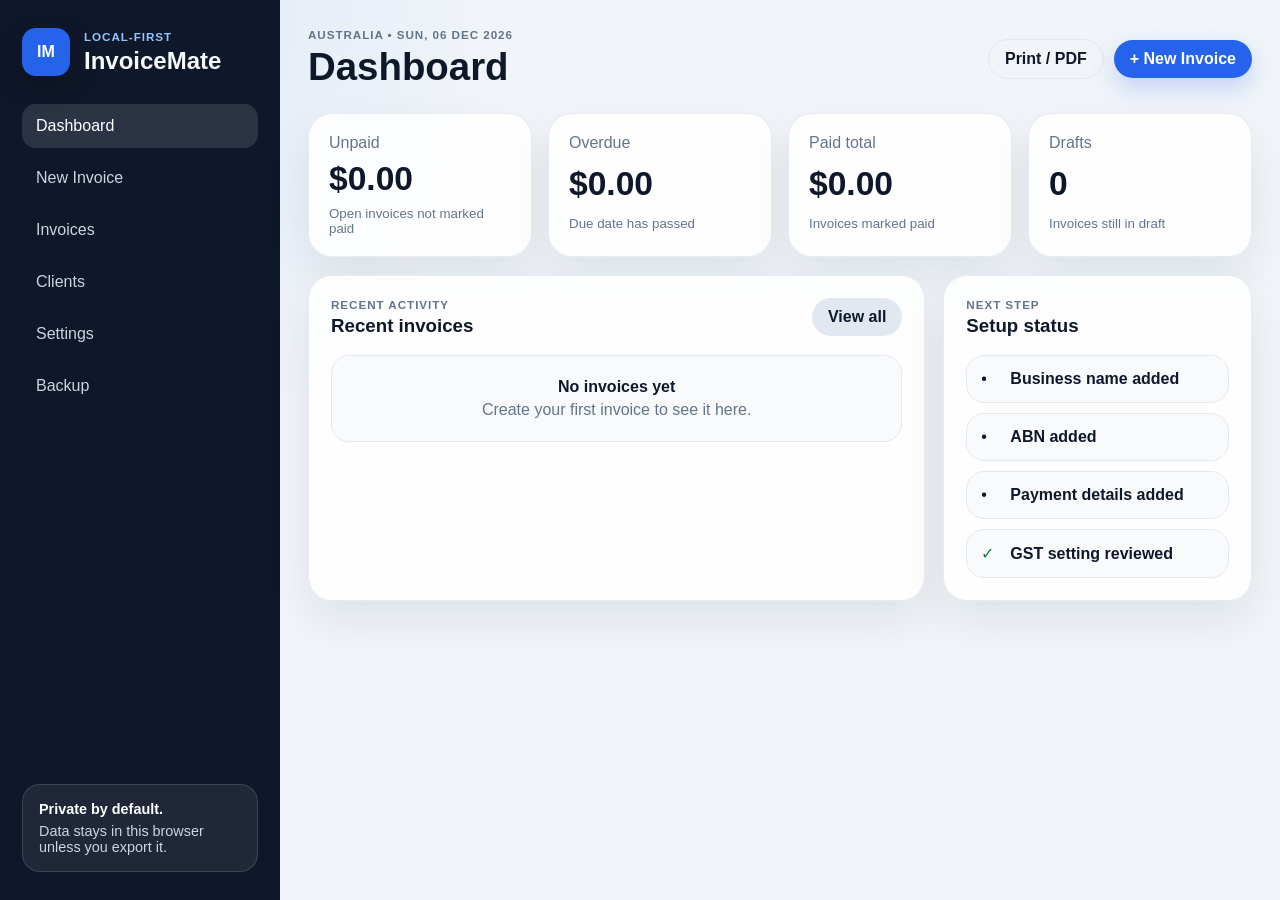
==== index.html @ 80aec215 "Add files via upload" ====
<!doctype html>
<html lang="en-AU">
  <head>
    <meta charset="utf-8" />
    <meta name="viewport" content="width=device-width, initial-scale=1, viewport-fit=cover" />
    <meta name="theme-color" content="#0f172a" />
    <meta name="apple-mobile-web-app-capable" content="yes" />
    <meta name="apple-mobile-web-app-title" content="InvoiceMate" />
    <meta name="apple-mobile-web-app-status-bar-style" content="black" />
    <title>InvoiceMate Local</title>
    <link rel="manifest" href="manifest.json" />
    <link rel="stylesheet" href="styles/main.css?v=0.1.4" />
    <link rel="stylesheet" href="styles/mobile-fix.css?v=0.1.4" />
    <link rel="stylesheet" href="styles/print.css?v=0.1.4" media="print" />
  </head>
  <body>
    <div class="app-shell">
      <aside class="sidebar" aria-label="Main navigation">
        <div class="brand">
          <div class="brand__mark" aria-hidden="true">IM</div>
          <div>
            <p class="eyebrow">Local-first</p>
            <h1>InvoiceMate</h1>
          </div>
        </div>

        <nav class="nav-list">
          <button class="nav-link is-active" data-view="dashboard" type="button">Dashboard</button>
          <button class="nav-link" data-view="builder" type="button">New Invoice</button>
          <button class="nav-link" data-view="invoices" type="button">Invoices</button>
          <button class="nav-link" data-view="clients" type="button">Clients</button>
          <button class="nav-link" data-view="settings" type="button">Settings</button>
          <button class="nav-link" data-view="backup" type="button">Backup</button>
        </nav>

        <div class="sidebar-note">
          <strong>Private by default.</strong>
          <span>Data stays in this browser unless you export it.</span>
        </div>
      </aside>

      <main class="main-content">
        <header class="topbar">
          <div>
            <p class="eyebrow" id="current-date-label">Australia</p>
            <h2 id="view-title">Dashboard</h2>
          </div>
          <div class="topbar__actions">
            <button class="button button--ghost" id="print-button" type="button">Print / PDF</button>
            <button class="button button--primary" id="new-invoice-button" type="button">+ New Invoice</button>
          </div>
        </header>

        <section class="view is-active" id="view-dashboard" aria-labelledby="view-title">
          <div class="metrics-grid" id="dashboard-metrics"></div>
          <div class="content-grid">
            <section class="card card--span-2">
              <div class="section-header">
                <div>
                  <p class="eyebrow">Recent activity</p>
                  <h3>Recent invoices</h3>
                </div>
                <button class="button button--secondary" data-view-target="invoices" type="button">View all</button>
              </div>
              <div id="recent-invoices" class="list-stack"></div>
            </section>
            <section class="card">
              <div class="section-header">
                <div>
                  <p class="eyebrow">Next step</p>
                  <h3>Setup status</h3>
                </div>
              </div>
              <div id="setup-status" class="list-stack"></div>
            </section>
          </div>
        </section>

        <section class="view" id="view-builder" aria-labelledby="view-title">
          <div class="builder-layout">
            <form class="card form-card" id="invoice-form">
              <div class="section-header">
                <div>
                  <p class="eyebrow">Invoice builder</p>
                  <h3>Create or edit invoice</h3>
                </div>
                <span class="status-pill" id="invoice-status-pill">Draft</span>
              </div>

              <div class="form-grid">
                <label><span>Invoice number</span><input id="invoice-number" autocomplete="off" /></label>
                <label><span>Status</span><select id="invoice-status"><option value="draft">Draft</option><option value="sent">Sent</option><option value="paid">Paid</option></select></label>
                <label><span>Invoice date</span><input id="invoice-date" type="date" /></label>
                <label><span>Due date</span><input id="due-date" type="date" /></label>
              </div>

              <hr />

              <div class="section-header section-header--compact">
                <div><p class="eyebrow">Client</p><h3>Bill to</h3></div>
                <select id="client-select" class="compact-select"><option value="">Manual entry</option></select>
              </div>

              <div class="form-grid">
                <label><span>Client name</span><input id="client-name" autocomplete="organization" placeholder="Client or business name" /></label>
                <label><span>Client email</span><input id="client-email" type="email" autocomplete="email" placeholder="client@example.com" /></label>
                <label class="form-grid__wide"><span>Client address</span><textarea id="client-address" rows="2" placeholder="Street, suburb, state, postcode"></textarea></label>
                <label><span>Client ABN <small>optional</small></span><input id="client-abn" inputmode="numeric" autocomplete="off" placeholder="11 digits" /></label>
                <label><span>Reference / PO <small>optional</small></span><input id="invoice-reference" autocomplete="off" placeholder="Reference or PO number" /></label>
              </div>

              <hr />

              <div class="section-header section-header--compact">
                <div><p class="eyebrow">Items</p><h3>Services / supplies</h3></div>
                <button class="button button--secondary" id="add-line-button" type="button">+ Add item</button>
              </div>
              <div class="line-items" id="line-items"></div>
              <div class="totals-card" id="totals-editor"></div>

              <label><span>Notes / terms</span><textarea id="invoice-notes" rows="3"></textarea></label>

              <div class="form-actions">
                <button class="button button--ghost" id="reset-invoice-button" type="button">Reset</button>
                <button class="button button--secondary" id="save-client-button" type="button">Save client</button>
                <button class="button button--primary" id="save-invoice-button" type="submit">Save invoice</button>
              </div>
            </form>

            <section class="preview-wrap">
              <div class="preview-toolbar no-print">
                <span>Live A4 preview</span>
                <button class="button button--secondary" id="print-preview-button" type="button">Print / PDF</button>
              </div>
              <article class="invoice-preview" id="invoice-preview" aria-label="Invoice preview"></article>
            </section>
          </div>
        </section>

        <section class="view" id="view-invoices" aria-labelledby="view-title">
          <section class="card">
            <div class="section-header">
              <div><p class="eyebrow">Saved records</p><h3>Invoices</h3></div>
              <div class="filter-row">
                <select id="invoice-filter"><option value="all">All</option><option value="draft">Draft</option><option value="sent">Sent</option><option value="paid">Paid</option><option value="overdue">Overdue</option></select>
                <input id="invoice-search" placeholder="Search invoices" />
              </div>
            </div>
            <div id="invoice-list" class="table-list"></div>
          </section>
        </section>

        <section class="view" id="view-clients" aria-labelledby="view-title">
          <section class="card">
            <div class="section-header"><div><p class="eyebrow">Saved contacts</p><h3>Clients</h3></div></div>
            <div id="client-list" class="table-list"></div>
          </section>
        </section>

        <section class="view" id="view-settings" aria-labelledby="view-title">
          <form class="card settings-form" id="settings-form">
            <div class="section-header">
              <div><p class="eyebrow">Business profile</p><h3>Australian invoice settings</h3></div>
              <button class="button button--primary" type="submit">Save settings</button>
            </div>

            <div class="form-grid">
              <label><span>Business name</span><input id="business-name" autocomplete="organization" placeholder="Your business or trading name" /></label>
              <label><span>ABN</span><input id="business-abn" inputmode="numeric" autocomplete="off" placeholder="11 digits" /><small id="business-abn-help" class="field-help"></small></label>
              <label><span>Email</span><input id="business-email" type="email" autocomplete="email" /></label>
              <label><span>Phone</span><input id="business-phone" type="tel" autocomplete="tel" /></label>
              <label class="form-grid__wide"><span>Business address</span><textarea id="business-address" rows="2" placeholder="Street, suburb, state, postcode"></textarea></label>
            </div>

            <hr />

            <div class="form-grid">
              <label class="switch-label"><span>GST registered</span><input id="gst-registered" type="checkbox" /></label>
              <label><span>GST calculation mode</span><select id="gst-mode"><option value="exclusive">Rates exclude GST</option><option value="inclusive">Rates include GST</option></select></label>
              <label><span>Default payment terms</span><select id="payment-terms-days"><option value="7">7 days</option><option value="14">14 days</option><option value="30">30 days</option></select></label>
              <label><span>Invoice prefix</span><input id="invoice-prefix" autocomplete="off" /></label>
            </div>

            <hr />

            <div class="form-grid">
              <label><span>Bank name</span><input id="bank-name" autocomplete="off" /></label>
              <label><span>BSB</span><input id="bank-bsb" inputmode="numeric" autocomplete="off" placeholder="000-000" /></label>
              <label><span>Account number</span><input id="bank-account-number" inputmode="numeric" autocomplete="off" /></label>
              <label><span>Account name</span><input id="bank-account-name" autocomplete="off" /></label>
              <label class="form-grid__wide"><span>Default invoice notes</span><textarea id="default-notes" rows="3"></textarea></label>
            </div>
          </form>
        </section>

        <section class="view" id="view-backup" aria-labelledby="view-title">
          <section class="card">
            <div class="section-header"><div><p class="eyebrow">Local data safety</p><h3>Backup and restore</h3></div></div>
            <div class="backup-grid">
              <div class="backup-panel"><h4>Export backup</h4><p>Downloads invoices, clients, and settings as a JSON file.</p><button class="button button--primary" id="export-backup-button" type="button">Export backup</button></div>
              <div class="backup-panel"><h4>Import backup</h4><p>Restores a previously exported InvoiceMate backup.</p><input id="import-backup-input" type="file" accept="application/json" /></div>
              <div class="backup-panel backup-panel--danger"><h4>Clear local data</h4><p>Deletes all local invoices, clients, and settings from this browser.</p><button class="button button--danger" id="clear-data-button" type="button">Clear data</button></div>
            </div>
          </section>
        </section>
      </main>
    </div>

    <div class="toast" id="toast" role="status" aria-live="polite"></div>
    <script type="module" src="src/app.js?v=0.1.4"></script>
  </body>
</html>
---- styles/main.css ----
:root {
  color-scheme: light;
  --bg: #f1f5f9;
  --panel: #ffffff;
  --panel-soft: #f8fafc;
  --ink: #0f172a;
  --muted: #64748b;
  --line: #e2e8f0;
  --primary: #2563eb;
  --primary-dark: #1d4ed8;
  --success: #15803d;
  --warning: #b45309;
  --danger: #b91c1c;
  --radius-xl: 24px;
  --radius-lg: 18px;
  --radius-md: 12px;
  --shadow: 0 20px 45px rgba(15, 23, 42, 0.08);
  --font: -apple-system, BlinkMacSystemFont, "SF Pro Text", "Segoe UI", sans-serif;
}

* { box-sizing: border-box; }
html { min-height: 100%; background: var(--bg); }
body {
  margin: 0;
  min-height: 100vh;
  font-family: var(--font);
  color: var(--ink);
  background: radial-gradient(circle at top left, rgba(37, 99, 235, 0.11), transparent 32rem), var(--bg);
}
button, input, textarea, select { font: inherit; }
button { cursor: pointer; }

.app-shell { display: grid; grid-template-columns: 280px minmax(0, 1fr); min-height: 100vh; }
.sidebar { position: sticky; top: 0; height: 100vh; display: flex; flex-direction: column; gap: 28px; padding: 28px 22px; background: #0f172a; color: #f8fafc; }
.brand { display: flex; align-items: center; gap: 14px; }
.brand__mark { width: 48px; height: 48px; display: grid; place-items: center; border-radius: 14px; background: #2563eb; color: white; font-weight: 900; box-shadow: 0 10px 28px rgba(0, 0, 0, 0.22); }
.brand h1, .topbar h2, .card h3, .backup-panel h4 { margin: 0; }
.eyebrow { margin: 0 0 4px; color: var(--muted); font-size: 0.73rem; font-weight: 700; letter-spacing: 0.08em; text-transform: uppercase; }
.sidebar .eyebrow { color: #93c5fd; }
.nav-list { display: grid; gap: 8px; }
.nav-link { border: 0; border-radius: 14px; padding: 13px 14px; text-align: left; color: #cbd5e1; background: transparent; }
.nav-link:hover, .nav-link.is-active { color: #ffffff; background: rgba(255, 255, 255, 0.12); }
.sidebar-note { margin-top: auto; display: grid; gap: 6px; padding: 16px; border: 1px solid rgba(255, 255, 255, 0.14); border-radius: 18px; color: #cbd5e1; background: rgba(255, 255, 255, 0.07); font-size: 0.9rem; }
.sidebar-note strong { color: #ffffff; }

.main-content { padding: 28px; min-width: 0; }
.topbar { display: flex; align-items: center; justify-content: space-between; gap: 18px; margin-bottom: 24px; }
.topbar h2 { font-size: clamp(1.7rem, 3vw, 2.6rem); }
.topbar__actions, .form-actions, .row-actions, .filter-row { display: flex; align-items: center; gap: 10px; flex-wrap: wrap; }
.button { border: 0; border-radius: 999px; padding: 10px 16px; font-weight: 700; transition: transform 0.16s ease, box-shadow 0.16s ease, background 0.16s ease; }
.button:hover { transform: translateY(-1px); }
.button--primary { color: #ffffff; background: var(--primary); box-shadow: 0 10px 24px rgba(37, 99, 235, 0.24); }
.button--primary:hover { background: var(--primary-dark); }
.button--secondary { color: var(--ink); background: #e2e8f0; }
.button--ghost { color: var(--ink); background: transparent; border: 1px solid var(--line); }
.button--danger { color: #ffffff; background: var(--danger); }
.icon-button { width: 36px; height: 36px; border: 1px solid var(--line); border-radius: 999px; color: var(--danger); background: #ffffff; font-size: 1.2rem; font-weight: 800; }

.view { display: none; }
.view.is-active { display: block; }
.metrics-grid { display: grid; grid-template-columns: repeat(4, minmax(0, 1fr)); gap: 16px; margin-bottom: 18px; }
.metric-card, .card, .preview-wrap { border: 1px solid rgba(226, 232, 240, 0.8); border-radius: var(--radius-xl); background: rgba(255, 255, 255, 0.88); box-shadow: var(--shadow); backdrop-filter: blur(18px); }
.metric-card { display: grid; gap: 8px; padding: 20px; }
.metric-card span, .metric-card small, .field-help, small { color: var(--muted); }
.metric-card strong { font-size: clamp(1.4rem, 3vw, 2.1rem); }
.content-grid { display: grid; grid-template-columns: minmax(0, 2fr) minmax(280px, 1fr); gap: 18px; }
.card { padding: 22px; }
.section-header { display: flex; justify-content: space-between; align-items: flex-start; gap: 16px; margin-bottom: 18px; }
.section-header--compact { align-items: center; }
.list-stack, .table-list { display: grid; gap: 10px; }
.list-card, .table-row, .check-row, .empty-state { border: 1px solid var(--line); border-radius: var(--radius-lg); background: var(--panel-soft); }
.list-card { display: flex; justify-content: space-between; gap: 14px; padding: 14px; }
.list-card div, .list-card__end, .table-row div, .check-row, .empty-state { display: grid; gap: 5px; }
.list-card span, .table-row span { color: var(--muted); font-size: 0.88rem; }
.list-card__end { text-align: right; }
.check-row { grid-template-columns: 24px minmax(0, 1fr); align-items: center; padding: 14px; }
.check-row.is-done span { color: var(--success); }
.empty-state { padding: 22px; text-align: center; color: var(--muted); }
.empty-state strong { color: var(--ink); }

.builder-layout { display: grid; grid-template-columns: minmax(360px, 0.92fr) minmax(480px, 1.08fr); gap: 18px; align-items: start; }
.form-card, .settings-form { display: grid; gap: 18px; }
.form-grid { display: grid; grid-template-columns: repeat(2, minmax(0, 1fr)); gap: 14px; }
.form-grid__wide { grid-column: 1 / -1; }
label { display: grid; gap: 7px; color: var(--ink); font-weight: 700; }
label span { display: flex; justify-content: space-between; gap: 8px; font-size: 0.9rem; }
label small { font-weight: 600; }
input, textarea, select { width: 100%; border: 1px solid var(--line); border-radius: var(--radius-md); padding: 12px 13px; color: var(--ink); background: #ffffff; outline: none; }
input:focus, textarea:focus, select:focus { border-color: var(--primary); box-shadow: 0 0 0 4px rgba(37, 99, 235, 0.12); }
textarea { resize: vertical; }
hr { width: 100%; border: 0; border-top: 1px solid var(--line); }
.compact-select { max-width: 220px; }
.switch-label { align-content: start; }
.switch-label input[type="checkbox"] { width: 22px; height: 22px; accent-color: var(--primary); }
.line-items { display: grid; gap: 12px; }
.line-item { display: grid; grid-template-columns: minmax(180px, 1fr) 84px 110px 70px 42px; gap: 10px; align-items: end; padding: 12px; border: 1px solid var(--line); border-radius: var(--radius-lg); background: var(--panel-soft); }
.line-item__description { min-width: 0; }
.line-item__gst { justify-items: start; }
.totals-card { display: grid; gap: 8px; padding: 16px; border-radius: var(--radius-lg); background: #eff6ff; }
.totals-card div { display: flex; justify-content: space-between; gap: 12px; }
.totals-card__total { padding-top: 8px; border-top: 1px solid rgba(37, 99, 235, 0.2); font-size: 1.15rem; }
.status-pill { display: inline-flex; align-items: center; justify-content: center; width: max-content; border-radius: 999px; padding: 5px 10px; color: #334155; background: #e2e8f0; font-size: 0.78rem; font-weight: 800; text-transform: uppercase; letter-spacing: 0.04em; }
.status-pill--sent { color: #1d4ed8; background: #dbeafe; }
.status-pill--paid { color: #15803d; background: #dcfce7; }
.status-pill--overdue { color: #b91c1c; background: #fee2e2; }

.preview-wrap { position: sticky; top: 24px; overflow: hidden; }
.preview-toolbar { display: flex; justify-content: space-between; align-items: center; padding: 14px 18px; border-bottom: 1px solid var(--line); color: var(--muted); font-size: 0.9rem; font-weight: 700; }
.invoice-preview { width: min(100%, 794px); min-height: 1123px; margin: 0 auto; padding: 48px; color: #111827; background: #ffffff; }
.invoice-preview__header, .invoice-preview__parties, .invoice-preview__summary { display: grid; grid-template-columns: 1.2fr 0.8fr; gap: 28px; }
.invoice-preview__title { margin: 0 0 16px; color: #1d4ed8; font-size: 0.9rem; font-weight: 800; letter-spacing: 0.12em; text-transform: uppercase; }
.invoice-preview h2 { margin: 0 0 10px; font-size: 2rem; }
.invoice-preview p { margin: 4px 0; color: #475569; }
.invoice-preview__meta { display: grid; gap: 10px; align-self: start; }
.invoice-preview__meta p, .summary-box p { display: flex; justify-content: space-between; gap: 16px; margin: 0; }
.invoice-preview__meta span, .invoice-preview__parties span, .payment-box span, .invoice-preview__footer strong { color: #64748b; font-size: 0.78rem; font-weight: 800; letter-spacing: 0.08em; text-transform: uppercase; }
.invoice-preview__parties { margin: 44px 0 28px; padding: 22px; border-radius: 18px; background: #f8fafc; }
.invoice-preview__parties strong { display: block; margin-top: 8px; }
.invoice-table { width: 100%; border-collapse: collapse; margin: 24px 0; }
.invoice-table th { padding: 12px 10px; border-bottom: 2px solid #0f172a; text-align: left; color: #0f172a; font-size: 0.8rem; text-transform: uppercase; letter-spacing: 0.06em; }
.invoice-table td { padding: 14px 10px; border-bottom: 1px solid #e2e8f0; vertical-align: top; }
.invoice-table th:not(:first-child), .invoice-table td:not(:first-child) { text-align: right; }
.payment-box, .summary-box { padding: 18px; border-radius: 18px; background: #f8fafc; }
.summary-box { display: grid; gap: 10px; }
.summary-box__total { padding-top: 12px; border-top: 1px solid #cbd5e1; font-size: 1.2rem; }
.invoice-preview__footer { margin-top: 34px; padding-top: 18px; border-top: 1px solid #e2e8f0; }
.table-row { display: grid; grid-template-columns: minmax(180px, 1.4fr) 0.7fr 0.7fr 0.7fr auto auto; gap: 14px; align-items: center; padding: 14px; }
.table-row--client { grid-template-columns: minmax(180px, 1fr) 0.4fr minmax(220px, 1fr) auto; }
.backup-grid { display: grid; grid-template-columns: repeat(3, minmax(0, 1fr)); gap: 16px; }
.backup-panel { display: grid; gap: 12px; align-content: start; padding: 18px; border: 1px solid var(--line); border-radius: var(--radius-lg); background: var(--panel-soft); }
.backup-panel--danger { border-color: #fecaca; background: #fff1f2; }
.field-help--success { color: var(--success); }
.field-help--warning { color: var(--warning); }
.toast { position: fixed; right: 22px; bottom: 22px; z-index: 100; max-width: min(420px, calc(100vw - 44px)); padding: 13px 16px; border-radius: 999px; color: #ffffff; background: #0f172a; box-shadow: var(--shadow); opacity: 0; transform: translateY(12px); pointer-events: none; transition: opacity 0.2s ease, transform 0.2s ease; }
.toast.is-visible { opacity: 1; transform: translateY(0); }

@media (max-width: 1180px) {
  .app-shell { grid-template-columns: 1fr; }
  .sidebar { position: static; height: auto; padding: 18px; }
  .nav-list { display: flex; overflow-x: auto; padding-bottom: 4px; }
  .nav-link { white-space: nowrap; }
  .sidebar-note { display: none; }
  .builder-layout, .content-grid { grid-template-columns: 1fr; }
  .preview-wrap { position: static; }
  .metrics-grid { grid-template-columns: repeat(2, minmax(0, 1fr)); }
}

@media (max-width: 760px) {
  .main-content { padding: 18px 14px 110px; }
  .topbar { align-items: flex-start; flex-direction: column; }
  .topbar__actions { width: 100%; }
  .topbar__actions .button, .form-actions .button { flex: 1; }
  .metrics-grid, .form-grid, .backup-grid, .invoice-preview__header, .invoice-preview__parties, .invoice-preview__summary { grid-template-columns: 1fr; }
  .line-item { grid-template-columns: 1fr 1fr; }
  .line-item__description { grid-column: 1 / -1; }
  .icon-button { width: 100%; }
  .table-row, .table-row--client { grid-template-columns: 1fr; }
  .invoice-preview { min-height: auto; padding: 28px 18px; }
  .invoice-table { font-size: 0.86rem; }
  .invoice-table th, .invoice-table td { padding: 10px 6px; }
}
---- styles/print.css ----
body { background: #ffffff !important; }

.sidebar,
.topbar,
.no-print,
.form-card,
.toast {
  display: none !important;
}

.app-shell,
.main-content,
.builder-layout,
.preview-wrap {
  display: block !important;
  padding: 0 !important;
  margin: 0 !important;
  min-height: 0 !important;
  background: #ffffff !important;
  box-shadow: none !important;
  border: 0 !important;
}

.view { display: none !important; }
#view-builder { display: block !important; }

.invoice-preview {
  width: 100% !important;
  min-height: auto !important;
  padding: 0 !important;
  box-shadow: none !important;
  border: 0 !important;
}
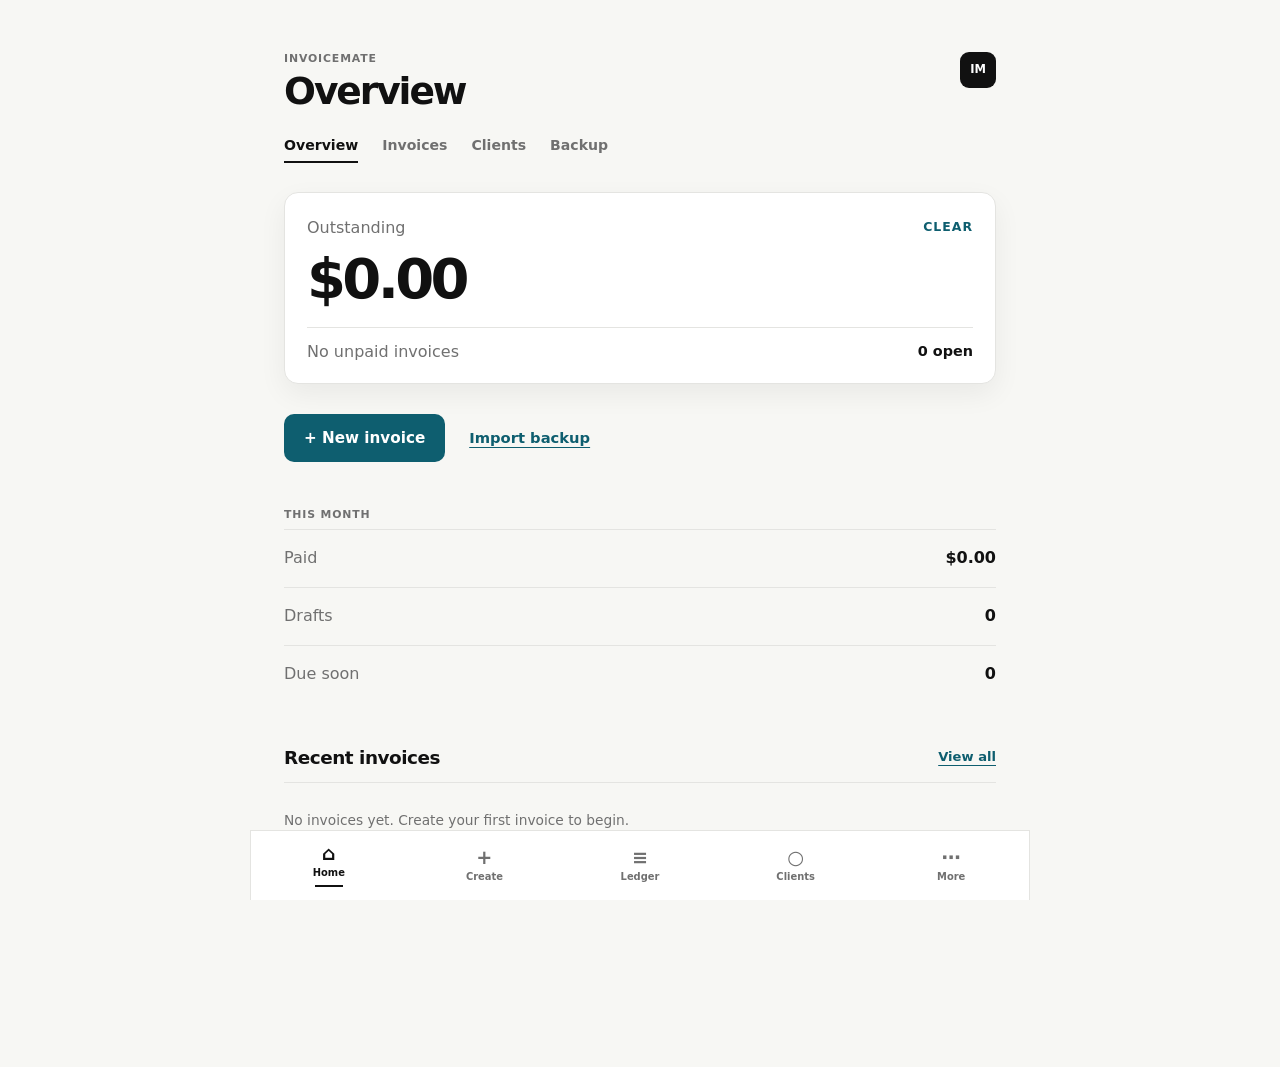
==== commit 5a28dabf: "Add files via upload" ====
--- a/index.html
+++ b/index.html
@@ -1,212 +1,371 @@
 <!doctype html>
 <html lang="en-AU">
-  <head>
-    <meta charset="utf-8" />
-    <meta name="viewport" content="width=device-width, initial-scale=1, viewport-fit=cover" />
-    <meta name="theme-color" content="#0f172a" />
-    <meta name="apple-mobile-web-app-capable" content="yes" />
-    <meta name="apple-mobile-web-app-title" content="InvoiceMate" />
-    <meta name="apple-mobile-web-app-status-bar-style" content="black" />
-    <title>InvoiceMate Local</title>
-    <link rel="manifest" href="manifest.json" />
-    <link rel="stylesheet" href="styles/main.css?v=0.1.4" />
-    <link rel="stylesheet" href="styles/mobile-fix.css?v=0.1.4" />
-    <link rel="stylesheet" href="styles/print.css?v=0.1.4" media="print" />
-  </head>
-  <body>
-    <div class="app-shell">
-      <aside class="sidebar" aria-label="Main navigation">
-        <div class="brand">
-          <div class="brand__mark" aria-hidden="true">IM</div>
-          <div>
-            <p class="eyebrow">Local-first</p>
-            <h1>InvoiceMate</h1>
-          </div>
+<head>
+  <meta charset="utf-8" />
+  <meta name="viewport" content="width=device-width, initial-scale=1, viewport-fit=cover" />
+  <meta name="theme-color" content="#f7f7f4" />
+  <meta name="apple-mobile-web-app-capable" content="yes" />
+  <meta name="apple-mobile-web-app-title" content="InvoiceMate" />
+  <meta name="apple-mobile-web-app-status-bar-style" content="default" />
+  <title>InvoiceMate</title>
+  <link rel="manifest" href="manifest.json" />
+  <link rel="stylesheet" href="styles/main.css?v=0.3.0" />
+  <link rel="stylesheet" href="styles/print.css?v=0.3.0" media="print" />
+</head>
+<body data-route="overview" data-theme="teal" data-density="comfortable" data-template="classic">
+  <div class="app-shell">
+    <main class="app-main">
+      <section class="screen is-active" id="screen-overview" aria-labelledby="overviewTitle">
+        <header class="screen-header">
+          <div>
+            <p class="kicker">InvoiceMate</p>
+            <h1 id="overviewTitle">Overview</h1>
+          </div>
+          <button class="mark-button" type="button" data-route="appearance" aria-label="Open appearance settings">IM</button>
+        </header>
+
+        <nav class="text-tabs" aria-label="Overview filters">
+          <button type="button" class="text-tab is-active">Overview</button>
+          <button type="button" class="text-tab" data-route="ledger">Invoices</button>
+          <button type="button" class="text-tab" data-route="clients">Clients</button>
+          <button type="button" class="text-tab" data-route="backup">Backup</button>
+        </nav>
+
+        <section class="summary-panel">
+          <div class="summary-panel__top">
+            <span>Outstanding</span>
+            <strong id="summaryStatus">Clear</strong>
+          </div>
+          <div class="summary-amount" id="outstandingAmount">$0.00</div>
+          <div class="summary-rule"></div>
+          <div class="summary-row">
+            <span id="outstandingHelper">No unpaid invoices</span>
+            <strong id="openInvoiceCount">0 open</strong>
+          </div>
+        </section>
+
+        <section class="action-row">
+          <button class="primary-action" type="button" data-new-invoice>+ New invoice</button>
+          <button class="text-action" type="button" data-route="backup">Import backup</button>
+        </section>
+
+        <section class="stats-list" aria-label="This month">
+          <p class="section-kicker">This month</p>
+          <div class="stat-line">
+            <span>Paid</span>
+            <strong id="paidThisMonth">$0.00</strong>
+          </div>
+          <div class="stat-line">
+            <span>Drafts</span>
+            <strong id="draftCount">0</strong>
+          </div>
+          <div class="stat-line">
+            <span>Due soon</span>
+            <strong id="dueSoonCount">0</strong>
+          </div>
+        </section>
+
+        <section class="plain-section">
+          <div class="section-heading">
+            <h2>Recent invoices</h2>
+            <button class="text-action small" type="button" data-route="ledger">View all</button>
+          </div>
+          <div id="recentList" class="minimal-list"></div>
+        </section>
+      </section>
+
+      <section class="screen" id="screen-create" aria-labelledby="createTitle">
+        <header class="screen-header">
+          <div>
+            <p class="kicker">Create</p>
+            <h1 id="createTitle">New Invoice</h1>
+          </div>
+          <button class="plain-icon" type="button" data-reset-draft aria-label="Reset draft">↺</button>
+        </header>
+
+        <nav class="text-tabs" aria-label="Invoice steps">
+          <button type="button" class="text-tab" data-step="client">Client</button>
+          <button type="button" class="text-tab is-active" data-step="items">Items</button>
+          <button type="button" class="text-tab" data-step="review">Review</button>
+        </nav>
+
+        <form id="invoiceForm" class="invoice-form" autocomplete="off">
+          <section class="form-sheet" id="formClient">
+            <h2>Client</h2>
+            <label class="field">
+              <span>Saved client</span>
+              <select id="clientSelect">
+                <option value="">Manual entry</option>
+              </select>
+            </label>
+
+            <label class="line-field">
+              <span>Client name</span>
+              <input id="clientName" placeholder="Client or business name" />
+            </label>
+            <label class="line-field">
+              <span>Email</span>
+              <input id="clientEmail" type="email" placeholder="client@example.com" />
+            </label>
+            <label class="line-field">
+              <span>Address</span>
+              <textarea id="clientAddress" rows="2" placeholder="Street, suburb, state, postcode"></textarea>
+            </label>
+            <label class="line-field">
+              <span>Client ABN optional</span>
+              <input id="clientAbn" inputmode="numeric" placeholder="11 digits" />
+            </label>
+
+            <button class="secondary-action full" type="button" id="saveClientBtn">Save client</button>
+          </section>
+
+          <section class="form-sheet is-active" id="formItems">
+            <h2>Service item</h2>
+            <div id="lineItems" class="line-items"></div>
+            <button class="text-action" type="button" id="addLineBtn">+ Add another item</button>
+          </section>
+
+          <section class="form-sheet" id="formReview">
+            <h2>Invoice details</h2>
+            <div class="two-col">
+              <label class="line-field">
+                <span>Invoice number</span>
+                <input id="invoiceNumber" />
+              </label>
+              <label class="line-field">
+                <span>Status</span>
+                <select id="invoiceStatus">
+                  <option value="draft">Draft</option>
+                  <option value="sent">Sent</option>
+                  <option value="paid">Paid</option>
+                </select>
+              </label>
+            </div>
+            <div class="two-col">
+              <label class="line-field">
+                <span>Invoice date</span>
+                <input id="invoiceDate" type="date" />
+              </label>
+              <label class="line-field">
+                <span>Due date</span>
+                <input id="dueDate" type="date" />
+              </label>
+            </div>
+            <label class="line-field">
+              <span>Reference / PO optional</span>
+              <input id="invoiceReference" />
+            </label>
+            <label class="line-field">
+              <span>Notes / terms</span>
+              <textarea id="invoiceNotes" rows="3"></textarea>
+            </label>
+          </section>
+        </form>
+
+        <section class="total-strip" aria-label="Invoice total">
+          <p>Total payable</p>
+          <strong id="draftTotal">$0.00</strong>
+          <span id="draftTaxSummary">Subtotal $0.00 · GST $0.00</span>
+        </section>
+
+        <div class="fixed-actions">
+          <button class="primary-action full" type="button" id="saveInvoiceBtn">Save invoice</button>
+          <button class="secondary-action full" type="button" data-route="preview">Preview</button>
         </div>
-
-        <nav class="nav-list">
-          <button class="nav-link is-active" data-view="dashboard" type="button">Dashboard</button>
-          <button class="nav-link" data-view="builder" type="button">New Invoice</button>
-          <button class="nav-link" data-view="invoices" type="button">Invoices</button>
-          <button class="nav-link" data-view="clients" type="button">Clients</button>
-          <button class="nav-link" data-view="settings" type="button">Settings</button>
-          <button class="nav-link" data-view="backup" type="button">Backup</button>
+      </section>
+
+      <section class="screen" id="screen-ledger" aria-labelledby="ledgerTitle">
+        <header class="screen-header">
+          <div>
+            <p class="kicker">Records</p>
+            <h1 id="ledgerTitle">Ledger</h1>
+          </div>
+          <button class="plain-icon" type="button" data-new-invoice aria-label="New invoice">+</button>
+        </header>
+
+        <label class="search-line">
+          <span class="sr-only">Search invoices</span>
+          <input id="invoiceSearch" type="search" placeholder="Search invoice or client" />
+        </label>
+
+        <nav class="text-tabs small-tabs" aria-label="Invoice status">
+          <button type="button" class="text-tab is-active" data-filter="all">All</button>
+          <button type="button" class="text-tab" data-filter="draft">Draft</button>
+          <button type="button" class="text-tab" data-filter="sent">Sent</button>
+          <button type="button" class="text-tab" data-filter="paid">Paid</button>
+          <button type="button" class="text-tab" data-filter="overdue">Overdue</button>
         </nav>
 
-        <div class="sidebar-note">
-          <strong>Private by default.</strong>
-          <span>Data stays in this browser unless you export it.</span>
+        <section class="ledger-table">
+          <div class="ledger-head">
+            <span>Invoice</span>
+            <span>Client</span>
+            <span>AUD</span>
+          </div>
+          <div id="invoiceRows" class="ledger-rows"></div>
+        </section>
+      </section>
+
+      <section class="screen" id="screen-clients" aria-labelledby="clientsTitle">
+        <header class="screen-header">
+          <div>
+            <p class="kicker">Bill to</p>
+            <h1 id="clientsTitle">Clients</h1>
+          </div>
+          <button class="plain-icon" type="button" data-route="create" aria-label="Add client">+</button>
+        </header>
+        <div id="clientRows" class="minimal-list"></div>
+      </section>
+
+      <section class="screen" id="screen-preview" aria-labelledby="previewTitle">
+        <header class="screen-header">
+          <div>
+            <p class="kicker">Tax invoice</p>
+            <h1 id="previewTitle">Preview</h1>
+          </div>
+          <button class="plain-icon" type="button" data-print aria-label="Print invoice">↗</button>
+        </header>
+
+        <article id="invoicePreview" class="invoice-paper classic-template"></article>
+
+        <div class="fixed-actions">
+          <button class="secondary-action full" type="button" data-route="appearance">Change template</button>
+          <button class="primary-action full" type="button" data-print>Export PDF</button>
         </div>
-      </aside>
-
-      <main class="main-content">
-        <header class="topbar">
-          <div>
-            <p class="eyebrow" id="current-date-label">Australia</p>
-            <h2 id="view-title">Dashboard</h2>
-          </div>
-          <div class="topbar__actions">
-            <button class="button button--ghost" id="print-button" type="button">Print / PDF</button>
-            <button class="button button--primary" id="new-invoice-button" type="button">+ New Invoice</button>
-          </div>
-        </header>
-
-        <section class="view is-active" id="view-dashboard" aria-labelledby="view-title">
-          <div class="metrics-grid" id="dashboard-metrics"></div>
-          <div class="content-grid">
-            <section class="card card--span-2">
-              <div class="section-header">
-                <div>
-                  <p class="eyebrow">Recent activity</p>
-                  <h3>Recent invoices</h3>
-                </div>
-                <button class="button button--secondary" data-view-target="invoices" type="button">View all</button>
-              </div>
-              <div id="recent-invoices" class="list-stack"></div>
-            </section>
-            <section class="card">
-              <div class="section-header">
-                <div>
-                  <p class="eyebrow">Next step</p>
-                  <h3>Setup status</h3>
-                </div>
-              </div>
-              <div id="setup-status" class="list-stack"></div>
-            </section>
-          </div>
-        </section>
-
-        <section class="view" id="view-builder" aria-labelledby="view-title">
-          <div class="builder-layout">
-            <form class="card form-card" id="invoice-form">
-              <div class="section-header">
-                <div>
-                  <p class="eyebrow">Invoice builder</p>
-                  <h3>Create or edit invoice</h3>
-                </div>
-                <span class="status-pill" id="invoice-status-pill">Draft</span>
-              </div>
-
-              <div class="form-grid">
-                <label><span>Invoice number</span><input id="invoice-number" autocomplete="off" /></label>
-                <label><span>Status</span><select id="invoice-status"><option value="draft">Draft</option><option value="sent">Sent</option><option value="paid">Paid</option></select></label>
-                <label><span>Invoice date</span><input id="invoice-date" type="date" /></label>
-                <label><span>Due date</span><input id="due-date" type="date" /></label>
-              </div>
-
-              <hr />
-
-              <div class="section-header section-header--compact">
-                <div><p class="eyebrow">Client</p><h3>Bill to</h3></div>
-                <select id="client-select" class="compact-select"><option value="">Manual entry</option></select>
-              </div>
-
-              <div class="form-grid">
-                <label><span>Client name</span><input id="client-name" autocomplete="organization" placeholder="Client or business name" /></label>
-                <label><span>Client email</span><input id="client-email" type="email" autocomplete="email" placeholder="client@example.com" /></label>
-                <label class="form-grid__wide"><span>Client address</span><textarea id="client-address" rows="2" placeholder="Street, suburb, state, postcode"></textarea></label>
-                <label><span>Client ABN <small>optional</small></span><input id="client-abn" inputmode="numeric" autocomplete="off" placeholder="11 digits" /></label>
-                <label><span>Reference / PO <small>optional</small></span><input id="invoice-reference" autocomplete="off" placeholder="Reference or PO number" /></label>
-              </div>
-
-              <hr />
-
-              <div class="section-header section-header--compact">
-                <div><p class="eyebrow">Items</p><h3>Services / supplies</h3></div>
-                <button class="button button--secondary" id="add-line-button" type="button">+ Add item</button>
-              </div>
-              <div class="line-items" id="line-items"></div>
-              <div class="totals-card" id="totals-editor"></div>
-
-              <label><span>Notes / terms</span><textarea id="invoice-notes" rows="3"></textarea></label>
-
-              <div class="form-actions">
-                <button class="button button--ghost" id="reset-invoice-button" type="button">Reset</button>
-                <button class="button button--secondary" id="save-client-button" type="button">Save client</button>
-                <button class="button button--primary" id="save-invoice-button" type="submit">Save invoice</button>
-              </div>
-            </form>
-
-            <section class="preview-wrap">
-              <div class="preview-toolbar no-print">
-                <span>Live A4 preview</span>
-                <button class="button button--secondary" id="print-preview-button" type="button">Print / PDF</button>
-              </div>
-              <article class="invoice-preview" id="invoice-preview" aria-label="Invoice preview"></article>
-            </section>
-          </div>
-        </section>
-
-        <section class="view" id="view-invoices" aria-labelledby="view-title">
-          <section class="card">
-            <div class="section-header">
-              <div><p class="eyebrow">Saved records</p><h3>Invoices</h3></div>
-              <div class="filter-row">
-                <select id="invoice-filter"><option value="all">All</option><option value="draft">Draft</option><option value="sent">Sent</option><option value="paid">Paid</option><option value="overdue">Overdue</option></select>
-                <input id="invoice-search" placeholder="Search invoices" />
-              </div>
-            </div>
-            <div id="invoice-list" class="table-list"></div>
-          </section>
-        </section>
-
-        <section class="view" id="view-clients" aria-labelledby="view-title">
-          <section class="card">
-            <div class="section-header"><div><p class="eyebrow">Saved contacts</p><h3>Clients</h3></div></div>
-            <div id="client-list" class="table-list"></div>
-          </section>
-        </section>
-
-        <section class="view" id="view-settings" aria-labelledby="view-title">
-          <form class="card settings-form" id="settings-form">
-            <div class="section-header">
-              <div><p class="eyebrow">Business profile</p><h3>Australian invoice settings</h3></div>
-              <button class="button button--primary" type="submit">Save settings</button>
-            </div>
-
-            <div class="form-grid">
-              <label><span>Business name</span><input id="business-name" autocomplete="organization" placeholder="Your business or trading name" /></label>
-              <label><span>ABN</span><input id="business-abn" inputmode="numeric" autocomplete="off" placeholder="11 digits" /><small id="business-abn-help" class="field-help"></small></label>
-              <label><span>Email</span><input id="business-email" type="email" autocomplete="email" /></label>
-              <label><span>Phone</span><input id="business-phone" type="tel" autocomplete="tel" /></label>
-              <label class="form-grid__wide"><span>Business address</span><textarea id="business-address" rows="2" placeholder="Street, suburb, state, postcode"></textarea></label>
-            </div>
-
-            <hr />
-
-            <div class="form-grid">
-              <label class="switch-label"><span>GST registered</span><input id="gst-registered" type="checkbox" /></label>
-              <label><span>GST calculation mode</span><select id="gst-mode"><option value="exclusive">Rates exclude GST</option><option value="inclusive">Rates include GST</option></select></label>
-              <label><span>Default payment terms</span><select id="payment-terms-days"><option value="7">7 days</option><option value="14">14 days</option><option value="30">30 days</option></select></label>
-              <label><span>Invoice prefix</span><input id="invoice-prefix" autocomplete="off" /></label>
-            </div>
-
-            <hr />
-
-            <div class="form-grid">
-              <label><span>Bank name</span><input id="bank-name" autocomplete="off" /></label>
-              <label><span>BSB</span><input id="bank-bsb" inputmode="numeric" autocomplete="off" placeholder="000-000" /></label>
-              <label><span>Account number</span><input id="bank-account-number" inputmode="numeric" autocomplete="off" /></label>
-              <label><span>Account name</span><input id="bank-account-name" autocomplete="off" /></label>
-              <label class="form-grid__wide"><span>Default invoice notes</span><textarea id="default-notes" rows="3"></textarea></label>
-            </div>
-          </form>
-        </section>
-
-        <section class="view" id="view-backup" aria-labelledby="view-title">
-          <section class="card">
-            <div class="section-header"><div><p class="eyebrow">Local data safety</p><h3>Backup and restore</h3></div></div>
-            <div class="backup-grid">
-              <div class="backup-panel"><h4>Export backup</h4><p>Downloads invoices, clients, and settings as a JSON file.</p><button class="button button--primary" id="export-backup-button" type="button">Export backup</button></div>
-              <div class="backup-panel"><h4>Import backup</h4><p>Restores a previously exported InvoiceMate backup.</p><input id="import-backup-input" type="file" accept="application/json" /></div>
-              <div class="backup-panel backup-panel--danger"><h4>Clear local data</h4><p>Deletes all local invoices, clients, and settings from this browser.</p><button class="button button--danger" id="clear-data-button" type="button">Clear data</button></div>
-            </div>
-          </section>
-        </section>
-      </main>
-    </div>
-
-    <div class="toast" id="toast" role="status" aria-live="polite"></div>
-    <script type="module" src="src/app.js?v=0.1.4"></script>
-  </body>
+      </section>
+
+      <section class="screen" id="screen-appearance" aria-labelledby="appearanceTitle">
+        <header class="screen-header">
+          <div>
+            <p class="kicker">Customise</p>
+            <h1 id="appearanceTitle">Appearance</h1>
+          </div>
+          <button class="plain-icon" type="button" data-route="overview" aria-label="Done">✓</button>
+        </header>
+
+        <p class="body-note">Apple-style typography, subtle accents, and document-first styling.</p>
+
+        <section class="settings-group">
+          <h2>Accent</h2>
+          <div class="swatch-grid" id="accentGrid">
+            <button type="button" class="swatch is-active" data-theme-choice="teal" style="--swatch:#0E5E6F"><span>Teal</span></button>
+            <button type="button" class="swatch" data-theme-choice="forest" style="--swatch:#12372A"><span>Forest</span></button>
+            <button type="button" class="swatch" data-theme-choice="navy" style="--swatch:#1E40AF"><span>Navy</span></button>
+            <button type="button" class="swatch" data-theme-choice="wine" style="--swatch:#991B1B"><span>Wine</span></button>
+            <button type="button" class="swatch" data-theme-choice="ochre" style="--swatch:#8A5A00"><span>Ochre</span></button>
+            <button type="button" class="swatch" data-theme-choice="black" style="--swatch:#111111"><span>Black</span></button>
+          </div>
+        </section>
+
+        <section class="settings-group">
+          <h2>Display density</h2>
+          <button type="button" class="setting-line" data-density-choice="compact">
+            <strong>Compact</strong><span>More rows, smaller spacing</span>
+          </button>
+          <button type="button" class="setting-line is-active" data-density-choice="comfortable">
+            <strong>Comfortable</strong><span>Balanced for iPhone</span>
+          </button>
+          <button type="button" class="setting-line" data-density-choice="large">
+            <strong>Large text</strong><span>Easier reading</span>
+          </button>
+        </section>
+
+        <section class="settings-group">
+          <h2>Invoice template</h2>
+          <div class="template-grid">
+            <button type="button" class="template-thumb is-active" data-template-choice="classic">
+              <span class="doc-lines"></span>
+              <strong>Classic</strong>
+            </button>
+            <button type="button" class="template-thumb" data-template-choice="modern">
+              <span class="doc-lines side"></span>
+              <strong>Modern</strong>
+            </button>
+            <button type="button" class="template-thumb" data-template-choice="compact">
+              <span class="doc-lines compact"></span>
+              <strong>Compact</strong>
+            </button>
+          </div>
+        </section>
+      </section>
+
+      <section class="screen" id="screen-settings" aria-labelledby="settingsTitle">
+        <header class="screen-header">
+          <div>
+            <p class="kicker">Business</p>
+            <h1 id="settingsTitle">Settings</h1>
+          </div>
+          <button class="plain-icon" type="button" id="saveSettingsBtn" aria-label="Save settings">✓</button>
+        </header>
+
+        <form id="settingsForm" class="settings-form">
+          <section class="form-sheet is-active">
+            <h2>Business profile</h2>
+            <label class="line-field"><span>Business name</span><input id="businessName" placeholder="Your business name" /></label>
+            <label class="line-field"><span>ABN</span><input id="businessAbn" inputmode="numeric" placeholder="11 digits" /><small id="abnHelp"></small></label>
+            <label class="line-field"><span>Email</span><input id="businessEmail" type="email" /></label>
+            <label class="line-field"><span>Phone</span><input id="businessPhone" type="tel" /></label>
+            <label class="line-field"><span>Address</span><textarea id="businessAddress" rows="2"></textarea></label>
+          </section>
+
+          <section class="form-sheet is-active">
+            <h2>GST and payment</h2>
+            <label class="toggle-line">
+              <span>GST registered</span>
+              <input id="gstRegistered" type="checkbox" />
+            </label>
+            <label class="line-field"><span>GST mode</span><select id="gstMode"><option value="exclusive">Rates exclude GST</option><option value="inclusive">Rates include GST</option></select></label>
+            <label class="line-field"><span>Payment terms</span><select id="paymentTerms"><option value="7">7 days</option><option value="14">14 days</option><option value="30">30 days</option></select></label>
+            <label class="line-field"><span>Invoice prefix</span><input id="invoicePrefix" /></label>
+            <label class="line-field"><span>Bank name</span><input id="bankName" /></label>
+            <label class="line-field"><span>BSB</span><input id="bankBsb" inputmode="numeric" /></label>
+            <label class="line-field"><span>Account number</span><input id="bankAccountNumber" inputmode="numeric" /></label>
+            <label class="line-field"><span>Account name</span><input id="bankAccountName" /></label>
+          </section>
+        </form>
+      </section>
+
+      <section class="screen" id="screen-backup" aria-labelledby="backupTitle">
+        <header class="screen-header">
+          <div>
+            <p class="kicker">Local data</p>
+            <h1 id="backupTitle">Backup</h1>
+          </div>
+        </header>
+
+        <section class="settings-group">
+          <h2>Export</h2>
+          <p class="body-note">Downloads invoices, clients, settings, and appearance as a JSON file.</p>
+          <button class="primary-action full" type="button" id="exportBackupBtn">Export backup</button>
+        </section>
+
+        <section class="settings-group">
+          <h2>Import</h2>
+          <p class="body-note">Restores an InvoiceMate backup into this browser.</p>
+          <label class="file-action">
+            <input id="importBackupInput" type="file" accept="application/json,.json" />
+            Import backup file
+          </label>
+        </section>
+
+        <section class="settings-group danger">
+          <h2>Reset</h2>
+          <p class="body-note">Deletes local app data from this browser.</p>
+          <button class="secondary-action full danger-text" type="button" id="clearDataBtn">Clear local data</button>
+        </section>
+      </section>
+    </main>
+
+    <nav class="bottom-nav" aria-label="Primary">
+      <button type="button" class="nav-item is-active" data-route="overview"><span>⌂</span><small>Home</small></button>
+      <button type="button" class="nav-item" data-new-invoice><span>+</span><small>Create</small></button>
+      <button type="button" class="nav-item" data-route="ledger"><span>≡</span><small>Ledger</small></button>
+      <button type="button" class="nav-item" data-route="clients"><span>○</span><small>Clients</small></button>
+      <button type="button" class="nav-item" data-route="settings"><span>⋯</span><small>More</small></button>
+    </nav>
+  </div>
+
+  <div class="toast" id="toast" role="status" aria-live="polite"></div>
+  <script src="src/app.js?v=0.3.0"></script>
+</body>
 </html>
--- a/styles/main.css
+++ b/styles/main.css
@@ -1,161 +1,1071 @@
+/*
+  InvoiceMate v0.3.0
+  Minimal Swiss / Apple-system design.
+*/
+
 :root {
   color-scheme: light;
-  --bg: #f1f5f9;
-  --panel: #ffffff;
-  --panel-soft: #f8fafc;
-  --ink: #0f172a;
-  --muted: #64748b;
-  --line: #e2e8f0;
-  --primary: #2563eb;
-  --primary-dark: #1d4ed8;
-  --success: #15803d;
-  --warning: #b45309;
-  --danger: #b91c1c;
-  --radius-xl: 24px;
-  --radius-lg: 18px;
-  --radius-md: 12px;
-  --shadow: 0 20px 45px rgba(15, 23, 42, 0.08);
-  --font: -apple-system, BlinkMacSystemFont, "SF Pro Text", "Segoe UI", sans-serif;
-}
-
-* { box-sizing: border-box; }
-html { min-height: 100%; background: var(--bg); }
+  --bg: #f7f7f4;
+  --paper: #ffffff;
+  --ink: #111111;
+  --muted: #707070;
+  --soft: #a3a3a3;
+  --line: #e4e4e1;
+  --line-strong: #d0d0cc;
+  --accent: #0e5e6f;
+  --accent-ink: #ffffff;
+  --danger: #991b1b;
+  --black: #111111;
+  --nav-height: 70px;
+  --radius: 12px;
+  --font-ui: -apple-system, BlinkMacSystemFont, "SF Pro Text", "SF Pro Display", system-ui, sans-serif;
+  --font-display: -apple-system, BlinkMacSystemFont, "SF Pro Display", "SF Pro Text", system-ui, sans-serif;
+  --font-mono: "SF Mono", ui-monospace, Menlo, Consolas, monospace;
+  --shadow: 0 10px 28px rgba(0, 0, 0, 0.06);
+}
+
+body[data-theme="forest"] { --accent: #12372a; }
+body[data-theme="navy"] { --accent: #1e40af; }
+body[data-theme="wine"] { --accent: #991b1b; }
+body[data-theme="ochre"] { --accent: #8a5a00; }
+body[data-theme="black"] { --accent: #111111; }
+
+* {
+  box-sizing: border-box;
+  -webkit-tap-highlight-color: transparent;
+}
+
+html {
+  width: 100%;
+  min-height: 100%;
+  overflow-x: hidden;
+  -webkit-text-size-adjust: 100%;
+  background: var(--bg);
+}
+
 body {
+  width: 100%;
+  min-height: 100vh;
   margin: 0;
+  overflow-x: hidden;
+  font-family: var(--font-ui);
+  font-size: 16px;
+  line-height: 1.35;
+  color: var(--ink);
+  background: var(--bg);
+}
+
+button, input, textarea, select {
+  font: inherit;
+}
+
+button {
+  cursor: pointer;
+}
+
+input, textarea, select {
+  width: 100%;
+  border: 0;
+  border-radius: 0;
+  color: var(--ink);
+  background: transparent;
+  outline: none;
+  -webkit-appearance: none;
+  appearance: none;
+}
+
+textarea {
+  resize: vertical;
+}
+
+.app-shell {
   min-height: 100vh;
-  font-family: var(--font);
+  padding-bottom: var(--nav-height);
+}
+
+.app-main {
+  width: min(100%, 780px);
+  margin: 0 auto;
+}
+
+.screen {
+  display: none;
+  min-height: calc(100vh - var(--nav-height));
+  padding: 0 24px 110px;
+}
+
+.screen.is-active {
+  display: block;
+}
+
+@supports (padding: max(0px)) {
+  .screen {
+    padding-top: max(0px, env(safe-area-inset-top));
+    padding-left: max(24px, env(safe-area-inset-left));
+    padding-right: max(24px, env(safe-area-inset-right));
+    padding-bottom: max(110px, calc(env(safe-area-inset-bottom) + 92px));
+  }
+}
+
+.screen-header {
+  display: flex;
+  align-items: flex-start;
+  justify-content: space-between;
+  gap: 20px;
+  padding-top: 52px;
+  margin-bottom: 26px;
+}
+
+.kicker,
+.section-kicker {
+  margin: 0 0 6px;
+  color: var(--muted);
+  font-size: 0.68rem;
+  font-weight: 700;
+  letter-spacing: 0.08em;
+  text-transform: uppercase;
+}
+
+.screen-header h1 {
+  margin: 0;
+  font-family: var(--font-display);
+  font-size: clamp(2rem, 9vw, 2.35rem);
+  line-height: 0.98;
+  letter-spacing: -0.055em;
+  font-weight: 750;
+}
+
+h2 {
+  margin: 0;
+  font-family: var(--font-display);
+  font-size: 1.15rem;
+  line-height: 1.15;
+  letter-spacing: -0.025em;
+  font-weight: 720;
+}
+
+.mark-button,
+.plain-icon {
+  display: grid;
+  place-items: center;
+  flex: 0 0 auto;
+  border: 0;
+  border-radius: 9px;
+  color: #ffffff;
+  background: var(--black);
+}
+
+.mark-button {
+  width: 36px;
+  height: 36px;
+  font-size: 0.72rem;
+  font-weight: 800;
+  letter-spacing: -0.02em;
+}
+
+.plain-icon {
+  width: 38px;
+  height: 38px;
+  font-size: 1.25rem;
+  font-weight: 650;
+}
+
+.text-tabs {
+  display: flex;
+  gap: 24px;
+  max-width: 100%;
+  margin: 0 0 28px;
+  overflow-x: auto;
+  scrollbar-width: none;
+}
+
+.text-tabs::-webkit-scrollbar {
+  display: none;
+}
+
+.text-tab {
+  position: relative;
+  flex: 0 0 auto;
+  border: 0;
+  padding: 0 0 9px;
+  color: var(--muted);
+  background: transparent;
+  font-size: 0.88rem;
+  font-weight: 550;
+}
+
+.text-tab.is-active {
   color: var(--ink);
-  background: radial-gradient(circle at top left, rgba(37, 99, 235, 0.11), transparent 32rem), var(--bg);
-}
-button, input, textarea, select { font: inherit; }
-button { cursor: pointer; }
-
-.app-shell { display: grid; grid-template-columns: 280px minmax(0, 1fr); min-height: 100vh; }
-.sidebar { position: sticky; top: 0; height: 100vh; display: flex; flex-direction: column; gap: 28px; padding: 28px 22px; background: #0f172a; color: #f8fafc; }
-.brand { display: flex; align-items: center; gap: 14px; }
-.brand__mark { width: 48px; height: 48px; display: grid; place-items: center; border-radius: 14px; background: #2563eb; color: white; font-weight: 900; box-shadow: 0 10px 28px rgba(0, 0, 0, 0.22); }
-.brand h1, .topbar h2, .card h3, .backup-panel h4 { margin: 0; }
-.eyebrow { margin: 0 0 4px; color: var(--muted); font-size: 0.73rem; font-weight: 700; letter-spacing: 0.08em; text-transform: uppercase; }
-.sidebar .eyebrow { color: #93c5fd; }
-.nav-list { display: grid; gap: 8px; }
-.nav-link { border: 0; border-radius: 14px; padding: 13px 14px; text-align: left; color: #cbd5e1; background: transparent; }
-.nav-link:hover, .nav-link.is-active { color: #ffffff; background: rgba(255, 255, 255, 0.12); }
-.sidebar-note { margin-top: auto; display: grid; gap: 6px; padding: 16px; border: 1px solid rgba(255, 255, 255, 0.14); border-radius: 18px; color: #cbd5e1; background: rgba(255, 255, 255, 0.07); font-size: 0.9rem; }
-.sidebar-note strong { color: #ffffff; }
-
-.main-content { padding: 28px; min-width: 0; }
-.topbar { display: flex; align-items: center; justify-content: space-between; gap: 18px; margin-bottom: 24px; }
-.topbar h2 { font-size: clamp(1.7rem, 3vw, 2.6rem); }
-.topbar__actions, .form-actions, .row-actions, .filter-row { display: flex; align-items: center; gap: 10px; flex-wrap: wrap; }
-.button { border: 0; border-radius: 999px; padding: 10px 16px; font-weight: 700; transition: transform 0.16s ease, box-shadow 0.16s ease, background 0.16s ease; }
-.button:hover { transform: translateY(-1px); }
-.button--primary { color: #ffffff; background: var(--primary); box-shadow: 0 10px 24px rgba(37, 99, 235, 0.24); }
-.button--primary:hover { background: var(--primary-dark); }
-.button--secondary { color: var(--ink); background: #e2e8f0; }
-.button--ghost { color: var(--ink); background: transparent; border: 1px solid var(--line); }
-.button--danger { color: #ffffff; background: var(--danger); }
-.icon-button { width: 36px; height: 36px; border: 1px solid var(--line); border-radius: 999px; color: var(--danger); background: #ffffff; font-size: 1.2rem; font-weight: 800; }
-
-.view { display: none; }
-.view.is-active { display: block; }
-.metrics-grid { display: grid; grid-template-columns: repeat(4, minmax(0, 1fr)); gap: 16px; margin-bottom: 18px; }
-.metric-card, .card, .preview-wrap { border: 1px solid rgba(226, 232, 240, 0.8); border-radius: var(--radius-xl); background: rgba(255, 255, 255, 0.88); box-shadow: var(--shadow); backdrop-filter: blur(18px); }
-.metric-card { display: grid; gap: 8px; padding: 20px; }
-.metric-card span, .metric-card small, .field-help, small { color: var(--muted); }
-.metric-card strong { font-size: clamp(1.4rem, 3vw, 2.1rem); }
-.content-grid { display: grid; grid-template-columns: minmax(0, 2fr) minmax(280px, 1fr); gap: 18px; }
-.card { padding: 22px; }
-.section-header { display: flex; justify-content: space-between; align-items: flex-start; gap: 16px; margin-bottom: 18px; }
-.section-header--compact { align-items: center; }
-.list-stack, .table-list { display: grid; gap: 10px; }
-.list-card, .table-row, .check-row, .empty-state { border: 1px solid var(--line); border-radius: var(--radius-lg); background: var(--panel-soft); }
-.list-card { display: flex; justify-content: space-between; gap: 14px; padding: 14px; }
-.list-card div, .list-card__end, .table-row div, .check-row, .empty-state { display: grid; gap: 5px; }
-.list-card span, .table-row span { color: var(--muted); font-size: 0.88rem; }
-.list-card__end { text-align: right; }
-.check-row { grid-template-columns: 24px minmax(0, 1fr); align-items: center; padding: 14px; }
-.check-row.is-done span { color: var(--success); }
-.empty-state { padding: 22px; text-align: center; color: var(--muted); }
-.empty-state strong { color: var(--ink); }
-
-.builder-layout { display: grid; grid-template-columns: minmax(360px, 0.92fr) minmax(480px, 1.08fr); gap: 18px; align-items: start; }
-.form-card, .settings-form { display: grid; gap: 18px; }
-.form-grid { display: grid; grid-template-columns: repeat(2, minmax(0, 1fr)); gap: 14px; }
-.form-grid__wide { grid-column: 1 / -1; }
-label { display: grid; gap: 7px; color: var(--ink); font-weight: 700; }
-label span { display: flex; justify-content: space-between; gap: 8px; font-size: 0.9rem; }
-label small { font-weight: 600; }
-input, textarea, select { width: 100%; border: 1px solid var(--line); border-radius: var(--radius-md); padding: 12px 13px; color: var(--ink); background: #ffffff; outline: none; }
-input:focus, textarea:focus, select:focus { border-color: var(--primary); box-shadow: 0 0 0 4px rgba(37, 99, 235, 0.12); }
-textarea { resize: vertical; }
-hr { width: 100%; border: 0; border-top: 1px solid var(--line); }
-.compact-select { max-width: 220px; }
-.switch-label { align-content: start; }
-.switch-label input[type="checkbox"] { width: 22px; height: 22px; accent-color: var(--primary); }
-.line-items { display: grid; gap: 12px; }
-.line-item { display: grid; grid-template-columns: minmax(180px, 1fr) 84px 110px 70px 42px; gap: 10px; align-items: end; padding: 12px; border: 1px solid var(--line); border-radius: var(--radius-lg); background: var(--panel-soft); }
-.line-item__description { min-width: 0; }
-.line-item__gst { justify-items: start; }
-.totals-card { display: grid; gap: 8px; padding: 16px; border-radius: var(--radius-lg); background: #eff6ff; }
-.totals-card div { display: flex; justify-content: space-between; gap: 12px; }
-.totals-card__total { padding-top: 8px; border-top: 1px solid rgba(37, 99, 235, 0.2); font-size: 1.15rem; }
-.status-pill { display: inline-flex; align-items: center; justify-content: center; width: max-content; border-radius: 999px; padding: 5px 10px; color: #334155; background: #e2e8f0; font-size: 0.78rem; font-weight: 800; text-transform: uppercase; letter-spacing: 0.04em; }
-.status-pill--sent { color: #1d4ed8; background: #dbeafe; }
-.status-pill--paid { color: #15803d; background: #dcfce7; }
-.status-pill--overdue { color: #b91c1c; background: #fee2e2; }
-
-.preview-wrap { position: sticky; top: 24px; overflow: hidden; }
-.preview-toolbar { display: flex; justify-content: space-between; align-items: center; padding: 14px 18px; border-bottom: 1px solid var(--line); color: var(--muted); font-size: 0.9rem; font-weight: 700; }
-.invoice-preview { width: min(100%, 794px); min-height: 1123px; margin: 0 auto; padding: 48px; color: #111827; background: #ffffff; }
-.invoice-preview__header, .invoice-preview__parties, .invoice-preview__summary { display: grid; grid-template-columns: 1.2fr 0.8fr; gap: 28px; }
-.invoice-preview__title { margin: 0 0 16px; color: #1d4ed8; font-size: 0.9rem; font-weight: 800; letter-spacing: 0.12em; text-transform: uppercase; }
-.invoice-preview h2 { margin: 0 0 10px; font-size: 2rem; }
-.invoice-preview p { margin: 4px 0; color: #475569; }
-.invoice-preview__meta { display: grid; gap: 10px; align-self: start; }
-.invoice-preview__meta p, .summary-box p { display: flex; justify-content: space-between; gap: 16px; margin: 0; }
-.invoice-preview__meta span, .invoice-preview__parties span, .payment-box span, .invoice-preview__footer strong { color: #64748b; font-size: 0.78rem; font-weight: 800; letter-spacing: 0.08em; text-transform: uppercase; }
-.invoice-preview__parties { margin: 44px 0 28px; padding: 22px; border-radius: 18px; background: #f8fafc; }
-.invoice-preview__parties strong { display: block; margin-top: 8px; }
-.invoice-table { width: 100%; border-collapse: collapse; margin: 24px 0; }
-.invoice-table th { padding: 12px 10px; border-bottom: 2px solid #0f172a; text-align: left; color: #0f172a; font-size: 0.8rem; text-transform: uppercase; letter-spacing: 0.06em; }
-.invoice-table td { padding: 14px 10px; border-bottom: 1px solid #e2e8f0; vertical-align: top; }
-.invoice-table th:not(:first-child), .invoice-table td:not(:first-child) { text-align: right; }
-.payment-box, .summary-box { padding: 18px; border-radius: 18px; background: #f8fafc; }
-.summary-box { display: grid; gap: 10px; }
-.summary-box__total { padding-top: 12px; border-top: 1px solid #cbd5e1; font-size: 1.2rem; }
-.invoice-preview__footer { margin-top: 34px; padding-top: 18px; border-top: 1px solid #e2e8f0; }
-.table-row { display: grid; grid-template-columns: minmax(180px, 1.4fr) 0.7fr 0.7fr 0.7fr auto auto; gap: 14px; align-items: center; padding: 14px; }
-.table-row--client { grid-template-columns: minmax(180px, 1fr) 0.4fr minmax(220px, 1fr) auto; }
-.backup-grid { display: grid; grid-template-columns: repeat(3, minmax(0, 1fr)); gap: 16px; }
-.backup-panel { display: grid; gap: 12px; align-content: start; padding: 18px; border: 1px solid var(--line); border-radius: var(--radius-lg); background: var(--panel-soft); }
-.backup-panel--danger { border-color: #fecaca; background: #fff1f2; }
-.field-help--success { color: var(--success); }
-.field-help--warning { color: var(--warning); }
-.toast { position: fixed; right: 22px; bottom: 22px; z-index: 100; max-width: min(420px, calc(100vw - 44px)); padding: 13px 16px; border-radius: 999px; color: #ffffff; background: #0f172a; box-shadow: var(--shadow); opacity: 0; transform: translateY(12px); pointer-events: none; transition: opacity 0.2s ease, transform 0.2s ease; }
-.toast.is-visible { opacity: 1; transform: translateY(0); }
-
-@media (max-width: 1180px) {
-  .app-shell { grid-template-columns: 1fr; }
-  .sidebar { position: static; height: auto; padding: 18px; }
-  .nav-list { display: flex; overflow-x: auto; padding-bottom: 4px; }
-  .nav-link { white-space: nowrap; }
-  .sidebar-note { display: none; }
-  .builder-layout, .content-grid { grid-template-columns: 1fr; }
-  .preview-wrap { position: static; }
-  .metrics-grid { grid-template-columns: repeat(2, minmax(0, 1fr)); }
-}
-
-@media (max-width: 760px) {
-  .main-content { padding: 18px 14px 110px; }
-  .topbar { align-items: flex-start; flex-direction: column; }
-  .topbar__actions { width: 100%; }
-  .topbar__actions .button, .form-actions .button { flex: 1; }
-  .metrics-grid, .form-grid, .backup-grid, .invoice-preview__header, .invoice-preview__parties, .invoice-preview__summary { grid-template-columns: 1fr; }
-  .line-item { grid-template-columns: 1fr 1fr; }
-  .line-item__description { grid-column: 1 / -1; }
-  .icon-button { width: 100%; }
-  .table-row, .table-row--client { grid-template-columns: 1fr; }
-  .invoice-preview { min-height: auto; padding: 28px 18px; }
-  .invoice-table { font-size: 0.86rem; }
-  .invoice-table th, .invoice-table td { padding: 10px 6px; }
-}
+  font-weight: 720;
+}
+
+.text-tab.is-active::after {
+  content: "";
+  position: absolute;
+  left: 0;
+  right: 0;
+  bottom: 1px;
+  height: 2px;
+  background: var(--ink);
+}
+
+.small-tabs {
+  gap: 18px;
+  margin-bottom: 22px;
+}
+
+.summary-panel {
+  padding: 24px 22px 20px;
+  border: 1px solid var(--line);
+  border-radius: 14px;
+  background: var(--paper);
+  box-shadow: var(--shadow);
+}
+
+.summary-panel__top,
+.summary-row,
+.stat-line,
+.section-heading {
+  display: flex;
+  align-items: center;
+  justify-content: space-between;
+  gap: 16px;
+}
+
+.summary-panel__top span,
+.summary-row span,
+.stat-line span {
+  color: var(--muted);
+}
+
+.summary-panel__top strong {
+  color: var(--accent);
+  font-size: 0.78rem;
+  text-transform: uppercase;
+  letter-spacing: 0.08em;
+}
+
+.summary-amount {
+  margin: 14px 0 22px;
+  font-family: var(--font-display);
+  font-size: clamp(2.7rem, 14vw, 3.5rem);
+  line-height: 0.95;
+  letter-spacing: -0.065em;
+  font-weight: 780;
+}
+
+.summary-rule {
+  height: 1px;
+  margin-bottom: 13px;
+  background: var(--line);
+}
+
+.summary-row strong {
+  font-size: 0.9rem;
+}
+
+.action-row {
+  display: flex;
+  align-items: center;
+  gap: 24px;
+  margin: 30px 0 46px;
+}
+
+.primary-action,
+.secondary-action {
+  border: 0;
+  border-radius: 10px;
+  min-height: 48px;
+  padding: 0 20px;
+  font-size: 0.95rem;
+  font-weight: 730;
+}
+
+.primary-action {
+  color: var(--accent-ink);
+  background: var(--accent);
+}
+
+.secondary-action {
+  border: 1px solid var(--line-strong);
+  color: var(--ink);
+  background: var(--paper);
+}
+
+.primary-action.full,
+.secondary-action.full {
+  width: 100%;
+}
+
+.text-action {
+  border: 0;
+  padding: 0;
+  color: var(--accent);
+  background: transparent;
+  font-size: 0.92rem;
+  font-weight: 720;
+  text-decoration: underline;
+  text-underline-offset: 4px;
+}
+
+.text-action.small {
+  font-size: 0.82rem;
+}
+
+.stats-list {
+  margin: 0 0 44px;
+}
+
+.stat-line {
+  min-height: 58px;
+  border-top: 1px solid var(--line);
+}
+
+.stat-line strong {
+  font-weight: 740;
+}
+
+.plain-section {
+  margin: 0 0 30px;
+}
+
+.section-heading {
+  margin-bottom: 14px;
+}
+
+.minimal-list {
+  display: grid;
+  gap: 0;
+  border-top: 1px solid var(--line);
+}
+
+.list-row {
+  display: grid;
+  grid-template-columns: minmax(0, 1fr) auto;
+  gap: 18px;
+  align-items: center;
+  min-height: 68px;
+  border-bottom: 1px solid var(--line);
+  background: transparent;
+}
+
+.list-row button {
+  text-align: left;
+}
+
+.row-main {
+  min-width: 0;
+}
+
+.row-main strong {
+  display: block;
+  overflow: hidden;
+  font-weight: 720;
+  white-space: nowrap;
+  text-overflow: ellipsis;
+}
+
+.row-main span,
+.row-end span,
+.empty-state {
+  color: var(--muted);
+  font-size: 0.86rem;
+}
+
+.row-end {
+  text-align: right;
+}
+
+.row-end strong {
+  display: block;
+  font-weight: 720;
+}
+
+.empty-state {
+  padding: 28px 0;
+}
+
+.form-sheet {
+  display: none;
+  margin-bottom: 22px;
+  padding: 22px;
+  border: 1px solid var(--line);
+  border-radius: 14px;
+  background: var(--paper);
+  box-shadow: var(--shadow);
+}
+
+.form-sheet.is-active {
+  display: block;
+}
+
+.form-sheet h2 {
+  margin-bottom: 22px;
+}
+
+.field,
+.line-field {
+  display: grid;
+  gap: 6px;
+  margin-bottom: 22px;
+}
+
+.field span,
+.line-field span {
+  color: var(--muted);
+  font-size: 0.68rem;
+  font-weight: 720;
+  letter-spacing: 0.08em;
+  text-transform: uppercase;
+}
+
+.field select,
+.line-field input,
+.line-field textarea,
+.line-field select {
+  min-height: 42px;
+  padding: 0;
+  border-bottom: 1px solid var(--line-strong);
+  font-size: 1rem;
+}
+
+.line-field textarea {
+  padding-top: 9px;
+  line-height: 1.45;
+}
+
+.line-field input:focus,
+.line-field textarea:focus,
+.line-field select:focus,
+.field select:focus {
+  border-bottom-color: var(--ink);
+  box-shadow: 0 1px 0 var(--ink);
+}
+
+.line-field small {
+  color: var(--muted);
+  font-size: 0.78rem;
+}
+
+.two-col {
+  display: grid;
+  grid-template-columns: 1fr 1fr;
+  gap: 18px;
+}
+
+.line-items {
+  display: grid;
+  gap: 20px;
+}
+
+.line-item {
+  padding-bottom: 10px;
+  border-bottom: 1px solid var(--line);
+}
+
+.line-item:last-child {
+  border-bottom: 0;
+}
+
+.line-item__top {
+  display: flex;
+  justify-content: space-between;
+  gap: 10px;
+  margin-bottom: 16px;
+}
+
+.remove-line {
+  border: 0;
+  color: var(--danger);
+  background: transparent;
+  font-size: 0.84rem;
+  font-weight: 680;
+}
+
+.total-strip {
+  margin: 28px 0 22px;
+  padding: 22px 24px;
+  color: #ffffff;
+  background: var(--black);
+}
+
+.total-strip p {
+  margin: 0 0 8px;
+  color: #cfcfcf;
+  font-size: 0.75rem;
+  font-weight: 720;
+  letter-spacing: 0.08em;
+  text-transform: uppercase;
+}
+
+.total-strip strong {
+  display: block;
+  margin-bottom: 12px;
+  font-family: var(--font-display);
+  font-size: 2.25rem;
+  line-height: 1;
+  letter-spacing: -0.055em;
+}
+
+.total-strip span {
+  color: #d4d4d4;
+  font-size: 0.86rem;
+}
+
+.fixed-actions {
+  display: grid;
+  grid-template-columns: 1fr 1fr;
+  gap: 12px;
+  margin-top: 18px;
+}
+
+.search-line {
+  display: block;
+  margin: 0 0 22px;
+}
+
+.search-line input {
+  min-height: 48px;
+  border-bottom: 1px solid var(--line-strong);
+  font-size: 1rem;
+}
+
+.ledger-table {
+  border: 1px solid var(--line);
+  background: var(--paper);
+}
+
+.ledger-head,
+.ledger-row {
+  display: grid;
+  grid-template-columns: 1.1fr 1fr 0.72fr;
+  gap: 10px;
+  align-items: center;
+}
+
+.ledger-head {
+  padding: 18px 20px 12px;
+  border-bottom: 2px solid var(--black);
+  color: var(--muted);
+  font-size: 0.62rem;
+  font-weight: 760;
+  letter-spacing: 0.08em;
+  text-transform: uppercase;
+}
+
+.ledger-row {
+  min-height: 62px;
+  padding: 12px 20px;
+  border-bottom: 1px solid var(--line);
+}
+
+.ledger-row:last-child {
+  border-bottom: 0;
+}
+
+.ledger-row button {
+  border: 0;
+  padding: 0;
+  text-align: left;
+  background: transparent;
+}
+
+.ledger-row strong {
+  display: block;
+  overflow: hidden;
+  font-size: 0.92rem;
+  white-space: nowrap;
+  text-overflow: ellipsis;
+}
+
+.ledger-row span {
+  display: block;
+  overflow: hidden;
+  color: var(--muted);
+  font-size: 0.78rem;
+  white-space: nowrap;
+  text-overflow: ellipsis;
+}
+
+.status-word {
+  color: var(--accent);
+  font-size: 0.68rem;
+  font-weight: 760;
+  letter-spacing: 0.08em;
+  text-transform: uppercase;
+}
+
+.invoice-paper {
+  width: min(100%, 420px);
+  min-height: 612px;
+  margin: 0 auto 22px;
+  padding: 30px 24px;
+  border: 1px solid #cfcfcf;
+  border-radius: 4px;
+  background: #ffffff;
+  box-shadow: var(--shadow);
+  color: #111111;
+}
+
+.invoice-paper h2,
+.invoice-paper h3,
+.invoice-paper p {
+  margin: 0;
+}
+
+.paper-header {
+  display: grid;
+  grid-template-columns: 1fr auto;
+  gap: 18px;
+  margin-bottom: 28px;
+}
+
+.paper-title {
+  margin-bottom: 20px;
+  font-size: 1rem;
+  font-weight: 780;
+  letter-spacing: 0.02em;
+  text-transform: uppercase;
+}
+
+.paper-business {
+  margin-bottom: 6px;
+  font-size: 0.95rem;
+  font-weight: 720;
+}
+
+.paper-muted {
+  color: #707070;
+  font-size: 0.74rem;
+  line-height: 1.45;
+}
+
+.paper-meta {
+  text-align: right;
+  font-size: 0.74rem;
+}
+
+.paper-meta strong {
+  display: block;
+  font-weight: 720;
+}
+
+.paper-accent-line {
+  height: 3px;
+  margin: 0 0 28px;
+  background: var(--accent);
+}
+
+.paper-bill {
+  margin-bottom: 28px;
+}
+
+.paper-label {
+  color: #707070;
+  font-size: 0.62rem;
+  font-weight: 780;
+  letter-spacing: 0.08em;
+  text-transform: uppercase;
+}
+
+.paper-table {
+  width: 100%;
+  margin: 0 0 34px;
+  border-collapse: collapse;
+  font-size: 0.74rem;
+}
+
+.paper-table th {
+  padding: 0 0 10px;
+  border-bottom: 1px solid #111111;
+  color: #707070;
+  font-size: 0.62rem;
+  font-weight: 780;
+  letter-spacing: 0.08em;
+  text-align: left;
+  text-transform: uppercase;
+}
+
+.paper-table th:not(:first-child),
+.paper-table td:not(:first-child) {
+  text-align: right;
+}
+
+.paper-table td {
+  padding: 14px 0;
+  border-bottom: 1px solid #e4e4e1;
+  vertical-align: top;
+}
+
+.paper-summary {
+  display: grid;
+  gap: 8px;
+  width: 46%;
+  margin-left: auto;
+  font-size: 0.78rem;
+}
+
+.paper-summary p {
+  display: flex;
+  justify-content: space-between;
+  gap: 14px;
+}
+
+.paper-summary .total {
+  margin-top: 6px;
+  padding-top: 10px;
+  border-top: 1px solid #d0d0cc;
+  font-weight: 780;
+}
+
+.paper-footer {
+  margin-top: 36px;
+  color: #707070;
+  font-size: 0.72rem;
+  line-height: 1.45;
+}
+
+body[data-template="modern"] .invoice-paper {
+  border-left: 8px solid var(--accent);
+  border-radius: 0;
+}
+
+body[data-template="compact"] .invoice-paper {
+  min-height: 520px;
+  padding: 24px 22px;
+}
+
+.body-note {
+  max-width: 34rem;
+  margin: 0 0 28px;
+  color: var(--muted);
+  font-size: 0.92rem;
+}
+
+.settings-group {
+  margin-bottom: 26px;
+  padding: 20px 0;
+  border-top: 1px solid var(--line);
+}
+
+.settings-group h2 {
+  margin-bottom: 18px;
+}
+
+.swatch-grid,
+.template-grid {
+  display: grid;
+  grid-template-columns: repeat(3, 1fr);
+  gap: 18px;
+}
+
+.swatch,
+.template-thumb {
+  border: 0;
+  padding: 0;
+  text-align: left;
+  background: transparent;
+}
+
+.swatch::before {
+  content: "";
+  display: block;
+  width: 40px;
+  height: 40px;
+  margin-bottom: 9px;
+  background: var(--swatch);
+}
+
+.swatch.is-active::before {
+  outline: 2px solid var(--ink);
+  outline-offset: 3px;
+}
+
+.swatch span,
+.template-thumb strong {
+  display: block;
+  color: var(--muted);
+  font-size: 0.75rem;
+  font-weight: 650;
+}
+
+.template-thumb {
+  display: grid;
+  gap: 10px;
+}
+
+.doc-lines {
+  position: relative;
+  display: block;
+  height: 122px;
+  border: 1px solid var(--line-strong);
+  background: #ffffff;
+}
+
+.doc-lines::before,
+.doc-lines::after {
+  content: "";
+  position: absolute;
+  left: 14px;
+  right: 14px;
+  height: 1px;
+  background: var(--line-strong);
+}
+
+.doc-lines::before {
+  top: 36px;
+  height: 2px;
+  background: var(--black);
+}
+
+.doc-lines::after {
+  top: 70px;
+}
+
+.doc-lines.side {
+  border-left: 6px solid var(--accent);
+}
+
+.doc-lines.compact {
+  height: 96px;
+}
+
+.template-thumb.is-active .doc-lines {
+  outline: 2px solid var(--ink);
+  outline-offset: 3px;
+}
+
+.setting-line {
+  display: grid;
+  grid-template-columns: 0.9fr 1.4fr;
+  gap: 18px;
+  width: 100%;
+  min-height: 48px;
+  border: 0;
+  border-top: 1px solid var(--line);
+  padding: 13px 0;
+  color: var(--ink);
+  background: transparent;
+  text-align: left;
+}
+
+.setting-line span {
+  color: var(--muted);
+  font-size: 0.86rem;
+}
+
+.setting-line.is-active strong::after {
+  content: "  ✓";
+  color: var(--accent);
+}
+
+.toggle-line {
+  display: flex;
+  align-items: center;
+  justify-content: space-between;
+  min-height: 48px;
+  margin-bottom: 20px;
+  border-bottom: 1px solid var(--line);
+  color: var(--muted);
+  font-size: 0.72rem;
+  font-weight: 720;
+  letter-spacing: 0.08em;
+  text-transform: uppercase;
+}
+
+.toggle-line input {
+  width: 22px;
+  height: 22px;
+  accent-color: var(--accent);
+  -webkit-appearance: checkbox;
+  appearance: checkbox;
+}
+
+.settings-form {
+  display: grid;
+  gap: 22px;
+}
+
+.file-action {
+  display: grid;
+  place-items: center;
+  min-height: 50px;
+  border: 1px solid var(--line-strong);
+  border-radius: 10px;
+  color: var(--ink);
+  background: var(--paper);
+  font-weight: 720;
+}
+
+.file-action input {
+  display: none;
+}
+
+.danger-text {
+  color: var(--danger);
+}
+
+.bottom-nav {
+  position: fixed;
+  left: 0;
+  right: 0;
+  bottom: 0;
+  z-index: 50;
+  display: grid;
+  grid-template-columns: repeat(5, 1fr);
+  height: var(--nav-height);
+  border-top: 1px solid var(--line);
+  background: rgba(255, 255, 255, 0.94);
+  backdrop-filter: blur(20px);
+  -webkit-backdrop-filter: blur(20px);
+}
+
+@supports (height: max(70px, 1px)) {
+  .bottom-nav {
+    height: max(var(--nav-height), calc(env(safe-area-inset-bottom) + 64px));
+    padding-bottom: env(safe-area-inset-bottom);
+  }
+}
+
+.nav-item {
+  display: grid;
+  place-items: center;
+  align-content: center;
+  gap: 3px;
+  border: 0;
+  color: var(--muted);
+  background: transparent;
+}
+
+.nav-item span {
+  font-size: 1.2rem;
+  line-height: 1;
+  font-weight: 700;
+}
+
+.nav-item small {
+  font-size: 0.62rem;
+  font-weight: 650;
+}
+
+.nav-item.is-active {
+  color: var(--ink);
+}
+
+.nav-item.is-active::after {
+  content: "";
+  width: 28px;
+  height: 2px;
+  margin-top: 2px;
+  background: var(--ink);
+}
+
+.toast {
+  position: fixed;
+  left: 22px;
+  right: 22px;
+  bottom: calc(var(--nav-height) + 18px);
+  z-index: 100;
+  padding: 13px 16px;
+  border-radius: 10px;
+  color: #ffffff;
+  background: var(--black);
+  opacity: 0;
+  transform: translateY(12px);
+  pointer-events: none;
+  transition: opacity .18s ease, transform .18s ease;
+}
+
+.toast.is-visible {
+  opacity: 1;
+  transform: translateY(0);
+}
+
+.sr-only {
+  position: absolute;
+  overflow: hidden;
+  width: 1px;
+  height: 1px;
+  clip: rect(0, 0, 0, 0);
+}
+
+body[data-density="compact"] {
+  font-size: 15px;
+}
+
+body[data-density="compact"] .screen {
+  padding-left: 20px;
+  padding-right: 20px;
+}
+
+body[data-density="compact"] .form-sheet,
+body[data-density="compact"] .summary-panel {
+  padding: 18px;
+}
+
+body[data-density="large"] {
+  font-size: 17px;
+}
+
+body[data-density="large"] .screen-header h1 {
+  font-size: clamp(2.25rem, 10vw, 2.6rem);
+}
+
+@media (min-width: 780px) {
+  .screen {
+    padding-left: 34px;
+    padding-right: 34px;
+  }
+
+  .bottom-nav {
+    left: 50%;
+    right: auto;
+    width: min(100%, 780px);
+    transform: translateX(-50%);
+    border-left: 1px solid var(--line);
+    border-right: 1px solid var(--line);
+  }
+
+  .form-sheet {
+    max-width: 640px;
+  }
+
+  .invoice-paper {
+    width: 560px;
+    min-height: 792px;
+    padding: 48px;
+  }
+}
+
+@media (max-width: 380px) {
+  .screen {
+    padding-left: 18px;
+    padding-right: 18px;
+  }
+
+  .fixed-actions,
+  .two-col {
+    grid-template-columns: 1fr;
+  }
+
+  .swatch-grid,
+  .template-grid {
+    gap: 14px;
+  }
+
+  .invoice-paper {
+    padding: 24px 18px;
+  }
+
+  .paper-header {
+    grid-template-columns: 1fr;
+  }
+
+  .paper-meta {
+    text-align: left;
+  }
+
+  .paper-summary {
+    width: 100%;
+  }
+}
--- a/styles/print.css
+++ b/styles/print.css
@@ -1,33 +1,50 @@
-body { background: #ffffff !important; }
+@page {
+  size: A4;
+  margin: 14mm;
+}
 
-.sidebar,
-.topbar,
-.no-print,
-.form-card,
-.toast {
+body {
+  background: #ffffff !important;
+}
+
+.bottom-nav,
+.screen-header,
+.text-tabs,
+.fixed-actions,
+.toast,
+#screen-overview,
+#screen-create,
+#screen-ledger,
+#screen-clients,
+#screen-appearance,
+#screen-settings,
+#screen-backup {
   display: none !important;
 }
 
 .app-shell,
-.main-content,
-.builder-layout,
-.preview-wrap {
+.app-main,
+.screen {
   display: block !important;
+  min-height: 0 !important;
   padding: 0 !important;
   margin: 0 !important;
-  min-height: 0 !important;
-  background: #ffffff !important;
-  box-shadow: none !important;
-  border: 0 !important;
 }
 
-.view { display: none !important; }
-#view-builder { display: block !important; }
+#screen-preview {
+  display: block !important;
+}
 
-.invoice-preview {
+.invoice-paper {
   width: 100% !important;
   min-height: auto !important;
+  margin: 0 !important;
   padding: 0 !important;
+  border: 0 !important;
   box-shadow: none !important;
-  border: 0 !important;
 }
+
+.paper-accent-line {
+  print-color-adjust: exact;
+  -webkit-print-color-adjust: exact;
+}
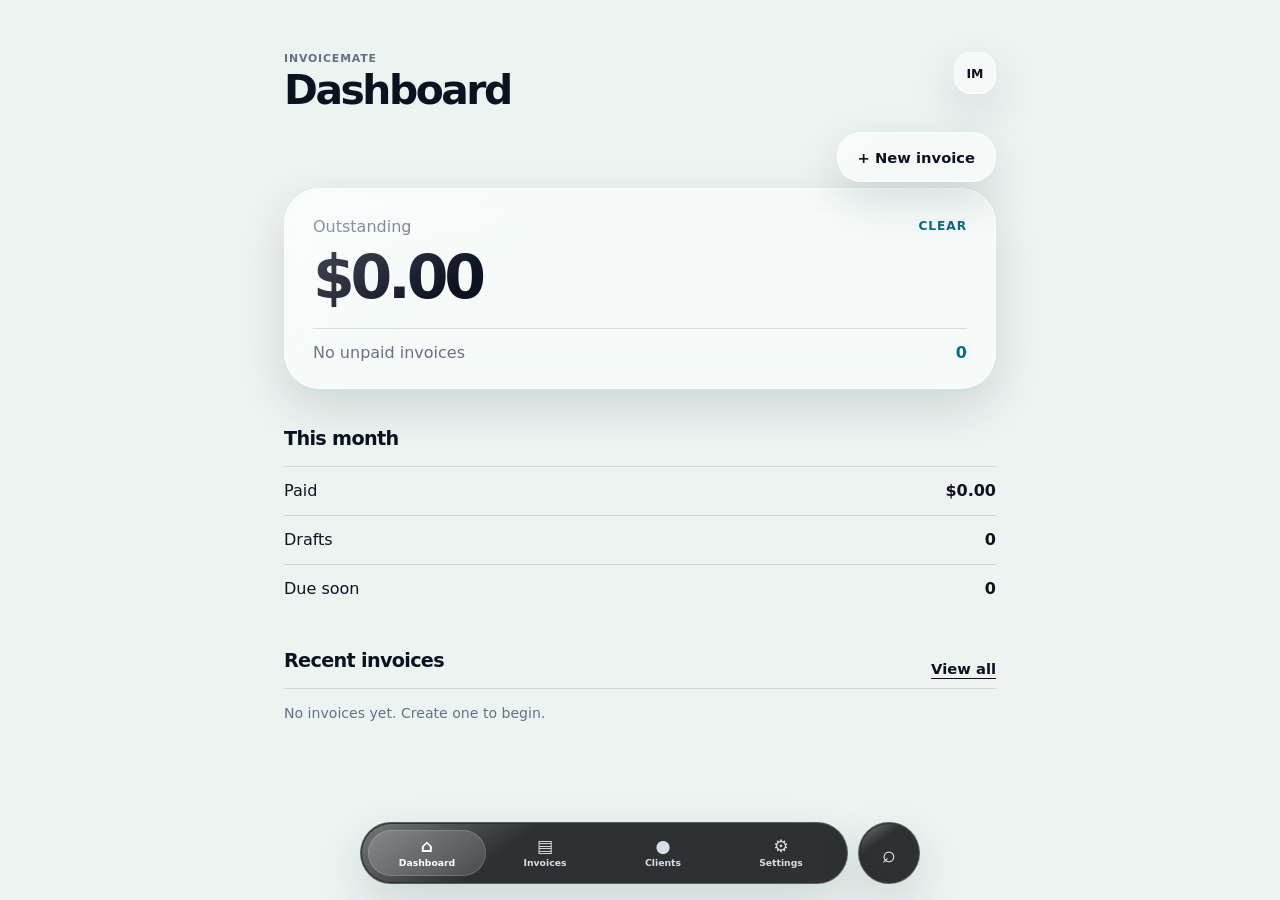
==== commit 6d471fca: "Add files via upload" ====
--- a/index.html
+++ b/index.html
@@ -3,369 +3,294 @@
 <head>
   <meta charset="utf-8" />
   <meta name="viewport" content="width=device-width, initial-scale=1, viewport-fit=cover" />
-  <meta name="theme-color" content="#f7f7f4" />
+  <meta name="theme-color" content="#ecf4f2" />
   <meta name="apple-mobile-web-app-capable" content="yes" />
   <meta name="apple-mobile-web-app-title" content="InvoiceMate" />
   <meta name="apple-mobile-web-app-status-bar-style" content="default" />
   <title>InvoiceMate</title>
   <link rel="manifest" href="manifest.json" />
-  <link rel="stylesheet" href="styles/main.css?v=0.3.0" />
-  <link rel="stylesheet" href="styles/print.css?v=0.3.0" media="print" />
+  <link rel="apple-touch-icon" href="assets/icon-192.png" />
+  <link rel="stylesheet" href="styles/main.css?v=0.4.0" />
+  <link rel="stylesheet" href="styles/print.css?v=0.4.0" media="print" />
 </head>
-<body data-route="overview" data-theme="teal" data-density="comfortable" data-template="classic">
-  <div class="app-shell">
-    <main class="app-main">
-      <section class="screen is-active" id="screen-overview" aria-labelledby="overviewTitle">
-        <header class="screen-header">
-          <div>
-            <p class="kicker">InvoiceMate</p>
-            <h1 id="overviewTitle">Overview</h1>
+<body data-route="dashboard" data-liquid="medium" data-tint="aqua" data-template="classic">
+  <div class="wallpaper" aria-hidden="true"></div>
+
+  <main class="app-main">
+    <section class="screen is-active" id="screen-dashboard" aria-labelledby="dashboardTitle">
+      <header class="large-title">
+        <div>
+          <p class="eyebrow">InvoiceMate</p>
+          <h1 id="dashboardTitle">Dashboard</h1>
+        </div>
+        <button class="glass-mark" type="button" data-route="style" aria-label="Open style settings">IM</button>
+      </header>
+
+      <div class="floating-toolbar">
+        <button class="toolbar-action" type="button" data-new-invoice>+ New invoice</button>
+      </div>
+
+      <section class="hero-glass" aria-label="Outstanding invoices">
+        <div class="hero-topline">
+          <span>Outstanding</span>
+          <strong id="summaryStatus">Clear</strong>
+        </div>
+        <div class="hero-amount" id="outstandingAmount">$0.00</div>
+        <div class="hairline"></div>
+        <div class="hero-row">
+          <span id="outstandingHelper">No unpaid invoices</span>
+          <strong id="openInvoiceCount">0</strong>
+        </div>
+      </section>
+
+      <section class="content-list">
+        <h2>This month</h2>
+        <div class="data-line"><span>Paid</span><strong id="paidThisMonth">$0.00</strong></div>
+        <div class="data-line"><span>Drafts</span><strong id="draftCount">0</strong></div>
+        <div class="data-line"><span>Due soon</span><strong id="dueSoonCount">0</strong></div>
+      </section>
+
+      <section class="content-list recent-block">
+        <div class="section-row">
+          <h2>Recent invoices</h2>
+          <button class="link-button" type="button" data-route="invoices">View all</button>
+        </div>
+        <div id="recentList"></div>
+      </section>
+    </section>
+
+    <section class="screen" id="screen-invoices" aria-labelledby="invoicesTitle">
+      <header class="large-title">
+        <div>
+          <p class="eyebrow">Records</p>
+          <h1 id="invoicesTitle">Invoices</h1>
+        </div>
+        <button class="glass-mark" type="button" data-new-invoice aria-label="Create invoice">+</button>
+      </header>
+
+      <label class="glass-search">
+        <span class="sr-only">Search invoice</span>
+        <input id="invoiceSearch" type="search" placeholder="Search invoice or client" />
+      </label>
+
+      <div class="mini-segment" role="tablist" aria-label="Invoice filter">
+        <button type="button" class="is-active" data-filter="all">All</button>
+        <button type="button" data-filter="draft">Draft</button>
+        <button type="button" data-filter="sent">Sent</button>
+        <button type="button" data-filter="paid">Paid</button>
+        <button type="button" data-filter="overdue">Overdue</button>
+      </div>
+
+      <section class="ledger-glass">
+        <div class="ledger-head">
+          <span>Invoice</span>
+          <span>Client</span>
+          <span>AUD</span>
+        </div>
+        <div id="invoiceRows" class="ledger-rows"></div>
+      </section>
+    </section>
+
+    <section class="screen" id="screen-create" aria-labelledby="createTitle">
+      <header class="large-title">
+        <div>
+          <p class="eyebrow">New invoice</p>
+          <h1 id="createTitle">Create</h1>
+        </div>
+        <button class="glass-mark" type="button" data-reset-draft aria-label="Reset draft">↺</button>
+      </header>
+
+      <div class="mini-segment create-steps" role="tablist" aria-label="Invoice steps">
+        <button type="button" data-step="client">Client</button>
+        <button type="button" class="is-active" data-step="items">Items</button>
+        <button type="button" data-step="review">Review</button>
+      </div>
+
+      <form id="invoiceForm" class="create-form" autocomplete="off">
+        <section class="form-glass" id="formClient">
+          <h2>Client</h2>
+          <label class="field">
+            <span>Saved client</span>
+            <select id="clientSelect">
+              <option value="">Manual entry</option>
+            </select>
+          </label>
+          <label class="line-field"><span>Client name</span><input id="clientName" placeholder="Client or business name" /></label>
+          <label class="line-field"><span>Email</span><input id="clientEmail" type="email" placeholder="client@example.com" /></label>
+          <label class="line-field"><span>Address</span><textarea id="clientAddress" rows="2" placeholder="Street, suburb, state, postcode"></textarea></label>
+          <label class="line-field"><span>Client ABN optional</span><input id="clientAbn" inputmode="numeric" /></label>
+          <button class="secondary-button full" type="button" id="saveClientBtn">Save client</button>
+        </section>
+
+        <section class="form-glass is-active" id="formItems">
+          <h2>Service item</h2>
+          <div id="lineItems" class="line-items"></div>
+          <button class="link-button" type="button" id="addLineBtn">+ Add item</button>
+        </section>
+
+        <section class="form-glass" id="formReview">
+          <h2>Invoice details</h2>
+          <div class="two-col">
+            <label class="line-field"><span>Invoice number</span><input id="invoiceNumber" /></label>
+            <label class="line-field"><span>Status</span><select id="invoiceStatus"><option value="draft">Draft</option><option value="sent">Sent</option><option value="paid">Paid</option></select></label>
           </div>
-          <button class="mark-button" type="button" data-route="appearance" aria-label="Open appearance settings">IM</button>
-        </header>
-
-        <nav class="text-tabs" aria-label="Overview filters">
-          <button type="button" class="text-tab is-active">Overview</button>
-          <button type="button" class="text-tab" data-route="ledger">Invoices</button>
-          <button type="button" class="text-tab" data-route="clients">Clients</button>
-          <button type="button" class="text-tab" data-route="backup">Backup</button>
-        </nav>
-
-        <section class="summary-panel">
-          <div class="summary-panel__top">
-            <span>Outstanding</span>
-            <strong id="summaryStatus">Clear</strong>
+          <div class="two-col">
+            <label class="line-field"><span>Invoice date</span><input id="invoiceDate" type="date" /></label>
+            <label class="line-field"><span>Due date</span><input id="dueDate" type="date" /></label>
           </div>
-          <div class="summary-amount" id="outstandingAmount">$0.00</div>
-          <div class="summary-rule"></div>
-          <div class="summary-row">
-            <span id="outstandingHelper">No unpaid invoices</span>
-            <strong id="openInvoiceCount">0 open</strong>
-          </div>
-        </section>
-
-        <section class="action-row">
-          <button class="primary-action" type="button" data-new-invoice>+ New invoice</button>
-          <button class="text-action" type="button" data-route="backup">Import backup</button>
-        </section>
-
-        <section class="stats-list" aria-label="This month">
-          <p class="section-kicker">This month</p>
-          <div class="stat-line">
-            <span>Paid</span>
-            <strong id="paidThisMonth">$0.00</strong>
-          </div>
-          <div class="stat-line">
-            <span>Drafts</span>
-            <strong id="draftCount">0</strong>
-          </div>
-          <div class="stat-line">
-            <span>Due soon</span>
-            <strong id="dueSoonCount">0</strong>
-          </div>
-        </section>
-
-        <section class="plain-section">
-          <div class="section-heading">
-            <h2>Recent invoices</h2>
-            <button class="text-action small" type="button" data-route="ledger">View all</button>
-          </div>
-          <div id="recentList" class="minimal-list"></div>
-        </section>
-      </section>
-
-      <section class="screen" id="screen-create" aria-labelledby="createTitle">
-        <header class="screen-header">
-          <div>
-            <p class="kicker">Create</p>
-            <h1 id="createTitle">New Invoice</h1>
-          </div>
-          <button class="plain-icon" type="button" data-reset-draft aria-label="Reset draft">↺</button>
-        </header>
-
-        <nav class="text-tabs" aria-label="Invoice steps">
-          <button type="button" class="text-tab" data-step="client">Client</button>
-          <button type="button" class="text-tab is-active" data-step="items">Items</button>
-          <button type="button" class="text-tab" data-step="review">Review</button>
-        </nav>
-
-        <form id="invoiceForm" class="invoice-form" autocomplete="off">
-          <section class="form-sheet" id="formClient">
-            <h2>Client</h2>
-            <label class="field">
-              <span>Saved client</span>
-              <select id="clientSelect">
-                <option value="">Manual entry</option>
-              </select>
-            </label>
-
-            <label class="line-field">
-              <span>Client name</span>
-              <input id="clientName" placeholder="Client or business name" />
-            </label>
-            <label class="line-field">
-              <span>Email</span>
-              <input id="clientEmail" type="email" placeholder="client@example.com" />
-            </label>
-            <label class="line-field">
-              <span>Address</span>
-              <textarea id="clientAddress" rows="2" placeholder="Street, suburb, state, postcode"></textarea>
-            </label>
-            <label class="line-field">
-              <span>Client ABN optional</span>
-              <input id="clientAbn" inputmode="numeric" placeholder="11 digits" />
-            </label>
-
-            <button class="secondary-action full" type="button" id="saveClientBtn">Save client</button>
-          </section>
-
-          <section class="form-sheet is-active" id="formItems">
-            <h2>Service item</h2>
-            <div id="lineItems" class="line-items"></div>
-            <button class="text-action" type="button" id="addLineBtn">+ Add another item</button>
-          </section>
-
-          <section class="form-sheet" id="formReview">
-            <h2>Invoice details</h2>
-            <div class="two-col">
-              <label class="line-field">
-                <span>Invoice number</span>
-                <input id="invoiceNumber" />
-              </label>
-              <label class="line-field">
-                <span>Status</span>
-                <select id="invoiceStatus">
-                  <option value="draft">Draft</option>
-                  <option value="sent">Sent</option>
-                  <option value="paid">Paid</option>
-                </select>
-              </label>
-            </div>
-            <div class="two-col">
-              <label class="line-field">
-                <span>Invoice date</span>
-                <input id="invoiceDate" type="date" />
-              </label>
-              <label class="line-field">
-                <span>Due date</span>
-                <input id="dueDate" type="date" />
-              </label>
-            </div>
-            <label class="line-field">
-              <span>Reference / PO optional</span>
-              <input id="invoiceReference" />
-            </label>
-            <label class="line-field">
-              <span>Notes / terms</span>
-              <textarea id="invoiceNotes" rows="3"></textarea>
-            </label>
-          </section>
-        </form>
-
-        <section class="total-strip" aria-label="Invoice total">
-          <p>Total payable</p>
-          <strong id="draftTotal">$0.00</strong>
-          <span id="draftTaxSummary">Subtotal $0.00 · GST $0.00</span>
-        </section>
-
-        <div class="fixed-actions">
-          <button class="primary-action full" type="button" id="saveInvoiceBtn">Save invoice</button>
-          <button class="secondary-action full" type="button" data-route="preview">Preview</button>
-        </div>
-      </section>
-
-      <section class="screen" id="screen-ledger" aria-labelledby="ledgerTitle">
-        <header class="screen-header">
-          <div>
-            <p class="kicker">Records</p>
-            <h1 id="ledgerTitle">Ledger</h1>
-          </div>
-          <button class="plain-icon" type="button" data-new-invoice aria-label="New invoice">+</button>
-        </header>
-
-        <label class="search-line">
-          <span class="sr-only">Search invoices</span>
-          <input id="invoiceSearch" type="search" placeholder="Search invoice or client" />
-        </label>
-
-        <nav class="text-tabs small-tabs" aria-label="Invoice status">
-          <button type="button" class="text-tab is-active" data-filter="all">All</button>
-          <button type="button" class="text-tab" data-filter="draft">Draft</button>
-          <button type="button" class="text-tab" data-filter="sent">Sent</button>
-          <button type="button" class="text-tab" data-filter="paid">Paid</button>
-          <button type="button" class="text-tab" data-filter="overdue">Overdue</button>
-        </nav>
-
-        <section class="ledger-table">
-          <div class="ledger-head">
-            <span>Invoice</span>
-            <span>Client</span>
-            <span>AUD</span>
-          </div>
-          <div id="invoiceRows" class="ledger-rows"></div>
-        </section>
-      </section>
-
-      <section class="screen" id="screen-clients" aria-labelledby="clientsTitle">
-        <header class="screen-header">
-          <div>
-            <p class="kicker">Bill to</p>
-            <h1 id="clientsTitle">Clients</h1>
-          </div>
-          <button class="plain-icon" type="button" data-route="create" aria-label="Add client">+</button>
-        </header>
-        <div id="clientRows" class="minimal-list"></div>
-      </section>
-
-      <section class="screen" id="screen-preview" aria-labelledby="previewTitle">
-        <header class="screen-header">
-          <div>
-            <p class="kicker">Tax invoice</p>
-            <h1 id="previewTitle">Preview</h1>
-          </div>
-          <button class="plain-icon" type="button" data-print aria-label="Print invoice">↗</button>
-        </header>
-
-        <article id="invoicePreview" class="invoice-paper classic-template"></article>
-
-        <div class="fixed-actions">
-          <button class="secondary-action full" type="button" data-route="appearance">Change template</button>
-          <button class="primary-action full" type="button" data-print>Export PDF</button>
-        </div>
-      </section>
-
-      <section class="screen" id="screen-appearance" aria-labelledby="appearanceTitle">
-        <header class="screen-header">
-          <div>
-            <p class="kicker">Customise</p>
-            <h1 id="appearanceTitle">Appearance</h1>
-          </div>
-          <button class="plain-icon" type="button" data-route="overview" aria-label="Done">✓</button>
-        </header>
-
-        <p class="body-note">Apple-style typography, subtle accents, and document-first styling.</p>
-
-        <section class="settings-group">
-          <h2>Accent</h2>
-          <div class="swatch-grid" id="accentGrid">
-            <button type="button" class="swatch is-active" data-theme-choice="teal" style="--swatch:#0E5E6F"><span>Teal</span></button>
-            <button type="button" class="swatch" data-theme-choice="forest" style="--swatch:#12372A"><span>Forest</span></button>
-            <button type="button" class="swatch" data-theme-choice="navy" style="--swatch:#1E40AF"><span>Navy</span></button>
-            <button type="button" class="swatch" data-theme-choice="wine" style="--swatch:#991B1B"><span>Wine</span></button>
-            <button type="button" class="swatch" data-theme-choice="ochre" style="--swatch:#8A5A00"><span>Ochre</span></button>
-            <button type="button" class="swatch" data-theme-choice="black" style="--swatch:#111111"><span>Black</span></button>
-          </div>
-        </section>
-
-        <section class="settings-group">
-          <h2>Display density</h2>
-          <button type="button" class="setting-line" data-density-choice="compact">
-            <strong>Compact</strong><span>More rows, smaller spacing</span>
-          </button>
-          <button type="button" class="setting-line is-active" data-density-choice="comfortable">
-            <strong>Comfortable</strong><span>Balanced for iPhone</span>
-          </button>
-          <button type="button" class="setting-line" data-density-choice="large">
-            <strong>Large text</strong><span>Easier reading</span>
-          </button>
-        </section>
-
-        <section class="settings-group">
-          <h2>Invoice template</h2>
-          <div class="template-grid">
-            <button type="button" class="template-thumb is-active" data-template-choice="classic">
-              <span class="doc-lines"></span>
-              <strong>Classic</strong>
-            </button>
-            <button type="button" class="template-thumb" data-template-choice="modern">
-              <span class="doc-lines side"></span>
-              <strong>Modern</strong>
-            </button>
-            <button type="button" class="template-thumb" data-template-choice="compact">
-              <span class="doc-lines compact"></span>
-              <strong>Compact</strong>
-            </button>
-          </div>
-        </section>
-      </section>
-
-      <section class="screen" id="screen-settings" aria-labelledby="settingsTitle">
-        <header class="screen-header">
-          <div>
-            <p class="kicker">Business</p>
-            <h1 id="settingsTitle">Settings</h1>
-          </div>
-          <button class="plain-icon" type="button" id="saveSettingsBtn" aria-label="Save settings">✓</button>
-        </header>
-
-        <form id="settingsForm" class="settings-form">
-          <section class="form-sheet is-active">
-            <h2>Business profile</h2>
-            <label class="line-field"><span>Business name</span><input id="businessName" placeholder="Your business name" /></label>
-            <label class="line-field"><span>ABN</span><input id="businessAbn" inputmode="numeric" placeholder="11 digits" /><small id="abnHelp"></small></label>
-            <label class="line-field"><span>Email</span><input id="businessEmail" type="email" /></label>
-            <label class="line-field"><span>Phone</span><input id="businessPhone" type="tel" /></label>
-            <label class="line-field"><span>Address</span><textarea id="businessAddress" rows="2"></textarea></label>
-          </section>
-
-          <section class="form-sheet is-active">
-            <h2>GST and payment</h2>
-            <label class="toggle-line">
-              <span>GST registered</span>
-              <input id="gstRegistered" type="checkbox" />
-            </label>
-            <label class="line-field"><span>GST mode</span><select id="gstMode"><option value="exclusive">Rates exclude GST</option><option value="inclusive">Rates include GST</option></select></label>
-            <label class="line-field"><span>Payment terms</span><select id="paymentTerms"><option value="7">7 days</option><option value="14">14 days</option><option value="30">30 days</option></select></label>
-            <label class="line-field"><span>Invoice prefix</span><input id="invoicePrefix" /></label>
-            <label class="line-field"><span>Bank name</span><input id="bankName" /></label>
-            <label class="line-field"><span>BSB</span><input id="bankBsb" inputmode="numeric" /></label>
-            <label class="line-field"><span>Account number</span><input id="bankAccountNumber" inputmode="numeric" /></label>
-            <label class="line-field"><span>Account name</span><input id="bankAccountName" /></label>
-          </section>
-        </form>
-      </section>
-
-      <section class="screen" id="screen-backup" aria-labelledby="backupTitle">
-        <header class="screen-header">
-          <div>
-            <p class="kicker">Local data</p>
-            <h1 id="backupTitle">Backup</h1>
-          </div>
-        </header>
-
-        <section class="settings-group">
-          <h2>Export</h2>
-          <p class="body-note">Downloads invoices, clients, settings, and appearance as a JSON file.</p>
-          <button class="primary-action full" type="button" id="exportBackupBtn">Export backup</button>
-        </section>
-
-        <section class="settings-group">
-          <h2>Import</h2>
-          <p class="body-note">Restores an InvoiceMate backup into this browser.</p>
-          <label class="file-action">
-            <input id="importBackupInput" type="file" accept="application/json,.json" />
-            Import backup file
-          </label>
-        </section>
-
-        <section class="settings-group danger">
-          <h2>Reset</h2>
-          <p class="body-note">Deletes local app data from this browser.</p>
-          <button class="secondary-action full danger-text" type="button" id="clearDataBtn">Clear local data</button>
-        </section>
-      </section>
-    </main>
-
-    <nav class="bottom-nav" aria-label="Primary">
-      <button type="button" class="nav-item is-active" data-route="overview"><span>⌂</span><small>Home</small></button>
-      <button type="button" class="nav-item" data-new-invoice><span>+</span><small>Create</small></button>
-      <button type="button" class="nav-item" data-route="ledger"><span>≡</span><small>Ledger</small></button>
-      <button type="button" class="nav-item" data-route="clients"><span>○</span><small>Clients</small></button>
-      <button type="button" class="nav-item" data-route="settings"><span>⋯</span><small>More</small></button>
-    </nav>
-  </div>
+          <label class="line-field"><span>Reference / PO optional</span><input id="invoiceReference" /></label>
+          <label class="line-field"><span>Notes / terms</span><textarea id="invoiceNotes" rows="3"></textarea></label>
+        </section>
+      </form>
+
+      <section class="dark-total-glass">
+        <p>Total payable</p>
+        <strong id="draftTotal">$0.00</strong>
+        <span id="draftTaxSummary">Subtotal $0.00 · GST $0.00</span>
+      </section>
+
+      <div class="action-pair">
+        <button class="secondary-button full" type="button" data-route="preview">Preview</button>
+        <button class="primary-button full" type="button" id="saveInvoiceBtn">Save</button>
+      </div>
+    </section>
+
+    <section class="screen" id="screen-clients" aria-labelledby="clientsTitle">
+      <header class="large-title">
+        <div>
+          <p class="eyebrow">Bill to</p>
+          <h1 id="clientsTitle">Clients</h1>
+        </div>
+        <button class="glass-mark" type="button" data-new-invoice aria-label="New invoice">+</button>
+      </header>
+      <div id="clientRows" class="content-list rows-only"></div>
+    </section>
+
+    <section class="screen" id="screen-preview" aria-labelledby="previewTitle">
+      <header class="large-title">
+        <div>
+          <p class="eyebrow">Tax invoice</p>
+          <h1 id="previewTitle">Preview</h1>
+        </div>
+        <button class="glass-mark" type="button" data-print aria-label="Print invoice">↗</button>
+      </header>
+
+      <section class="preview-toolbar">
+        <span id="templateName">Classic Glass</span>
+        <button type="button" data-print>Export</button>
+      </section>
+
+      <article id="invoicePreview" class="invoice-paper"></article>
+    </section>
+
+    <section class="screen" id="screen-settings" aria-labelledby="settingsTitle">
+      <header class="large-title">
+        <div>
+          <p class="eyebrow">Business</p>
+          <h1 id="settingsTitle">Settings</h1>
+        </div>
+        <button class="glass-mark" type="button" id="saveSettingsBtn" aria-label="Save settings">✓</button>
+      </header>
+
+      <form id="settingsForm" class="settings-form">
+        <section class="form-glass is-active">
+          <h2>Business profile</h2>
+          <label class="line-field"><span>Business name</span><input id="businessName" placeholder="Your business name" /></label>
+          <label class="line-field"><span>ABN</span><input id="businessAbn" inputmode="numeric" placeholder="11 digits" /><small id="abnHelp"></small></label>
+          <label class="line-field"><span>Email</span><input id="businessEmail" type="email" /></label>
+          <label class="line-field"><span>Phone</span><input id="businessPhone" type="tel" /></label>
+          <label class="line-field"><span>Address</span><textarea id="businessAddress" rows="2"></textarea></label>
+        </section>
+
+        <section class="form-glass is-active">
+          <h2>GST and payment</h2>
+          <label class="toggle-line"><span>GST registered</span><input id="gstRegistered" type="checkbox" /></label>
+          <label class="line-field"><span>GST mode</span><select id="gstMode"><option value="exclusive">Rates exclude GST</option><option value="inclusive">Rates include GST</option></select></label>
+          <label class="line-field"><span>Payment terms</span><select id="paymentTerms"><option value="7">7 days</option><option value="14">14 days</option><option value="30">30 days</option></select></label>
+          <label class="line-field"><span>Invoice prefix</span><input id="invoicePrefix" /></label>
+          <label class="line-field"><span>Bank name</span><input id="bankName" /></label>
+          <label class="line-field"><span>BSB</span><input id="bankBsb" inputmode="numeric" /></label>
+          <label class="line-field"><span>Account number</span><input id="bankAccountNumber" inputmode="numeric" /></label>
+          <label class="line-field"><span>Account name</span><input id="bankAccountName" /></label>
+        </section>
+      </form>
+    </section>
+
+    <section class="screen" id="screen-style" aria-labelledby="styleTitle">
+      <header class="large-title">
+        <div>
+          <p class="eyebrow">Liquid Glass</p>
+          <h1 id="styleTitle">Style</h1>
+        </div>
+        <button class="glass-mark" type="button" data-route="dashboard" aria-label="Done">✓</button>
+      </header>
+
+      <p class="helper-copy">Glass is used for navigation and controls. Main content stays readable.</p>
+
+      <section class="form-glass is-active style-card">
+        <h2>Glass strength</h2>
+        <input id="glassRange" class="glass-range" type="range" min="0" max="2" step="1" value="1" />
+        <div class="range-labels"><span>Clear</span><span>Balanced</span><span>Frosted</span></div>
+      </section>
+
+      <section class="form-glass is-active style-card">
+        <h2>Accent tint</h2>
+        <div class="swatches">
+          <button type="button" class="swatch is-active" data-tint-choice="aqua" style="--sw:#67e8f9"><span>Aqua</span></button>
+          <button type="button" class="swatch" data-tint-choice="violet" style="--sw:#a78bfa"><span>Violet</span></button>
+          <button type="button" class="swatch" data-tint-choice="blue" style="--sw:#93c5fd"><span>Blue</span></button>
+          <button type="button" class="swatch" data-tint-choice="mint" style="--sw:#86efac"><span>Mint</span></button>
+          <button type="button" class="swatch" data-tint-choice="gold" style="--sw:#fde68a"><span>Gold</span></button>
+        </div>
+      </section>
+
+      <section class="form-glass is-active style-card">
+        <h2>Invoice skin</h2>
+        <button class="setting-row is-active" type="button" data-template-choice="classic"><strong>Classic Glass</strong><span>Professional A4 with subtle liquid edge</span></button>
+        <button class="setting-row" type="button" data-template-choice="modern"><strong>Modern Accent</strong><span>Stronger left accent for branding</span></button>
+        <button class="setting-row" type="button" data-template-choice="compact"><strong>Compact</strong><span>Short one-page service invoice</span></button>
+      </section>
+    </section>
+
+    <section class="screen" id="screen-backup" aria-labelledby="backupTitle">
+      <header class="large-title">
+        <div>
+          <p class="eyebrow">Local data</p>
+          <h1 id="backupTitle">Backup</h1>
+        </div>
+      </header>
+
+      <section class="form-glass is-active">
+        <h2>Export</h2>
+        <p class="helper-copy">Downloads invoices, clients, settings and style as a JSON file.</p>
+        <button class="primary-button full" type="button" id="exportBackupBtn">Export backup</button>
+      </section>
+
+      <section class="form-glass is-active">
+        <h2>Import</h2>
+        <p class="helper-copy">Restores a previous InvoiceMate backup.</p>
+        <label class="file-button"><input id="importBackupInput" type="file" accept="application/json,.json" />Import backup file</label>
+      </section>
+
+      <section class="form-glass is-active danger-card">
+        <h2>Reset</h2>
+        <p class="helper-copy">Deletes all local invoices, clients and settings from this browser.</p>
+        <button class="secondary-button full danger-text" type="button" id="clearDataBtn">Clear local data</button>
+      </section>
+    </section>
+  </main>
+
+  <nav class="liquid-tab-shell" aria-label="Primary navigation">
+    <div class="liquid-tabbar">
+      <button type="button" class="tab-item is-active" data-route="dashboard"><span>⌂</span><small>Dashboard</small></button>
+      <button type="button" class="tab-item" data-route="invoices"><span>▤</span><small>Invoices</small></button>
+      <button type="button" class="tab-item" data-route="clients"><span>●</span><small>Clients</small></button>
+      <button type="button" class="tab-item" data-route="settings"><span>⚙</span><small>Settings</small></button>
+    </div>
+    <button type="button" class="liquid-search" data-route="invoices" aria-label="Search invoices">⌕</button>
+  </nav>
 
   <div class="toast" id="toast" role="status" aria-live="polite"></div>
-  <script src="src/app.js?v=0.3.0"></script>
+  <script src="src/app.js?v=0.4.0"></script>
 </body>
 </html>
--- a/styles/main.css
+++ b/styles/main.css
@@ -1,46 +1,62 @@
 /*
-  InvoiceMate v0.3.0
-  Minimal Swiss / Apple-system design.
+  InvoiceMate Liquid Glass v0.4.0
+  Inspired by Apple's Liquid Glass direction:
+  - glass for navigation/controls
+  - readable content layer
+  - floating tab bar
+  - compact active tab capsule
 */
 
 :root {
   color-scheme: light;
-  --bg: #f7f7f4;
-  --paper: #ffffff;
-  --ink: #111111;
-  --muted: #707070;
-  --soft: #a3a3a3;
-  --line: #e4e4e1;
-  --line-strong: #d0d0cc;
-  --accent: #0e5e6f;
-  --accent-ink: #ffffff;
-  --danger: #991b1b;
-  --black: #111111;
-  --nav-height: 70px;
-  --radius: 12px;
-  --font-ui: -apple-system, BlinkMacSystemFont, "SF Pro Text", "SF Pro Display", system-ui, sans-serif;
-  --font-display: -apple-system, BlinkMacSystemFont, "SF Pro Display", "SF Pro Text", system-ui, sans-serif;
-  --font-mono: "SF Mono", ui-monospace, Menlo, Consolas, monospace;
-  --shadow: 0 10px 28px rgba(0, 0, 0, 0.06);
-}
-
-body[data-theme="forest"] { --accent: #12372a; }
-body[data-theme="navy"] { --accent: #1e40af; }
-body[data-theme="wine"] { --accent: #991b1b; }
-body[data-theme="ochre"] { --accent: #8a5a00; }
-body[data-theme="black"] { --accent: #111111; }
-
-* {
-  box-sizing: border-box;
-  -webkit-tap-highlight-color: transparent;
-}
+  --ink: #0b1220;
+  --muted: #667085;
+  --subtle: #94a3b8;
+  --line: rgba(11,18,32,.13);
+  --line-strong: rgba(11,18,32,.22);
+  --paper: rgba(255,255,255,.86);
+  --glass: rgba(255,255,255,.48);
+  --glass-strong: rgba(255,255,255,.62);
+  --glass-line: rgba(255,255,255,.72);
+  --dark-glass: rgba(9,11,14,.84);
+  --dark-glass-line: rgba(255,255,255,.23);
+  --accent: #0b6b80;
+  --accent-soft: #67e8f9;
+  --danger: #b91c1c;
+  --tab-bottom: 16px;
+  --tab-height: 62px;
+  --font: -apple-system, BlinkMacSystemFont, "SF Pro Text", "SF Pro Display", system-ui, sans-serif;
+  --display: -apple-system, BlinkMacSystemFont, "SF Pro Display", "SF Pro Text", system-ui, sans-serif;
+  --shadow: 0 18px 45px rgba(23,35,45,.14);
+  --glass-blur: 24px;
+  --glass-opacity: .48;
+}
+
+body[data-liquid="clear"] {
+  --glass: rgba(255,255,255,.32);
+  --glass-strong: rgba(255,255,255,.48);
+  --glass-blur: 18px;
+}
+
+body[data-liquid="frosted"] {
+  --glass: rgba(255,255,255,.64);
+  --glass-strong: rgba(255,255,255,.76);
+  --glass-blur: 30px;
+}
+
+body[data-tint="violet"] { --accent: #7c3aed; --accent-soft: #a78bfa; }
+body[data-tint="blue"] { --accent: #2563eb; --accent-soft: #93c5fd; }
+body[data-tint="mint"] { --accent: #15803d; --accent-soft: #86efac; }
+body[data-tint="gold"] { --accent: #8a5a00; --accent-soft: #fde68a; }
+
+* { box-sizing: border-box; -webkit-tap-highlight-color: transparent; }
 
 html {
   width: 100%;
   min-height: 100%;
   overflow-x: hidden;
   -webkit-text-size-adjust: 100%;
-  background: var(--bg);
+  background: #ecf4f2;
 }
 
 body {
@@ -48,39 +64,47 @@
   min-height: 100vh;
   margin: 0;
   overflow-x: hidden;
-  font-family: var(--font-ui);
-  font-size: 16px;
-  line-height: 1.35;
+  font-family: var(--font);
   color: var(--ink);
-  background: var(--bg);
-}
-
-button, input, textarea, select {
-  font: inherit;
-}
-
-button {
-  cursor: pointer;
-}
-
+  background: #ecf4f2;
+}
+
+button, input, textarea, select { font: inherit; }
+button { cursor: pointer; }
 input, textarea, select {
   width: 100%;
   border: 0;
   border-radius: 0;
+  outline: none;
   color: var(--ink);
   background: transparent;
-  outline: none;
   -webkit-appearance: none;
   appearance: none;
 }
-
-textarea {
-  resize: vertical;
-}
-
-.app-shell {
-  min-height: 100vh;
-  padding-bottom: var(--nav-height);
+textarea { resize: vertical; }
+
+.wallpaper {
+  position: fixed;
+  inset: 0;
+  z-index: -1;
+  background:
+    radial-gradient(circle at 14% 11%, rgba(255,255,255,.9), transparent 22%),
+    radial-gradient(circle at 88% 12%, rgba(187,221,241,.75), transparent 26%),
+    radial-gradient(circle at 20% 68%, rgba(245,232,200,.55), transparent 30%),
+    radial-gradient(circle at 88% 76%, rgba(191,227,211,.58), transparent 32%),
+    linear-gradient(160deg, #dcefea 0%, #f7faf6 55%, #dde8de 100%);
+}
+
+.wallpaper::before {
+  content: "";
+  position: absolute;
+  inset: 0;
+  background:
+    linear-gradient(175deg, transparent 12%, rgba(72,126,92,.10) 13%, rgba(72,126,92,.10) 16%, transparent 17%),
+    linear-gradient(174deg, transparent 28%, rgba(72,126,92,.09) 29%, rgba(72,126,92,.09) 32%, transparent 33%),
+    linear-gradient(174deg, transparent 45%, rgba(72,126,92,.08) 46%, rgba(72,126,92,.08) 49%, transparent 50%),
+    linear-gradient(173deg, transparent 62%, rgba(72,126,92,.09) 63%, rgba(72,126,92,.09) 66%, transparent 67%);
+  filter: blur(8px);
 }
 
 .app-main {
@@ -90,332 +114,425 @@
 
 .screen {
   display: none;
-  min-height: calc(100vh - var(--nav-height));
-  padding: 0 24px 110px;
-}
-
-.screen.is-active {
-  display: block;
-}
+  min-height: 100vh;
+  padding: 0 22px 118px;
+}
+
+.screen.is-active { display: block; }
 
 @supports (padding: max(0px)) {
   .screen {
-    padding-top: max(0px, env(safe-area-inset-top));
-    padding-left: max(24px, env(safe-area-inset-left));
-    padding-right: max(24px, env(safe-area-inset-right));
-    padding-bottom: max(110px, calc(env(safe-area-inset-bottom) + 92px));
-  }
-}
-
-.screen-header {
+    padding-top: env(safe-area-inset-top);
+    padding-left: max(22px, env(safe-area-inset-left));
+    padding-right: max(22px, env(safe-area-inset-right));
+    padding-bottom: max(118px, calc(env(safe-area-inset-bottom) + 102px));
+  }
+}
+
+.large-title {
   display: flex;
+  justify-content: space-between;
   align-items: flex-start;
-  justify-content: space-between;
-  gap: 20px;
+  gap: 18px;
   padding-top: 52px;
-  margin-bottom: 26px;
-}
-
-.kicker,
-.section-kicker {
+  margin-bottom: 24px;
+}
+
+.eyebrow {
   margin: 0 0 6px;
   color: var(--muted);
-  font-size: 0.68rem;
+  font-size: .68rem;
   font-weight: 700;
-  letter-spacing: 0.08em;
+  letter-spacing: .08em;
   text-transform: uppercase;
 }
 
-.screen-header h1 {
+.large-title h1 {
   margin: 0;
-  font-family: var(--font-display);
-  font-size: clamp(2rem, 9vw, 2.35rem);
-  line-height: 0.98;
-  letter-spacing: -0.055em;
-  font-weight: 750;
-}
-
-h2 {
-  margin: 0;
-  font-family: var(--font-display);
-  font-size: 1.15rem;
-  line-height: 1.15;
-  letter-spacing: -0.025em;
-  font-weight: 720;
-}
-
-.mark-button,
-.plain-icon {
+  font-family: var(--display);
+  font-size: clamp(2.15rem, 9vw, 2.55rem);
+  line-height: .95;
+  letter-spacing: -.06em;
+  font-weight: 780;
+}
+
+.glass-mark,
+.floating-toolbar,
+.hero-glass,
+.glass-search,
+.mini-segment,
+.ledger-glass,
+.form-glass,
+.dark-total-glass,
+.preview-toolbar,
+.invoice-paper,
+.liquid-tabbar,
+.liquid-search {
+  position: relative;
+  border: 1px solid var(--glass-line);
+  background: var(--glass);
+  box-shadow: var(--shadow);
+  backdrop-filter: blur(var(--glass-blur)) saturate(1.45);
+  -webkit-backdrop-filter: blur(var(--glass-blur)) saturate(1.45);
+}
+
+.glass-mark::before,
+.floating-toolbar::before,
+.hero-glass::before,
+.glass-search::before,
+.mini-segment::before,
+.ledger-glass::before,
+.form-glass::before,
+.preview-toolbar::before,
+.invoice-paper::before,
+.liquid-tabbar::before,
+.liquid-search::before {
+  content: "";
+  position: absolute;
+  inset: 1px;
+  border-radius: inherit;
+  pointer-events: none;
+  background: linear-gradient(145deg, rgba(255,255,255,.38), transparent 32%);
+  opacity: .9;
+}
+
+.glass-mark {
   display: grid;
   place-items: center;
   flex: 0 0 auto;
-  border: 0;
-  border-radius: 9px;
-  color: #ffffff;
-  background: var(--black);
-}
-
-.mark-button {
-  width: 36px;
-  height: 36px;
-  font-size: 0.72rem;
+  width: 42px;
+  height: 42px;
+  border-radius: 17px;
+  color: var(--ink);
+  font-size: .78rem;
   font-weight: 800;
-  letter-spacing: -0.02em;
-}
-
-.plain-icon {
-  width: 38px;
-  height: 38px;
-  font-size: 1.25rem;
-  font-weight: 650;
-}
-
-.text-tabs {
-  display: flex;
-  gap: 24px;
-  max-width: 100%;
-  margin: 0 0 28px;
-  overflow-x: auto;
-  scrollbar-width: none;
-}
-
-.text-tabs::-webkit-scrollbar {
-  display: none;
-}
-
-.text-tab {
-  position: relative;
-  flex: 0 0 auto;
-  border: 0;
-  padding: 0 0 9px;
-  color: var(--muted);
+}
+
+.floating-toolbar {
+  position: absolute;
+  top: max(132px, calc(env(safe-area-inset-top) + 132px));
+  right: max(22px, env(safe-area-inset-right));
+  z-index: 2;
+  border-radius: 24px;
+  background: rgba(255,255,255,.52);
+}
+
+.toolbar-action {
+  position: relative;
+  z-index: 1;
+  min-height: 48px;
+  border: 0;
+  padding: 0 20px;
+  color: var(--ink);
   background: transparent;
-  font-size: 0.88rem;
-  font-weight: 550;
-}
-
-.text-tab.is-active {
-  color: var(--ink);
-  font-weight: 720;
-}
-
-.text-tab.is-active::after {
-  content: "";
-  position: absolute;
-  left: 0;
-  right: 0;
-  bottom: 1px;
-  height: 2px;
-  background: var(--ink);
-}
-
-.small-tabs {
-  gap: 18px;
-  margin-bottom: 22px;
-}
-
-.summary-panel {
-  padding: 24px 22px 20px;
-  border: 1px solid var(--line);
-  border-radius: 14px;
-  background: var(--paper);
-  box-shadow: var(--shadow);
-}
-
-.summary-panel__top,
-.summary-row,
-.stat-line,
-.section-heading {
+  font-size: .92rem;
+  font-weight: 730;
+}
+
+.hero-glass {
+  margin-top: 78px;
+  padding: 28px 28px 26px;
+  border-radius: 36px;
+  background: rgba(255,255,255,.54);
+}
+
+.hero-topline,
+.hero-row,
+.section-row,
+.data-line,
+.ledger-head,
+.ledger-row,
+.setting-row {
   display: flex;
   align-items: center;
   justify-content: space-between;
   gap: 16px;
 }
 
-.summary-panel__top span,
-.summary-row span,
-.stat-line span {
-  color: var(--muted);
-}
-
-.summary-panel__top strong {
+.hero-topline span,
+.hero-row span {
+  color: var(--muted);
+}
+
+.hero-topline strong,
+.hero-row strong {
   color: var(--accent);
-  font-size: 0.78rem;
+}
+
+.hero-topline strong {
+  font-size: .76rem;
+  letter-spacing: .08em;
   text-transform: uppercase;
-  letter-spacing: 0.08em;
-}
-
-.summary-amount {
-  margin: 14px 0 22px;
-  font-family: var(--font-display);
-  font-size: clamp(2.7rem, 14vw, 3.5rem);
-  line-height: 0.95;
-  letter-spacing: -0.065em;
-  font-weight: 780;
-}
-
-.summary-rule {
+}
+
+.hero-amount {
+  margin: 14px 0 24px;
+  font-family: var(--display);
+  font-size: clamp(3rem, 15vw, 3.75rem);
+  line-height: .9;
+  letter-spacing: -.07em;
+  font-weight: 790;
+}
+
+.hairline {
   height: 1px;
-  margin-bottom: 13px;
+  margin-bottom: 14px;
   background: var(--line);
 }
 
-.summary-row strong {
-  font-size: 0.9rem;
-}
-
-.action-row {
-  display: flex;
+.content-list {
+  margin-top: 38px;
+}
+
+.content-list h2 {
+  margin: 0 0 16px;
+  font-family: var(--display);
+  font-size: 1.2rem;
+  letter-spacing: -.035em;
+}
+
+.data-line {
+  min-height: 49px;
+  border-top: 1px solid var(--line);
+}
+
+.data-line span {
+  color: var(--ink);
+}
+
+.data-line strong {
+  font-weight: 740;
+}
+
+.recent-block {
+  margin-top: 36px;
+}
+
+.row-card,
+.empty-state {
+  padding: 16px 0;
+  border-top: 1px solid var(--line);
+}
+
+.row-card {
+  display: grid;
+  grid-template-columns: minmax(0, 1fr) auto;
+  gap: 14px;
   align-items: center;
-  gap: 24px;
-  margin: 30px 0 46px;
-}
-
-.primary-action,
-.secondary-action {
-  border: 0;
-  border-radius: 10px;
-  min-height: 48px;
-  padding: 0 20px;
-  font-size: 0.95rem;
-  font-weight: 730;
-}
-
-.primary-action {
-  color: var(--accent-ink);
-  background: var(--accent);
-}
-
-.secondary-action {
-  border: 1px solid var(--line-strong);
+}
+
+.row-card button {
+  border: 0;
+  padding: 0;
+  text-align: left;
+  background: transparent;
+}
+
+.row-card strong {
+  display: block;
+  overflow: hidden;
+  font-weight: 740;
+  white-space: nowrap;
+  text-overflow: ellipsis;
+}
+
+.row-card span,
+.empty-state {
+  color: var(--muted);
+  font-size: .88rem;
+}
+
+.row-end {
+  text-align: right;
+}
+
+.link-button {
+  border: 0;
+  padding: 0;
   color: var(--ink);
-  background: var(--paper);
-}
-
-.primary-action.full,
-.secondary-action.full {
-  width: 100%;
-}
-
-.text-action {
-  border: 0;
-  padding: 0;
-  color: var(--accent);
   background: transparent;
-  font-size: 0.92rem;
+  font-size: .92rem;
   font-weight: 720;
   text-decoration: underline;
   text-underline-offset: 4px;
 }
 
-.text-action.small {
-  font-size: 0.82rem;
-}
-
-.stats-list {
-  margin: 0 0 44px;
-}
-
-.stat-line {
+.primary-button,
+.secondary-button {
+  min-height: 48px;
+  border-radius: 18px;
+  padding: 0 18px;
+  font-size: .95rem;
+  font-weight: 760;
+}
+
+.primary-button {
+  border: 0;
+  color: #fff;
+  background: var(--ink);
+}
+
+.secondary-button {
+  border: 1px solid var(--glass-line);
+  color: var(--ink);
+  background: rgba(255,255,255,.58);
+  backdrop-filter: blur(18px);
+  -webkit-backdrop-filter: blur(18px);
+}
+
+.full { width: 100%; }
+
+.glass-search {
+  display: block;
+  height: 50px;
+  margin-bottom: 24px;
+  border-radius: 24px;
+  background: rgba(255,255,255,.50);
+}
+
+.glass-search input {
+  position: relative;
+  z-index: 1;
+  height: 100%;
+  padding: 0 24px;
+  font-size: .95rem;
+}
+
+.mini-segment {
+  display: flex;
+  gap: 5px;
+  height: 44px;
+  padding: 5px;
+  margin-bottom: 24px;
+  border-radius: 24px;
+  background: rgba(255,255,255,.42);
+  box-shadow: none;
+  overflow-x: auto;
+  scrollbar-width: none;
+}
+
+.mini-segment::-webkit-scrollbar { display: none; }
+
+.mini-segment button {
+  position: relative;
+  z-index: 1;
+  flex: 1 0 auto;
+  min-width: max-content;
+  border: 0;
+  border-radius: 18px;
+  padding: 0 14px;
+  color: var(--muted);
+  background: transparent;
+  font-size: .78rem;
+  font-weight: 680;
+}
+
+.mini-segment button.is-active {
+  color: var(--ink);
+  background: rgba(255,255,255,.72);
+  box-shadow: inset 0 0 0 1px rgba(255,255,255,.85);
+}
+
+.ledger-glass {
+  min-height: 410px;
+  border-radius: 34px;
+  padding: 28px 28px 18px;
+  background: rgba(255,255,255,.55);
+}
+
+.ledger-head {
+  padding-bottom: 13px;
+  border-bottom: 2px solid rgba(11,18,32,.52);
+  color: var(--muted);
+  font-size: .62rem;
+  font-weight: 760;
+  letter-spacing: .08em;
+  text-transform: uppercase;
+}
+
+.ledger-head,
+.ledger-row {
+  display: grid;
+  grid-template-columns: 1.1fr 1fr .72fr;
+}
+
+.ledger-row {
   min-height: 58px;
-  border-top: 1px solid var(--line);
-}
-
-.stat-line strong {
-  font-weight: 740;
-}
-
-.plain-section {
-  margin: 0 0 30px;
-}
-
-.section-heading {
-  margin-bottom: 14px;
-}
-
-.minimal-list {
-  display: grid;
-  gap: 0;
-  border-top: 1px solid var(--line);
-}
-
-.list-row {
-  display: grid;
-  grid-template-columns: minmax(0, 1fr) auto;
-  gap: 18px;
-  align-items: center;
-  min-height: 68px;
   border-bottom: 1px solid var(--line);
+}
+
+.ledger-row button {
+  border: 0;
+  padding: 0;
+  text-align: left;
   background: transparent;
 }
 
-.list-row button {
-  text-align: left;
-}
-
-.row-main {
-  min-width: 0;
-}
-
-.row-main strong {
+.ledger-row strong {
   display: block;
   overflow: hidden;
-  font-weight: 720;
+  font-size: .9rem;
   white-space: nowrap;
   text-overflow: ellipsis;
 }
 
-.row-main span,
-.row-end span,
-.empty-state {
-  color: var(--muted);
-  font-size: 0.86rem;
-}
-
-.row-end {
-  text-align: right;
-}
-
-.row-end strong {
+.ledger-row span {
   display: block;
-  font-weight: 720;
-}
-
-.empty-state {
-  padding: 28px 0;
-}
-
-.form-sheet {
+  overflow: hidden;
+  color: var(--muted);
+  font-size: .76rem;
+  white-space: nowrap;
+  text-overflow: ellipsis;
+}
+
+.status-word {
+  color: var(--accent);
+  font-size: .66rem;
+  font-weight: 800;
+  letter-spacing: .08em;
+  text-transform: uppercase;
+}
+
+.create-steps {
+  margin-top: 4px;
+}
+
+.form-glass {
   display: none;
-  margin-bottom: 22px;
-  padding: 22px;
-  border: 1px solid var(--line);
-  border-radius: 14px;
-  background: var(--paper);
-  box-shadow: var(--shadow);
-}
-
-.form-sheet.is-active {
+  margin-bottom: 24px;
+  padding: 28px;
+  border-radius: 34px;
+  background: rgba(255,255,255,.58);
+}
+
+.form-glass.is-active {
   display: block;
 }
 
-.form-sheet h2 {
-  margin-bottom: 22px;
+.form-glass h2 {
+  position: relative;
+  z-index: 1;
+  margin: 0 0 24px;
+  font-family: var(--display);
+  font-size: 1.25rem;
+  letter-spacing: -.035em;
 }
 
 .field,
 .line-field {
-  display: grid;
-  gap: 6px;
+  position: relative;
+  z-index: 1;
+  display: grid;
+  gap: 7px;
   margin-bottom: 22px;
 }
 
 .field span,
 .line-field span {
   color: var(--muted);
-  font-size: 0.68rem;
-  font-weight: 720;
-  letter-spacing: 0.08em;
+  font-size: .62rem;
+  font-weight: 760;
+  letter-spacing: .08em;
   text-transform: uppercase;
 }
 
@@ -424,27 +541,25 @@
 .line-field textarea,
 .line-field select {
   min-height: 42px;
-  padding: 0;
   border-bottom: 1px solid var(--line-strong);
   font-size: 1rem;
 }
 
 .line-field textarea {
-  padding-top: 9px;
-  line-height: 1.45;
+  padding-top: 8px;
+  line-height: 1.4;
 }
 
 .line-field input:focus,
 .line-field textarea:focus,
-.line-field select:focus,
-.field select:focus {
+.line-field select:focus {
   border-bottom-color: var(--ink);
   box-shadow: 0 1px 0 var(--ink);
 }
 
 .line-field small {
   color: var(--muted);
-  font-size: 0.78rem;
+  font-size: .78rem;
 }
 
 .two-col {
@@ -454,23 +569,24 @@
 }
 
 .line-items {
+  position: relative;
+  z-index: 1;
   display: grid;
   gap: 20px;
 }
 
 .line-item {
-  padding-bottom: 10px;
+  padding-bottom: 8px;
   border-bottom: 1px solid var(--line);
 }
 
-.line-item:last-child {
-  border-bottom: 0;
-}
+.line-item:last-child { border-bottom: 0; }
 
 .line-item__top {
   display: flex;
   justify-content: space-between;
-  gap: 10px;
+  align-items: center;
+  gap: 12px;
   margin-bottom: 16px;
 }
 
@@ -478,398 +594,22 @@
   border: 0;
   color: var(--danger);
   background: transparent;
-  font-size: 0.84rem;
-  font-weight: 680;
-}
-
-.total-strip {
-  margin: 28px 0 22px;
-  padding: 22px 24px;
-  color: #ffffff;
-  background: var(--black);
-}
-
-.total-strip p {
-  margin: 0 0 8px;
-  color: #cfcfcf;
-  font-size: 0.75rem;
-  font-weight: 720;
-  letter-spacing: 0.08em;
-  text-transform: uppercase;
-}
-
-.total-strip strong {
-  display: block;
-  margin-bottom: 12px;
-  font-family: var(--font-display);
-  font-size: 2.25rem;
-  line-height: 1;
-  letter-spacing: -0.055em;
-}
-
-.total-strip span {
-  color: #d4d4d4;
-  font-size: 0.86rem;
-}
-
-.fixed-actions {
-  display: grid;
-  grid-template-columns: 1fr 1fr;
-  gap: 12px;
-  margin-top: 18px;
-}
-
-.search-line {
-  display: block;
-  margin: 0 0 22px;
-}
-
-.search-line input {
-  min-height: 48px;
-  border-bottom: 1px solid var(--line-strong);
-  font-size: 1rem;
-}
-
-.ledger-table {
-  border: 1px solid var(--line);
-  background: var(--paper);
-}
-
-.ledger-head,
-.ledger-row {
-  display: grid;
-  grid-template-columns: 1.1fr 1fr 0.72fr;
-  gap: 10px;
-  align-items: center;
-}
-
-.ledger-head {
-  padding: 18px 20px 12px;
-  border-bottom: 2px solid var(--black);
-  color: var(--muted);
-  font-size: 0.62rem;
-  font-weight: 760;
-  letter-spacing: 0.08em;
-  text-transform: uppercase;
-}
-
-.ledger-row {
-  min-height: 62px;
-  padding: 12px 20px;
-  border-bottom: 1px solid var(--line);
-}
-
-.ledger-row:last-child {
-  border-bottom: 0;
-}
-
-.ledger-row button {
-  border: 0;
-  padding: 0;
-  text-align: left;
-  background: transparent;
-}
-
-.ledger-row strong {
-  display: block;
-  overflow: hidden;
-  font-size: 0.92rem;
-  white-space: nowrap;
-  text-overflow: ellipsis;
-}
-
-.ledger-row span {
-  display: block;
-  overflow: hidden;
-  color: var(--muted);
-  font-size: 0.78rem;
-  white-space: nowrap;
-  text-overflow: ellipsis;
-}
-
-.status-word {
-  color: var(--accent);
-  font-size: 0.68rem;
-  font-weight: 760;
-  letter-spacing: 0.08em;
-  text-transform: uppercase;
-}
-
-.invoice-paper {
-  width: min(100%, 420px);
-  min-height: 612px;
-  margin: 0 auto 22px;
-  padding: 30px 24px;
-  border: 1px solid #cfcfcf;
-  border-radius: 4px;
-  background: #ffffff;
-  box-shadow: var(--shadow);
-  color: #111111;
-}
-
-.invoice-paper h2,
-.invoice-paper h3,
-.invoice-paper p {
-  margin: 0;
-}
-
-.paper-header {
-  display: grid;
-  grid-template-columns: 1fr auto;
-  gap: 18px;
-  margin-bottom: 28px;
-}
-
-.paper-title {
-  margin-bottom: 20px;
-  font-size: 1rem;
-  font-weight: 780;
-  letter-spacing: 0.02em;
-  text-transform: uppercase;
-}
-
-.paper-business {
-  margin-bottom: 6px;
-  font-size: 0.95rem;
-  font-weight: 720;
-}
-
-.paper-muted {
-  color: #707070;
-  font-size: 0.74rem;
-  line-height: 1.45;
-}
-
-.paper-meta {
-  text-align: right;
-  font-size: 0.74rem;
-}
-
-.paper-meta strong {
-  display: block;
-  font-weight: 720;
-}
-
-.paper-accent-line {
-  height: 3px;
-  margin: 0 0 28px;
-  background: var(--accent);
-}
-
-.paper-bill {
-  margin-bottom: 28px;
-}
-
-.paper-label {
-  color: #707070;
-  font-size: 0.62rem;
-  font-weight: 780;
-  letter-spacing: 0.08em;
-  text-transform: uppercase;
-}
-
-.paper-table {
-  width: 100%;
-  margin: 0 0 34px;
-  border-collapse: collapse;
-  font-size: 0.74rem;
-}
-
-.paper-table th {
-  padding: 0 0 10px;
-  border-bottom: 1px solid #111111;
-  color: #707070;
-  font-size: 0.62rem;
-  font-weight: 780;
-  letter-spacing: 0.08em;
-  text-align: left;
-  text-transform: uppercase;
-}
-
-.paper-table th:not(:first-child),
-.paper-table td:not(:first-child) {
-  text-align: right;
-}
-
-.paper-table td {
-  padding: 14px 0;
-  border-bottom: 1px solid #e4e4e1;
-  vertical-align: top;
-}
-
-.paper-summary {
-  display: grid;
-  gap: 8px;
-  width: 46%;
-  margin-left: auto;
-  font-size: 0.78rem;
-}
-
-.paper-summary p {
+  font-size: .84rem;
+  font-weight: 700;
+}
+
+.toggle-line {
+  position: relative;
+  z-index: 1;
   display: flex;
   justify-content: space-between;
-  gap: 14px;
-}
-
-.paper-summary .total {
-  margin-top: 6px;
-  padding-top: 10px;
-  border-top: 1px solid #d0d0cc;
-  font-weight: 780;
-}
-
-.paper-footer {
-  margin-top: 36px;
-  color: #707070;
-  font-size: 0.72rem;
-  line-height: 1.45;
-}
-
-body[data-template="modern"] .invoice-paper {
-  border-left: 8px solid var(--accent);
-  border-radius: 0;
-}
-
-body[data-template="compact"] .invoice-paper {
-  min-height: 520px;
-  padding: 24px 22px;
-}
-
-.body-note {
-  max-width: 34rem;
-  margin: 0 0 28px;
-  color: var(--muted);
-  font-size: 0.92rem;
-}
-
-.settings-group {
-  margin-bottom: 26px;
-  padding: 20px 0;
-  border-top: 1px solid var(--line);
-}
-
-.settings-group h2 {
-  margin-bottom: 18px;
-}
-
-.swatch-grid,
-.template-grid {
-  display: grid;
-  grid-template-columns: repeat(3, 1fr);
-  gap: 18px;
-}
-
-.swatch,
-.template-thumb {
-  border: 0;
-  padding: 0;
-  text-align: left;
-  background: transparent;
-}
-
-.swatch::before {
-  content: "";
-  display: block;
-  width: 40px;
-  height: 40px;
-  margin-bottom: 9px;
-  background: var(--swatch);
-}
-
-.swatch.is-active::before {
-  outline: 2px solid var(--ink);
-  outline-offset: 3px;
-}
-
-.swatch span,
-.template-thumb strong {
-  display: block;
-  color: var(--muted);
-  font-size: 0.75rem;
-  font-weight: 650;
-}
-
-.template-thumb {
-  display: grid;
-  gap: 10px;
-}
-
-.doc-lines {
-  position: relative;
-  display: block;
-  height: 122px;
-  border: 1px solid var(--line-strong);
-  background: #ffffff;
-}
-
-.doc-lines::before,
-.doc-lines::after {
-  content: "";
-  position: absolute;
-  left: 14px;
-  right: 14px;
-  height: 1px;
-  background: var(--line-strong);
-}
-
-.doc-lines::before {
-  top: 36px;
-  height: 2px;
-  background: var(--black);
-}
-
-.doc-lines::after {
-  top: 70px;
-}
-
-.doc-lines.side {
-  border-left: 6px solid var(--accent);
-}
-
-.doc-lines.compact {
-  height: 96px;
-}
-
-.template-thumb.is-active .doc-lines {
-  outline: 2px solid var(--ink);
-  outline-offset: 3px;
-}
-
-.setting-line {
-  display: grid;
-  grid-template-columns: 0.9fr 1.4fr;
-  gap: 18px;
-  width: 100%;
-  min-height: 48px;
-  border: 0;
-  border-top: 1px solid var(--line);
-  padding: 13px 0;
-  color: var(--ink);
-  background: transparent;
-  text-align: left;
-}
-
-.setting-line span {
-  color: var(--muted);
-  font-size: 0.86rem;
-}
-
-.setting-line.is-active strong::after {
-  content: "  ✓";
-  color: var(--accent);
-}
-
-.toggle-line {
-  display: flex;
   align-items: center;
-  justify-content: space-between;
-  min-height: 48px;
-  margin-bottom: 20px;
+  min-height: 44px;
   border-bottom: 1px solid var(--line);
   color: var(--muted);
-  font-size: 0.72rem;
-  font-weight: 720;
-  letter-spacing: 0.08em;
+  font-size: .62rem;
+  font-weight: 760;
+  letter-spacing: .08em;
   text-transform: uppercase;
 }
 
@@ -881,99 +621,404 @@
   appearance: checkbox;
 }
 
+.dark-total-glass {
+  padding: 28px;
+  border-radius: 34px;
+  color: #fff;
+  background: var(--dark-glass);
+  border-color: var(--dark-glass-line);
+}
+
+.dark-total-glass p {
+  margin: 0 0 8px;
+  color: #d8dee8;
+  font-size: .78rem;
+  font-weight: 760;
+  letter-spacing: .08em;
+  text-transform: uppercase;
+}
+
+.dark-total-glass strong {
+  display: block;
+  margin-bottom: 10px;
+  font-family: var(--display);
+  font-size: 2.35rem;
+  line-height: 1;
+  letter-spacing: -.06em;
+}
+
+.dark-total-glass span {
+  color: #d8dee8;
+  font-size: .88rem;
+}
+
+.action-pair {
+  display: grid;
+  grid-template-columns: 1fr 1fr;
+  gap: 12px;
+  margin-top: 16px;
+}
+
+.preview-toolbar {
+  display: flex;
+  justify-content: space-between;
+  align-items: center;
+  height: 50px;
+  padding: 0 24px;
+  margin-bottom: 28px;
+  border-radius: 25px;
+  background: rgba(255,255,255,.52);
+}
+
+.preview-toolbar span {
+  font-weight: 760;
+}
+
+.preview-toolbar button {
+  border: 0;
+  color: var(--accent);
+  background: transparent;
+  font-weight: 780;
+}
+
+.invoice-paper {
+  width: min(100%, 430px);
+  min-height: 510px;
+  margin: 0 auto 24px;
+  padding: 34px 26px;
+  border-radius: 34px;
+  background: rgba(255,255,255,.92);
+  color: #0b1220;
+}
+
+body[data-template="modern"] .invoice-paper {
+  border-left: 8px solid var(--accent-soft);
+}
+
+body[data-template="compact"] .invoice-paper {
+  min-height: 460px;
+  padding: 28px 24px;
+}
+
+.paper-header {
+  display: grid;
+  grid-template-columns: 1fr auto;
+  gap: 16px;
+  margin-bottom: 28px;
+}
+
+.paper-title {
+  margin: 0 0 22px;
+  font-size: 1rem;
+  font-weight: 820;
+  letter-spacing: .02em;
+  text-transform: uppercase;
+}
+
+.paper-business {
+  margin: 0 0 6px;
+  font-size: .95rem;
+  font-weight: 760;
+}
+
+.paper-muted {
+  margin: 0;
+  color: #667085;
+  font-size: .72rem;
+  line-height: 1.45;
+}
+
+.paper-meta {
+  text-align: right;
+  font-size: .72rem;
+}
+
+.paper-meta strong {
+  display: block;
+  margin-bottom: 8px;
+}
+
+.paper-accent {
+  height: 3px;
+  margin-bottom: 30px;
+  border-radius: 999px;
+  background: linear-gradient(90deg, var(--accent-soft), #a78bfa);
+}
+
+.paper-bill {
+  margin-bottom: 30px;
+}
+
+.paper-label {
+  margin: 0 0 8px;
+  color: #667085;
+  font-size: .62rem;
+  font-weight: 800;
+  letter-spacing: .08em;
+  text-transform: uppercase;
+}
+
+.paper-table {
+  width: 100%;
+  margin-bottom: 34px;
+  border-collapse: collapse;
+  font-size: .73rem;
+}
+
+.paper-table th {
+  padding-bottom: 10px;
+  border-bottom: 1px solid #0b1220;
+  color: #667085;
+  font-size: .6rem;
+  font-weight: 800;
+  letter-spacing: .08em;
+  text-align: left;
+  text-transform: uppercase;
+}
+
+.paper-table th:not(:first-child),
+.paper-table td:not(:first-child) {
+  text-align: right;
+}
+
+.paper-table td {
+  padding: 14px 0;
+  border-bottom: 1px solid #e2e8f0;
+}
+
+.paper-summary {
+  display: grid;
+  gap: 8px;
+  width: 46%;
+  margin-left: auto;
+  font-size: .78rem;
+}
+
+.paper-summary p {
+  display: flex;
+  justify-content: space-between;
+  gap: 12px;
+  margin: 0;
+}
+
+.paper-summary .total {
+  margin-top: 6px;
+  padding-top: 10px;
+  border-top: 1px solid #cbd5e1;
+  font-weight: 820;
+}
+
+.paper-footer {
+  margin-top: 34px;
+  color: #667085;
+  font-size: .72rem;
+  line-height: 1.45;
+}
+
+.helper-copy {
+  margin: 0 0 26px;
+  color: var(--muted);
+  font-size: .92rem;
+}
+
+.style-card {
+  display: block;
+}
+
+.glass-range {
+  position: relative;
+  z-index: 1;
+  accent-color: var(--accent);
+}
+
+.range-labels {
+  position: relative;
+  z-index: 1;
+  display: flex;
+  justify-content: space-between;
+  margin-top: 10px;
+  color: var(--muted);
+  font-size: .72rem;
+}
+
+.swatches {
+  position: relative;
+  z-index: 1;
+  display: grid;
+  grid-template-columns: repeat(5, 1fr);
+  gap: 16px;
+}
+
+.swatch {
+  border: 0;
+  padding: 0;
+  color: var(--muted);
+  background: transparent;
+  font-size: .68rem;
+  font-weight: 700;
+}
+
+.swatch::before {
+  content: "";
+  display: block;
+  width: 36px;
+  height: 36px;
+  margin: 0 auto 8px;
+  border-radius: 18px;
+  background: var(--sw);
+  box-shadow: inset 0 0 0 1px rgba(255,255,255,.75);
+}
+
+.swatch.is-active::before {
+  outline: 2px solid var(--ink);
+  outline-offset: 3px;
+}
+
+.setting-row {
+  position: relative;
+  z-index: 1;
+  display: grid;
+  grid-template-columns: .9fr 1.4fr;
+  width: 100%;
+  min-height: 54px;
+  border: 0;
+  border-top: 1px solid var(--line);
+  padding: 13px 0;
+  color: var(--ink);
+  background: transparent;
+  text-align: left;
+}
+
+.setting-row span {
+  color: var(--muted);
+  font-size: .82rem;
+}
+
+.setting-row.is-active strong::after {
+  content: " ✓";
+  color: var(--accent);
+}
+
 .settings-form {
   display: grid;
-  gap: 22px;
-}
-
-.file-action {
+  gap: 24px;
+}
+
+.file-button {
+  position: relative;
+  z-index: 1;
   display: grid;
   place-items: center;
-  min-height: 50px;
-  border: 1px solid var(--line-strong);
-  border-radius: 10px;
-  color: var(--ink);
-  background: var(--paper);
-  font-weight: 720;
-}
-
-.file-action input {
-  display: none;
-}
-
-.danger-text {
-  color: var(--danger);
-}
-
-.bottom-nav {
+  min-height: 48px;
+  border-radius: 18px;
+  color: #fff;
+  background: var(--ink);
+  font-weight: 760;
+}
+
+.file-button input { display: none; }
+
+.danger-card {
+  border-color: rgba(185,28,28,.25);
+}
+
+.danger-text { color: var(--danger); }
+
+.rows-only {
+  border-top: 1px solid var(--line);
+}
+
+.liquid-tab-shell {
   position: fixed;
-  left: 0;
-  right: 0;
-  bottom: 0;
+  left: 50%;
+  bottom: max(16px, env(safe-area-inset-bottom));
   z-index: 50;
-  display: grid;
-  grid-template-columns: repeat(5, 1fr);
-  height: var(--nav-height);
-  border-top: 1px solid var(--line);
-  background: rgba(255, 255, 255, 0.94);
-  backdrop-filter: blur(20px);
-  -webkit-backdrop-filter: blur(20px);
-}
-
-@supports (height: max(70px, 1px)) {
-  .bottom-nav {
-    height: max(var(--nav-height), calc(env(safe-area-inset-bottom) + 64px));
-    padding-bottom: env(safe-area-inset-bottom);
-  }
-}
-
-.nav-item {
+  display: flex;
+  gap: 10px;
+  transform: translateX(-50%);
+  width: min(calc(100% - 32px), 560px);
+  pointer-events: none;
+}
+
+.liquid-tabbar,
+.liquid-search {
+  pointer-events: auto;
+  background: var(--dark-glass);
+  border-color: var(--dark-glass-line);
+  color: #fff;
+}
+
+.liquid-tabbar {
+  display: grid;
+  grid-template-columns: repeat(4, 1fr);
+  flex: 1 1 auto;
+  min-width: 0;
+  height: 62px;
+  border-radius: 31px;
+  padding: 7px;
+}
+
+.tab-item {
+  position: relative;
+  z-index: 1;
   display: grid;
   place-items: center;
   align-content: center;
-  gap: 3px;
-  border: 0;
-  color: var(--muted);
+  gap: 2px;
+  min-width: 0;
+  border: 0;
+  border-radius: 23px;
+  color: #d8dee8;
   background: transparent;
 }
 
-.nav-item span {
-  font-size: 1.2rem;
+.tab-item span {
+  font-size: 1.08rem;
   line-height: 1;
-  font-weight: 700;
-}
-
-.nav-item small {
-  font-size: 0.62rem;
-  font-weight: 650;
-}
-
-.nav-item.is-active {
-  color: var(--ink);
-}
-
-.nav-item.is-active::after {
-  content: "";
-  width: 28px;
-  height: 2px;
-  margin-top: 2px;
-  background: var(--ink);
+  font-weight: 800;
+}
+
+.tab-item small {
+  max-width: 100%;
+  overflow: hidden;
+  font-size: .58rem;
+  font-weight: 720;
+  white-space: nowrap;
+  text-overflow: ellipsis;
+}
+
+.tab-item.is-active {
+  color: #fff;
+  background: rgba(255,255,255,.16);
+  box-shadow: inset 0 0 0 1px rgba(255,255,255,.15);
+}
+
+.liquid-search {
+  display: grid;
+  place-items: center;
+  flex: 0 0 62px;
+  width: 62px;
+  height: 62px;
+  border-radius: 31px;
+  font-size: 1.45rem;
 }
 
 .toast {
   position: fixed;
   left: 22px;
   right: 22px;
-  bottom: calc(var(--nav-height) + 18px);
+  bottom: calc(max(16px, env(safe-area-inset-bottom)) + 82px);
   z-index: 100;
   padding: 13px 16px;
-  border-radius: 10px;
-  color: #ffffff;
-  background: var(--black);
+  border-radius: 20px;
+  color: #fff;
+  background: rgba(9,11,14,.86);
   opacity: 0;
   transform: translateY(12px);
+  transition: .18s ease;
   pointer-events: none;
-  transition: opacity .18s ease, transform .18s ease;
+  backdrop-filter: blur(20px);
+  -webkit-backdrop-filter: blur(20px);
 }
 
 .toast.is-visible {
@@ -986,29 +1031,7 @@
   overflow: hidden;
   width: 1px;
   height: 1px;
-  clip: rect(0, 0, 0, 0);
-}
-
-body[data-density="compact"] {
-  font-size: 15px;
-}
-
-body[data-density="compact"] .screen {
-  padding-left: 20px;
-  padding-right: 20px;
-}
-
-body[data-density="compact"] .form-sheet,
-body[data-density="compact"] .summary-panel {
-  padding: 18px;
-}
-
-body[data-density="large"] {
-  font-size: 17px;
-}
-
-body[data-density="large"] .screen-header h1 {
-  font-size: clamp(2.25rem, 10vw, 2.6rem);
+  clip: rect(0,0,0,0);
 }
 
 @media (min-width: 780px) {
@@ -1016,20 +1039,9 @@
     padding-left: 34px;
     padding-right: 34px;
   }
-
-  .bottom-nav {
-    left: 50%;
-    right: auto;
-    width: min(100%, 780px);
-    transform: translateX(-50%);
-    border-left: 1px solid var(--line);
-    border-right: 1px solid var(--line);
-  }
-
-  .form-sheet {
-    max-width: 640px;
-  }
-
+  .floating-toolbar {
+    right: calc(50% - 356px);
+  }
   .invoice-paper {
     width: 560px;
     min-height: 792px;
@@ -1037,34 +1049,39 @@
   }
 }
 
-@media (max-width: 380px) {
+@media (max-width: 390px) {
   .screen {
     padding-left: 18px;
     padding-right: 18px;
   }
-
-  .fixed-actions,
+  .floating-toolbar {
+    right: 18px;
+  }
+  .liquid-tab-shell {
+    width: calc(100% - 20px);
+    gap: 8px;
+  }
+  .liquid-search {
+    flex-basis: 58px;
+    width: 58px;
+    height: 58px;
+  }
+  .liquid-tabbar {
+    height: 58px;
+  }
+  .tab-item small {
+    font-size: .54rem;
+  }
+  .action-pair,
   .two-col {
     grid-template-columns: 1fr;
   }
-
-  .swatch-grid,
-  .template-grid {
-    gap: 14px;
-  }
-
-  .invoice-paper {
-    padding: 24px 18px;
-  }
-
   .paper-header {
     grid-template-columns: 1fr;
   }
-
   .paper-meta {
     text-align: left;
   }
-
   .paper-summary {
     width: 100%;
   }
--- a/styles/print.css
+++ b/styles/print.css
@@ -4,28 +4,28 @@
 }
 
 body {
-  background: #ffffff !important;
+  background: #fff !important;
 }
 
-.bottom-nav,
-.screen-header,
-.text-tabs,
-.fixed-actions,
+.wallpaper,
+.large-title,
+.preview-toolbar,
+.liquid-tab-shell,
 .toast,
-#screen-overview,
+#screen-dashboard,
+#screen-invoices,
 #screen-create,
-#screen-ledger,
 #screen-clients,
-#screen-appearance,
 #screen-settings,
+#screen-style,
 #screen-backup {
   display: none !important;
 }
 
-.app-shell,
 .app-main,
 .screen {
   display: block !important;
+  width: 100% !important;
   min-height: 0 !important;
   padding: 0 !important;
   margin: 0 !important;
@@ -41,10 +41,16 @@
   margin: 0 !important;
   padding: 0 !important;
   border: 0 !important;
+  border-radius: 0 !important;
   box-shadow: none !important;
+  background: #fff !important;
 }
 
-.paper-accent-line {
+.invoice-paper::before {
+  display: none !important;
+}
+
+.paper-accent {
   print-color-adjust: exact;
   -webkit-print-color-adjust: exact;
 }
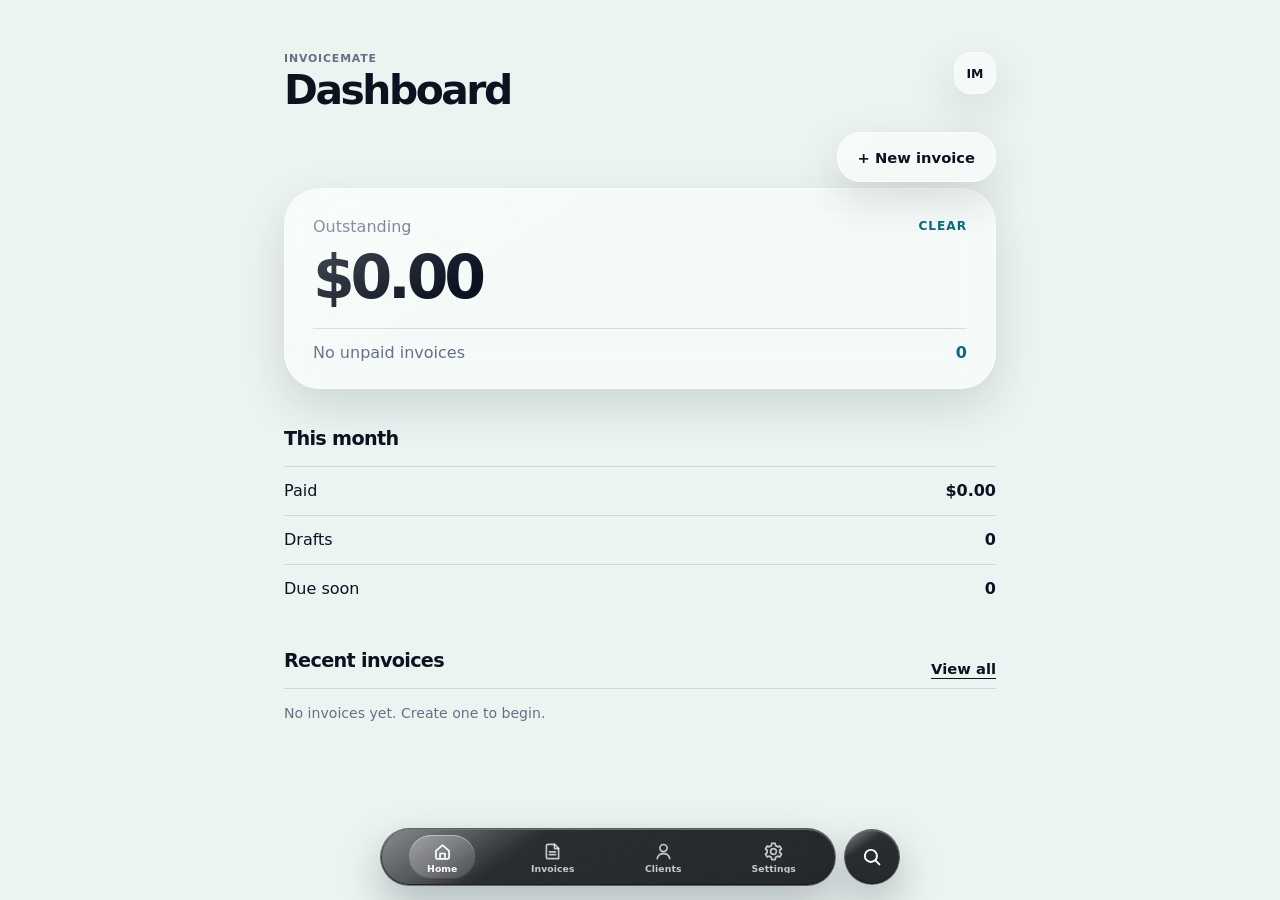
==== commit 4963630b: "Add files via upload" ====
--- a/index.html
+++ b/index.html
@@ -10,8 +10,8 @@
   <title>InvoiceMate</title>
   <link rel="manifest" href="manifest.json" />
   <link rel="apple-touch-icon" href="assets/icon-192.png" />
-  <link rel="stylesheet" href="styles/main.css?v=0.4.0" />
-  <link rel="stylesheet" href="styles/print.css?v=0.4.0" media="print" />
+  <link rel="stylesheet" href="styles/main.css?v=0.4.1" />
+  <link rel="stylesheet" href="styles/print.css?v=0.4.1" media="print" />
 </head>
 <body data-route="dashboard" data-liquid="medium" data-tint="aqua" data-template="classic">
   <div class="wallpaper" aria-hidden="true"></div>
@@ -282,15 +282,29 @@
 
   <nav class="liquid-tab-shell" aria-label="Primary navigation">
     <div class="liquid-tabbar">
-      <button type="button" class="tab-item is-active" data-route="dashboard"><span>⌂</span><small>Dashboard</small></button>
-      <button type="button" class="tab-item" data-route="invoices"><span>▤</span><small>Invoices</small></button>
-      <button type="button" class="tab-item" data-route="clients"><span>●</span><small>Clients</small></button>
-      <button type="button" class="tab-item" data-route="settings"><span>⚙</span><small>Settings</small></button>
+      <button type="button" class="tab-item is-active" data-route="dashboard" aria-label="Dashboard">
+        <svg viewBox="0 0 24 24" aria-hidden="true"><path d="M4.5 11.2 12 4.8l7.5 6.4v7.6a1.7 1.7 0 0 1-1.7 1.7H6.2a1.7 1.7 0 0 1-1.7-1.7v-7.6Z"/><path d="M9.2 20.5v-6.2h5.6v6.2"/></svg>
+        <small>Home</small>
+      </button>
+      <button type="button" class="tab-item" data-route="invoices" aria-label="Invoices">
+        <svg viewBox="0 0 24 24" aria-hidden="true"><path d="M7 3.8h7.4L19 8.4v11.8H7a2 2 0 0 1-2-2V5.8a2 2 0 0 1 2-2Z"/><path d="M14.2 3.9v4.8h4.7"/><path d="M8.4 12.4h7.2M8.4 15.6h7.2"/></svg>
+        <small>Invoices</small>
+      </button>
+      <button type="button" class="tab-item" data-route="clients" aria-label="Clients">
+        <svg viewBox="0 0 24 24" aria-hidden="true"><path d="M12 12.2a4.1 4.1 0 1 0 0-8.2 4.1 4.1 0 0 0 0 8.2Z"/><path d="M4.8 20.2c.8-3.8 3.5-5.7 7.2-5.7s6.4 1.9 7.2 5.7"/></svg>
+        <small>Clients</small>
+      </button>
+      <button type="button" class="tab-item" data-route="settings" aria-label="Settings">
+        <svg viewBox="0 0 24 24" aria-hidden="true"><path d="M12 8.7a3.3 3.3 0 1 1 0 6.6 3.3 3.3 0 0 1 0-6.6Z"/><path d="M19.1 13.4c.1-.5.1-.9.1-1.4s0-.9-.1-1.4l2-1.5-2-3.4-2.4 1a8.4 8.4 0 0 0-2.4-1.4L14 2.7h-4l-.4 2.6a8.4 8.4 0 0 0-2.4 1.4l-2.4-1-2 3.4 2 1.5c-.1.5-.1.9-.1 1.4s0 .9.1 1.4l-2 1.5 2 3.4 2.4-1a8.4 8.4 0 0 0 2.4 1.4l.4 2.6h4l.4-2.6a8.4 8.4 0 0 0 2.4-1.4l2.4 1 2-3.4-2.1-1.5Z"/></svg>
+        <small>Settings</small>
+      </button>
     </div>
-    <button type="button" class="liquid-search" data-route="invoices" aria-label="Search invoices">⌕</button>
+    <button type="button" class="liquid-search" data-route="invoices" aria-label="Search invoices">
+      <svg viewBox="0 0 24 24" aria-hidden="true"><circle cx="10.8" cy="10.8" r="6.6"/><path d="m16 16 4.1 4.1"/></svg>
+    </button>
   </nav>
 
   <div class="toast" id="toast" role="status" aria-live="polite"></div>
-  <script src="src/app.js?v=0.4.0"></script>
+  <script src="src/app.js?v=0.4.1"></script>
 </body>
 </html>
--- a/styles/main.css
+++ b/styles/main.css
@@ -1,5 +1,5 @@
 /*
-  InvoiceMate Liquid Glass v0.4.0
+  InvoiceMate Liquid Glass v0.4.1
   Inspired by Apple's Liquid Glass direction:
   - glass for navigation/controls
   - readable content layer
@@ -931,31 +931,39 @@
 .liquid-tab-shell {
   position: fixed;
   left: 50%;
-  bottom: max(16px, env(safe-area-inset-bottom));
+  bottom: max(14px, env(safe-area-inset-bottom));
   z-index: 50;
   display: flex;
-  gap: 10px;
+  justify-content: center;
+  align-items: center;
+  gap: 8px;
   transform: translateX(-50%);
-  width: min(calc(100% - 32px), 560px);
+  width: min(calc(100% - 24px), 520px);
   pointer-events: none;
 }
 
 .liquid-tabbar,
 .liquid-search {
   pointer-events: auto;
-  background: var(--dark-glass);
-  border-color: var(--dark-glass-line);
+  background:
+    linear-gradient(145deg, rgba(255,255,255,.14), transparent 30%),
+    linear-gradient(160deg, rgba(28,31,35,.92), rgba(10,12,14,.88));
+  border-color: rgba(255,255,255,.24);
   color: #fff;
+  box-shadow:
+    0 18px 42px rgba(11,18,32,.26),
+    inset 0 1px 0 rgba(255,255,255,.28),
+    inset 0 -1px 0 rgba(0,0,0,.34);
 }
 
 .liquid-tabbar {
   display: grid;
-  grid-template-columns: repeat(4, 1fr);
+  grid-template-columns: repeat(4, minmax(0, 1fr));
   flex: 1 1 auto;
   min-width: 0;
-  height: 62px;
-  border-radius: 31px;
-  padding: 7px;
+  height: 58px;
+  border-radius: 29px;
+  padding: 6px;
 }
 
 .tab-item {
@@ -968,39 +976,73 @@
   min-width: 0;
   border: 0;
   border-radius: 23px;
-  color: #d8dee8;
+  color: rgba(255,255,255,.74);
   background: transparent;
 }
 
-.tab-item span {
-  font-size: 1.08rem;
-  line-height: 1;
-  font-weight: 800;
+.tab-item::before {
+  content: "";
+  position: absolute;
+  left: 50%;
+  top: 50%;
+  z-index: -1;
+  width: 66px;
+  height: 44px;
+  border-radius: 22px;
+  transform: translate(-50%, -50%) scale(.82);
+  opacity: 0;
+  background:
+    linear-gradient(145deg, rgba(255,255,255,.30), rgba(255,255,255,.12));
+  box-shadow:
+    inset 0 1px 0 rgba(255,255,255,.40),
+    inset 0 -1px 0 rgba(0,0,0,.20);
+  transition: opacity .18s ease, transform .18s ease;
+}
+
+.tab-item.is-active::before {
+  opacity: 1;
+  transform: translate(-50%, -50%) scale(1);
+}
+
+.tab-item svg,
+.liquid-search svg {
+  width: 21px;
+  height: 21px;
+  stroke: currentColor;
+  stroke-width: 1.9;
+  fill: none;
+  stroke-linecap: round;
+  stroke-linejoin: round;
 }
 
 .tab-item small {
-  max-width: 100%;
+  max-width: 72px;
   overflow: hidden;
   font-size: .58rem;
+  line-height: 1;
   font-weight: 720;
+  letter-spacing: .01em;
   white-space: nowrap;
   text-overflow: ellipsis;
 }
 
 .tab-item.is-active {
   color: #fff;
-  background: rgba(255,255,255,.16);
-  box-shadow: inset 0 0 0 1px rgba(255,255,255,.15);
 }
 
 .liquid-search {
   display: grid;
   place-items: center;
-  flex: 0 0 62px;
-  width: 62px;
-  height: 62px;
-  border-radius: 31px;
-  font-size: 1.45rem;
+  flex: 0 0 56px;
+  width: 56px;
+  height: 56px;
+  border-radius: 28px;
+}
+
+.liquid-search svg {
+  width: 22px;
+  height: 22px;
+  stroke-width: 2.1;
 }
 
 .toast {
@@ -1058,19 +1100,28 @@
     right: 18px;
   }
   .liquid-tab-shell {
-    width: calc(100% - 20px);
-    gap: 8px;
+    width: calc(100% - 18px);
+    gap: 7px;
   }
   .liquid-search {
-    flex-basis: 58px;
-    width: 58px;
-    height: 58px;
+    flex-basis: 52px;
+    width: 52px;
+    height: 52px;
   }
   .liquid-tabbar {
-    height: 58px;
+    height: 54px;
+    padding: 5px;
+  }
+  .tab-item::before {
+    width: 60px;
+    height: 40px;
+  }
+  .tab-item svg {
+    width: 19px;
+    height: 19px;
   }
   .tab-item small {
-    font-size: .54rem;
+    font-size: .52rem;
   }
   .action-pair,
   .two-col {
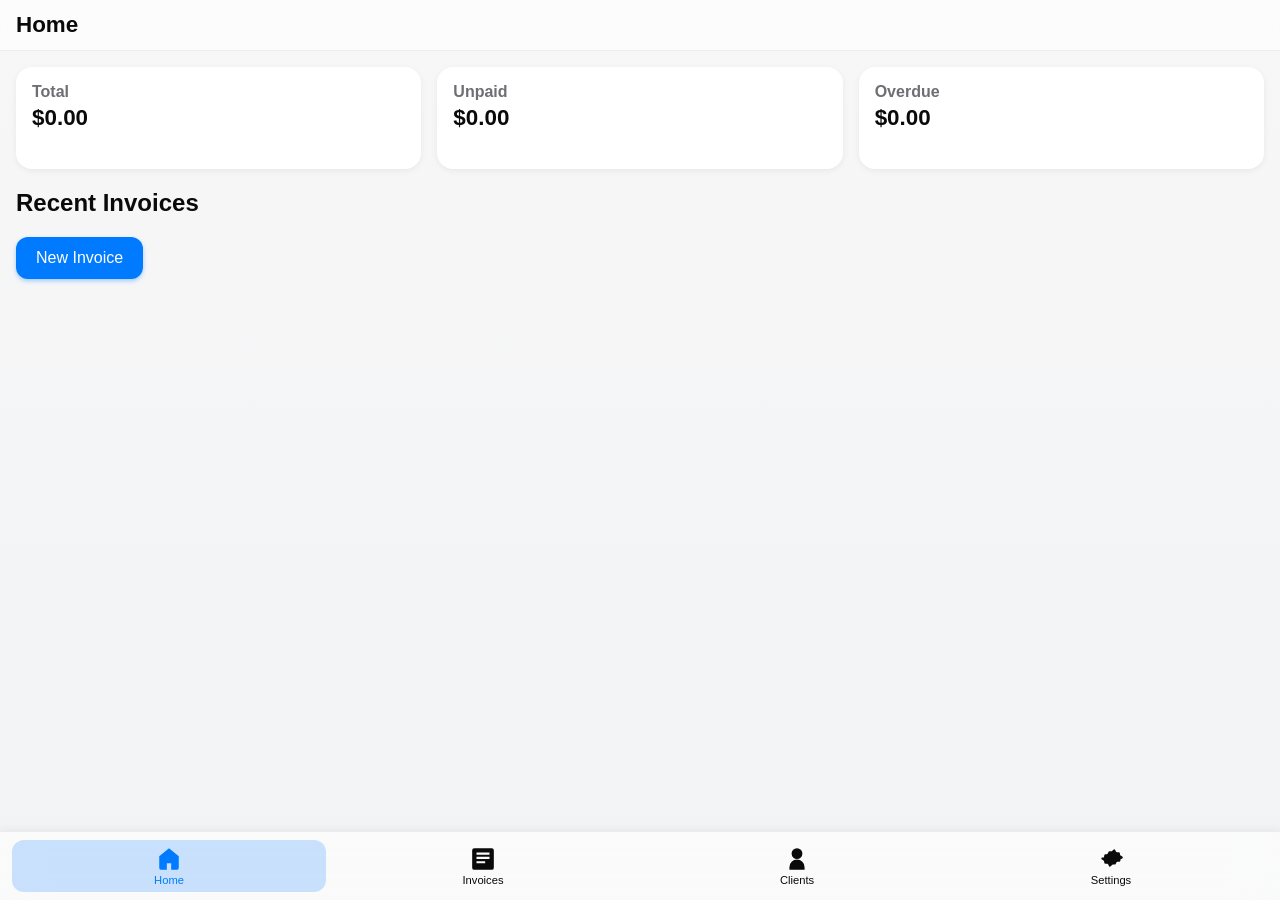
==== commit 52eb4de8: "Add files via upload" ====
--- a/index.html
+++ b/index.html
@@ -1,310 +1,228 @@
-<!doctype html>
-<html lang="en-AU">
-<head>
-  <meta charset="utf-8" />
-  <meta name="viewport" content="width=device-width, initial-scale=1, viewport-fit=cover" />
-  <meta name="theme-color" content="#ecf4f2" />
-  <meta name="apple-mobile-web-app-capable" content="yes" />
-  <meta name="apple-mobile-web-app-title" content="InvoiceMate" />
-  <meta name="apple-mobile-web-app-status-bar-style" content="default" />
-  <title>InvoiceMate</title>
-  <link rel="manifest" href="manifest.json" />
-  <link rel="apple-touch-icon" href="assets/icon-192.png" />
-  <link rel="stylesheet" href="styles/main.css?v=0.4.1" />
-  <link rel="stylesheet" href="styles/print.css?v=0.4.1" media="print" />
-</head>
-<body data-route="dashboard" data-liquid="medium" data-tint="aqua" data-template="classic">
-  <div class="wallpaper" aria-hidden="true"></div>
-
-  <main class="app-main">
-    <section class="screen is-active" id="screen-dashboard" aria-labelledby="dashboardTitle">
-      <header class="large-title">
-        <div>
-          <p class="eyebrow">InvoiceMate</p>
-          <h1 id="dashboardTitle">Dashboard</h1>
-        </div>
-        <button class="glass-mark" type="button" data-route="style" aria-label="Open style settings">IM</button>
-      </header>
-
-      <div class="floating-toolbar">
-        <button class="toolbar-action" type="button" data-new-invoice>+ New invoice</button>
+<!DOCTYPE html>
+<html lang="en">
+  <head>
+    <meta charset="UTF-8" />
+    <meta name="viewport" content="width=device-width, initial-scale=1.0, viewport-fit=cover" />
+    <meta name="apple-mobile-web-app-capable" content="yes" />
+    <!-- Use default status bar so the tab bar is clearly separated from the system status area -->
+    <meta name="apple-mobile-web-app-status-bar-style" content="default" />
+    <title>InvoiceMate</title>
+    <link rel="manifest" href="manifest.json?v=0.4.3" />
+    <link rel="stylesheet" href="styles/main.css?v=0.4.3" />
+  </head>
+  <body>
+    <div id="app">
+      <!-- Home / Dashboard section -->
+      <section id="home-section" class="section active">
+        <header class="page-header">
+          <h1>Home</h1>
+        </header>
+        <div class="content home-content">
+          <div class="summary-cards">
+            <div class="summary-card" id="summary-total">
+              <h2>Total</h2>
+              <p class="value" id="summary-total-value">$0.00</p>
+            </div>
+            <div class="summary-card" id="summary-unpaid">
+              <h2>Unpaid</h2>
+              <p class="value" id="summary-unpaid-value">$0.00</p>
+            </div>
+            <div class="summary-card" id="summary-overdue">
+              <h2>Overdue</h2>
+              <p class="value" id="summary-overdue-value">$0.00</p>
+            </div>
+          </div>
+          <div class="recent-list">
+            <h2>Recent Invoices</h2>
+            <ul id="recent-invoices"></ul>
+          </div>
+          <button class="primary-action" id="new-invoice-btn">New Invoice</button>
+        </div>
+      </section>
+
+      <!-- Invoices section -->
+      <section id="invoices-section" class="section">
+        <header class="page-header">
+          <h1>Invoices</h1>
+        </header>
+        <div class="content invoices-content">
+          <div class="list-header">
+            <button class="primary-action" id="add-invoice-btn">New Invoice</button>
+          </div>
+          <ul id="invoice-list" class="item-list"></ul>
+        </div>
+      </section>
+
+      <!-- Clients section -->
+      <section id="clients-section" class="section">
+          <header class="page-header">
+            <h1>Clients</h1>
+          </header>
+          <div class="content clients-content">
+            <div class="list-header">
+              <button class="primary-action" id="add-client-btn">New Client</button>
+            </div>
+            <ul id="client-list" class="item-list"></ul>
+          </div>
+      </section>
+
+      <!-- Settings section -->
+      <section id="settings-section" class="section">
+        <header class="page-header">
+          <h1>Settings</h1>
+        </header>
+        <div class="content settings-content">
+          <h2>Business Profile</h2>
+          <form id="business-form" class="settings-form">
+            <label>
+              Business Name
+              <input type="text" id="business-name" autocomplete="organization" />
+            </label>
+            <label>
+              ABN (11 digits)
+              <input type="text" id="business-abn" inputmode="numeric" pattern="\d{11}" maxlength="11" />
+            </label>
+            <label>
+              Address
+              <input type="text" id="business-address" />
+            </label>
+            <label>
+              Email
+              <input type="email" id="business-email" />
+            </label>
+            <label>
+              Phone
+              <input type="tel" id="business-phone" />
+            </label>
+            <label>
+              BSB
+              <input type="text" id="business-bsb" />
+            </label>
+            <label>
+              Account Number
+              <input type="text" id="business-account" />
+            </label>
+            <label class="checkbox-row">
+              <input type="checkbox" id="gst-registered" />
+              <span>GST Registered</span>
+            </label>
+          </form>
+          <h2>Appearance</h2>
+          <div class="appearance-options">
+            <div class="option-group">
+              <h3>Accent Colour</h3>
+              <div class="swatch-list" id="accent-options"></div>
+            </div>
+            <div class="option-group">
+              <h3>Glass Strength</h3>
+              <div class="swatch-list" id="glass-options"></div>
+            </div>
+          </div>
+        </div>
+      </section>
+
+      <!-- Invoice Editor Overlay -->
+      <div id="invoice-editor" class="overlay hidden">
+        <div class="overlay-content">
+          <header class="overlay-header">
+            <h2 id="editor-title">New Invoice</h2>
+            <button class="icon-btn" id="close-editor" aria-label="Close">×</button>
+          </header>
+          <div class="overlay-body">
+            <form id="invoice-form" class="invoice-form">
+              <label>
+                Client
+                <select id="invoice-client"></select>
+              </label>
+              <label>
+                Invoice Date
+                <input type="date" id="invoice-date" />
+              </label>
+              <label>
+                Due Date
+                <input type="date" id="invoice-due" />
+              </label>
+              <div id="line-items">
+                <!-- line items will be inserted here -->
+              </div>
+              <button type="button" id="add-line-item" class="secondary-action">Add Item</button>
+              <div class="totals">
+                <div>
+                  <span>Subtotal</span>
+                  <span id="subtotal-value">$0.00</span>
+                </div>
+                <div>
+                  <span>GST</span>
+                  <span id="gst-value">$0.00</span>
+                </div>
+                <div class="total">
+                  <span>Total</span>
+                  <span id="total-value">$0.00</span>
+                </div>
+              </div>
+              <div class="form-actions">
+                <button type="submit" class="primary-action">Save Invoice</button>
+              </div>
+            </form>
+          </div>
+        </div>
       </div>
 
-      <section class="hero-glass" aria-label="Outstanding invoices">
-        <div class="hero-topline">
-          <span>Outstanding</span>
-          <strong id="summaryStatus">Clear</strong>
-        </div>
-        <div class="hero-amount" id="outstandingAmount">$0.00</div>
-        <div class="hairline"></div>
-        <div class="hero-row">
-          <span id="outstandingHelper">No unpaid invoices</span>
-          <strong id="openInvoiceCount">0</strong>
-        </div>
-      </section>
-
-      <section class="content-list">
-        <h2>This month</h2>
-        <div class="data-line"><span>Paid</span><strong id="paidThisMonth">$0.00</strong></div>
-        <div class="data-line"><span>Drafts</span><strong id="draftCount">0</strong></div>
-        <div class="data-line"><span>Due soon</span><strong id="dueSoonCount">0</strong></div>
-      </section>
-
-      <section class="content-list recent-block">
-        <div class="section-row">
-          <h2>Recent invoices</h2>
-          <button class="link-button" type="button" data-route="invoices">View all</button>
-        </div>
-        <div id="recentList"></div>
-      </section>
-    </section>
-
-    <section class="screen" id="screen-invoices" aria-labelledby="invoicesTitle">
-      <header class="large-title">
-        <div>
-          <p class="eyebrow">Records</p>
-          <h1 id="invoicesTitle">Invoices</h1>
-        </div>
-        <button class="glass-mark" type="button" data-new-invoice aria-label="Create invoice">+</button>
-      </header>
-
-      <label class="glass-search">
-        <span class="sr-only">Search invoice</span>
-        <input id="invoiceSearch" type="search" placeholder="Search invoice or client" />
-      </label>
-
-      <div class="mini-segment" role="tablist" aria-label="Invoice filter">
-        <button type="button" class="is-active" data-filter="all">All</button>
-        <button type="button" data-filter="draft">Draft</button>
-        <button type="button" data-filter="sent">Sent</button>
-        <button type="button" data-filter="paid">Paid</button>
-        <button type="button" data-filter="overdue">Overdue</button>
+      <!-- Client Editor Overlay -->
+      <div id="client-editor" class="overlay hidden">
+        <div class="overlay-content">
+          <header class="overlay-header">
+            <h2 id="client-editor-title">New Client</h2>
+            <button class="icon-btn" id="close-client-editor" aria-label="Close">×</button>
+          </header>
+          <div class="overlay-body">
+            <form id="client-form" class="client-form">
+              <label>
+                Client Name
+                <input type="text" id="client-name" required />
+              </label>
+              <label>
+                Email
+                <input type="email" id="client-email" />
+              </label>
+              <label>
+                Phone
+                <input type="tel" id="client-phone" />
+              </label>
+              <label>
+                ABN (optional)
+                <input type="text" id="client-abn" maxlength="11" />
+              </label>
+              <label>
+                Address
+                <input type="text" id="client-address" />
+              </label>
+              <div class="form-actions">
+                <button type="submit" class="primary-action">Save Client</button>
+              </div>
+            </form>
+          </div>
+        </div>
       </div>
-
-      <section class="ledger-glass">
-        <div class="ledger-head">
-          <span>Invoice</span>
-          <span>Client</span>
-          <span>AUD</span>
-        </div>
-        <div id="invoiceRows" class="ledger-rows"></div>
-      </section>
-    </section>
-
-    <section class="screen" id="screen-create" aria-labelledby="createTitle">
-      <header class="large-title">
-        <div>
-          <p class="eyebrow">New invoice</p>
-          <h1 id="createTitle">Create</h1>
-        </div>
-        <button class="glass-mark" type="button" data-reset-draft aria-label="Reset draft">↺</button>
-      </header>
-
-      <div class="mini-segment create-steps" role="tablist" aria-label="Invoice steps">
-        <button type="button" data-step="client">Client</button>
-        <button type="button" class="is-active" data-step="items">Items</button>
-        <button type="button" data-step="review">Review</button>
-      </div>
-
-      <form id="invoiceForm" class="create-form" autocomplete="off">
-        <section class="form-glass" id="formClient">
-          <h2>Client</h2>
-          <label class="field">
-            <span>Saved client</span>
-            <select id="clientSelect">
-              <option value="">Manual entry</option>
-            </select>
-          </label>
-          <label class="line-field"><span>Client name</span><input id="clientName" placeholder="Client or business name" /></label>
-          <label class="line-field"><span>Email</span><input id="clientEmail" type="email" placeholder="client@example.com" /></label>
-          <label class="line-field"><span>Address</span><textarea id="clientAddress" rows="2" placeholder="Street, suburb, state, postcode"></textarea></label>
-          <label class="line-field"><span>Client ABN optional</span><input id="clientAbn" inputmode="numeric" /></label>
-          <button class="secondary-button full" type="button" id="saveClientBtn">Save client</button>
-        </section>
-
-        <section class="form-glass is-active" id="formItems">
-          <h2>Service item</h2>
-          <div id="lineItems" class="line-items"></div>
-          <button class="link-button" type="button" id="addLineBtn">+ Add item</button>
-        </section>
-
-        <section class="form-glass" id="formReview">
-          <h2>Invoice details</h2>
-          <div class="two-col">
-            <label class="line-field"><span>Invoice number</span><input id="invoiceNumber" /></label>
-            <label class="line-field"><span>Status</span><select id="invoiceStatus"><option value="draft">Draft</option><option value="sent">Sent</option><option value="paid">Paid</option></select></label>
-          </div>
-          <div class="two-col">
-            <label class="line-field"><span>Invoice date</span><input id="invoiceDate" type="date" /></label>
-            <label class="line-field"><span>Due date</span><input id="dueDate" type="date" /></label>
-          </div>
-          <label class="line-field"><span>Reference / PO optional</span><input id="invoiceReference" /></label>
-          <label class="line-field"><span>Notes / terms</span><textarea id="invoiceNotes" rows="3"></textarea></label>
-        </section>
-      </form>
-
-      <section class="dark-total-glass">
-        <p>Total payable</p>
-        <strong id="draftTotal">$0.00</strong>
-        <span id="draftTaxSummary">Subtotal $0.00 · GST $0.00</span>
-      </section>
-
-      <div class="action-pair">
-        <button class="secondary-button full" type="button" data-route="preview">Preview</button>
-        <button class="primary-button full" type="button" id="saveInvoiceBtn">Save</button>
-      </div>
-    </section>
-
-    <section class="screen" id="screen-clients" aria-labelledby="clientsTitle">
-      <header class="large-title">
-        <div>
-          <p class="eyebrow">Bill to</p>
-          <h1 id="clientsTitle">Clients</h1>
-        </div>
-        <button class="glass-mark" type="button" data-new-invoice aria-label="New invoice">+</button>
-      </header>
-      <div id="clientRows" class="content-list rows-only"></div>
-    </section>
-
-    <section class="screen" id="screen-preview" aria-labelledby="previewTitle">
-      <header class="large-title">
-        <div>
-          <p class="eyebrow">Tax invoice</p>
-          <h1 id="previewTitle">Preview</h1>
-        </div>
-        <button class="glass-mark" type="button" data-print aria-label="Print invoice">↗</button>
-      </header>
-
-      <section class="preview-toolbar">
-        <span id="templateName">Classic Glass</span>
-        <button type="button" data-print>Export</button>
-      </section>
-
-      <article id="invoicePreview" class="invoice-paper"></article>
-    </section>
-
-    <section class="screen" id="screen-settings" aria-labelledby="settingsTitle">
-      <header class="large-title">
-        <div>
-          <p class="eyebrow">Business</p>
-          <h1 id="settingsTitle">Settings</h1>
-        </div>
-        <button class="glass-mark" type="button" id="saveSettingsBtn" aria-label="Save settings">✓</button>
-      </header>
-
-      <form id="settingsForm" class="settings-form">
-        <section class="form-glass is-active">
-          <h2>Business profile</h2>
-          <label class="line-field"><span>Business name</span><input id="businessName" placeholder="Your business name" /></label>
-          <label class="line-field"><span>ABN</span><input id="businessAbn" inputmode="numeric" placeholder="11 digits" /><small id="abnHelp"></small></label>
-          <label class="line-field"><span>Email</span><input id="businessEmail" type="email" /></label>
-          <label class="line-field"><span>Phone</span><input id="businessPhone" type="tel" /></label>
-          <label class="line-field"><span>Address</span><textarea id="businessAddress" rows="2"></textarea></label>
-        </section>
-
-        <section class="form-glass is-active">
-          <h2>GST and payment</h2>
-          <label class="toggle-line"><span>GST registered</span><input id="gstRegistered" type="checkbox" /></label>
-          <label class="line-field"><span>GST mode</span><select id="gstMode"><option value="exclusive">Rates exclude GST</option><option value="inclusive">Rates include GST</option></select></label>
-          <label class="line-field"><span>Payment terms</span><select id="paymentTerms"><option value="7">7 days</option><option value="14">14 days</option><option value="30">30 days</option></select></label>
-          <label class="line-field"><span>Invoice prefix</span><input id="invoicePrefix" /></label>
-          <label class="line-field"><span>Bank name</span><input id="bankName" /></label>
-          <label class="line-field"><span>BSB</span><input id="bankBsb" inputmode="numeric" /></label>
-          <label class="line-field"><span>Account number</span><input id="bankAccountNumber" inputmode="numeric" /></label>
-          <label class="line-field"><span>Account name</span><input id="bankAccountName" /></label>
-        </section>
-      </form>
-    </section>
-
-    <section class="screen" id="screen-style" aria-labelledby="styleTitle">
-      <header class="large-title">
-        <div>
-          <p class="eyebrow">Liquid Glass</p>
-          <h1 id="styleTitle">Style</h1>
-        </div>
-        <button class="glass-mark" type="button" data-route="dashboard" aria-label="Done">✓</button>
-      </header>
-
-      <p class="helper-copy">Glass is used for navigation and controls. Main content stays readable.</p>
-
-      <section class="form-glass is-active style-card">
-        <h2>Glass strength</h2>
-        <input id="glassRange" class="glass-range" type="range" min="0" max="2" step="1" value="1" />
-        <div class="range-labels"><span>Clear</span><span>Balanced</span><span>Frosted</span></div>
-      </section>
-
-      <section class="form-glass is-active style-card">
-        <h2>Accent tint</h2>
-        <div class="swatches">
-          <button type="button" class="swatch is-active" data-tint-choice="aqua" style="--sw:#67e8f9"><span>Aqua</span></button>
-          <button type="button" class="swatch" data-tint-choice="violet" style="--sw:#a78bfa"><span>Violet</span></button>
-          <button type="button" class="swatch" data-tint-choice="blue" style="--sw:#93c5fd"><span>Blue</span></button>
-          <button type="button" class="swatch" data-tint-choice="mint" style="--sw:#86efac"><span>Mint</span></button>
-          <button type="button" class="swatch" data-tint-choice="gold" style="--sw:#fde68a"><span>Gold</span></button>
-        </div>
-      </section>
-
-      <section class="form-glass is-active style-card">
-        <h2>Invoice skin</h2>
-        <button class="setting-row is-active" type="button" data-template-choice="classic"><strong>Classic Glass</strong><span>Professional A4 with subtle liquid edge</span></button>
-        <button class="setting-row" type="button" data-template-choice="modern"><strong>Modern Accent</strong><span>Stronger left accent for branding</span></button>
-        <button class="setting-row" type="button" data-template-choice="compact"><strong>Compact</strong><span>Short one-page service invoice</span></button>
-      </section>
-    </section>
-
-    <section class="screen" id="screen-backup" aria-labelledby="backupTitle">
-      <header class="large-title">
-        <div>
-          <p class="eyebrow">Local data</p>
-          <h1 id="backupTitle">Backup</h1>
-        </div>
-      </header>
-
-      <section class="form-glass is-active">
-        <h2>Export</h2>
-        <p class="helper-copy">Downloads invoices, clients, settings and style as a JSON file.</p>
-        <button class="primary-button full" type="button" id="exportBackupBtn">Export backup</button>
-      </section>
-
-      <section class="form-glass is-active">
-        <h2>Import</h2>
-        <p class="helper-copy">Restores a previous InvoiceMate backup.</p>
-        <label class="file-button"><input id="importBackupInput" type="file" accept="application/json,.json" />Import backup file</label>
-      </section>
-
-      <section class="form-glass is-active danger-card">
-        <h2>Reset</h2>
-        <p class="helper-copy">Deletes all local invoices, clients and settings from this browser.</p>
-        <button class="secondary-button full danger-text" type="button" id="clearDataBtn">Clear local data</button>
-      </section>
-    </section>
-  </main>
-
-  <nav class="liquid-tab-shell" aria-label="Primary navigation">
-    <div class="liquid-tabbar">
-      <button type="button" class="tab-item is-active" data-route="dashboard" aria-label="Dashboard">
-        <svg viewBox="0 0 24 24" aria-hidden="true"><path d="M4.5 11.2 12 4.8l7.5 6.4v7.6a1.7 1.7 0 0 1-1.7 1.7H6.2a1.7 1.7 0 0 1-1.7-1.7v-7.6Z"/><path d="M9.2 20.5v-6.2h5.6v6.2"/></svg>
-        <small>Home</small>
-      </button>
-      <button type="button" class="tab-item" data-route="invoices" aria-label="Invoices">
-        <svg viewBox="0 0 24 24" aria-hidden="true"><path d="M7 3.8h7.4L19 8.4v11.8H7a2 2 0 0 1-2-2V5.8a2 2 0 0 1 2-2Z"/><path d="M14.2 3.9v4.8h4.7"/><path d="M8.4 12.4h7.2M8.4 15.6h7.2"/></svg>
-        <small>Invoices</small>
-      </button>
-      <button type="button" class="tab-item" data-route="clients" aria-label="Clients">
-        <svg viewBox="0 0 24 24" aria-hidden="true"><path d="M12 12.2a4.1 4.1 0 1 0 0-8.2 4.1 4.1 0 0 0 0 8.2Z"/><path d="M4.8 20.2c.8-3.8 3.5-5.7 7.2-5.7s6.4 1.9 7.2 5.7"/></svg>
-        <small>Clients</small>
-      </button>
-      <button type="button" class="tab-item" data-route="settings" aria-label="Settings">
-        <svg viewBox="0 0 24 24" aria-hidden="true"><path d="M12 8.7a3.3 3.3 0 1 1 0 6.6 3.3 3.3 0 0 1 0-6.6Z"/><path d="M19.1 13.4c.1-.5.1-.9.1-1.4s0-.9-.1-1.4l2-1.5-2-3.4-2.4 1a8.4 8.4 0 0 0-2.4-1.4L14 2.7h-4l-.4 2.6a8.4 8.4 0 0 0-2.4 1.4l-2.4-1-2 3.4 2 1.5c-.1.5-.1.9-.1 1.4s0 .9.1 1.4l-2 1.5 2 3.4 2.4-1a8.4 8.4 0 0 0 2.4 1.4l.4 2.6h4l.4-2.6a8.4 8.4 0 0 0 2.4-1.4l2.4 1 2-3.4-2.1-1.5Z"/></svg>
-        <small>Settings</small>
-      </button>
     </div>
-    <button type="button" class="liquid-search" data-route="invoices" aria-label="Search invoices">
-      <svg viewBox="0 0 24 24" aria-hidden="true"><circle cx="10.8" cy="10.8" r="6.6"/><path d="m16 16 4.1 4.1"/></svg>
-    </button>
-  </nav>
-
-  <div class="toast" id="toast" role="status" aria-live="polite"></div>
-  <script src="src/app.js?v=0.4.1"></script>
-</body>
-</html>
+    <nav class="tabbar glass">
+      <button class="tab-button" data-target="home-section">
+        <svg class="icon" viewBox="0 0 24 24" aria-hidden="true"><path d="M3 9.5L12 2l9 7.5V20a2 2 0 0 1-2 2h-5v-6H10v6H5a2 2 0 0 1-2-2V9.5z"/></svg>
+        <span class="label">Home</span>
+      </button>
+      <button class="tab-button" data-target="invoices-section">
+        <svg class="icon" viewBox="0 0 24 24" aria-hidden="true"><path d="M4 2h16a2 2 0 0 1 2 2v16a2 2 0 0 1-2 2H4a2 2 0 0 1-2-2V4a2 2 0 0 1 2-2zm2 4v2h12V6H6zm0 4v2h12v-2H6zm0 4v2h8v-2H6z"/></svg>
+        <span class="label">Invoices</span>
+      </button>
+      <button class="tab-button" data-target="clients-section">
+        <svg class="icon" viewBox="0 0 24 24" aria-hidden="true"><path d="M12 12a5 5 0 1 0-5-5 5 5 0 0 0 5 5zm-7 7.5a7 7 0 0 1 14 0V22H5z"/></svg>
+        <span class="label">Clients</span>
+      </button>
+      <button class="tab-button" data-target="settings-section">
+        <svg class="icon" viewBox="0 0 24 24" aria-hidden="true"><path d="M12 9.5A2.5 2.5 0 1 0 14.5 12 2.5 2.5 0 0 0 12 9.5zm8.94 2.79 1.46-.85a1 1 0 0 0 0-1.74l-1.46-.85a1 1 0 0 1-.48-.62l-.28-1.62a1 1 0 0 0-1-.83h-1.69a1 1 0 0 1-.94-.65l-.68-1.37a1 1 0 0 0-1.61-.36l-1.27 1.27a1 1 0 0 1-.7.29h-1.68a1 1 0 0 0-.94.65l-.68 1.37a1 1 0 0 1-.94.65H6.82a1 1 0 0 0-1 .83l-.28 1.62a1 1 0 0 1-.48.62L3.6 10.7a1 1 0 0 0 0 1.74l1.46.85a1 1 0 0 1 .48.62l.28 1.62a1 1 0 0 0 1 .83h1.68a1 1 0 0 1 .94.65l.68 1.37a1 1 0 0 0 1.61.36l1.27-1.27a1 1 0 0 1 .7-.29h1.68a1 1 0 0 0 .94-.65l.68-1.37a1 1 0 0 1 .94-.65h1.69a1 1 0 0 0 1-.83l.28-1.62a1 1 0 0 1 .48-.62z"/></svg>
+        <span class="label">Settings</span>
+      </button>
+    </nav>
+    <script src="src/app.js?v=0.4.3" type="module"></script>
+  </body>
+</html>
--- a/styles/main.css
+++ b/styles/main.css
@@ -1,1139 +1,407 @@
 /*
-  InvoiceMate Liquid Glass v0.4.1
-  Inspired by Apple's Liquid Glass direction:
-  - glass for navigation/controls
-  - readable content layer
-  - floating tab bar
-  - compact active tab capsule
-*/
-
+ * InvoiceMate Liquid Glass theme (v0.4.2)
+ *
+ * This stylesheet implements a clean, professional interface inspired by
+ * Apple's Liquid Glass design guidance. Controls and navigation elements
+ * float on a distinct translucent layer, while content remains clear and
+ * readable beneath. Spacing, typography, and colours are tuned for legibility
+ * and ease of use. Accent colours and glass strength can be customised via
+ * CSS variables exposed on the :root element.
+ */
+
+/* Base variables */
 :root {
-  color-scheme: light;
-  --ink: #0b1220;
-  --muted: #667085;
-  --subtle: #94a3b8;
-  --line: rgba(11,18,32,.13);
-  --line-strong: rgba(11,18,32,.22);
-  --paper: rgba(255,255,255,.86);
-  --glass: rgba(255,255,255,.48);
-  --glass-strong: rgba(255,255,255,.62);
-  --glass-line: rgba(255,255,255,.72);
-  --dark-glass: rgba(9,11,14,.84);
-  --dark-glass-line: rgba(255,255,255,.23);
-  --accent: #0b6b80;
-  --accent-soft: #67e8f9;
-  --danger: #b91c1c;
-  --tab-bottom: 16px;
-  --tab-height: 62px;
-  --font: -apple-system, BlinkMacSystemFont, "SF Pro Text", "SF Pro Display", system-ui, sans-serif;
-  --display: -apple-system, BlinkMacSystemFont, "SF Pro Display", "SF Pro Text", system-ui, sans-serif;
-  --shadow: 0 18px 45px rgba(23,35,45,.14);
-  --glass-blur: 24px;
-  --glass-opacity: .48;
-}
-
-body[data-liquid="clear"] {
-  --glass: rgba(255,255,255,.32);
-  --glass-strong: rgba(255,255,255,.48);
-  --glass-blur: 18px;
-}
-
-body[data-liquid="frosted"] {
-  --glass: rgba(255,255,255,.64);
-  --glass-strong: rgba(255,255,255,.76);
-  --glass-blur: 30px;
-}
-
-body[data-tint="violet"] { --accent: #7c3aed; --accent-soft: #a78bfa; }
-body[data-tint="blue"] { --accent: #2563eb; --accent-soft: #93c5fd; }
-body[data-tint="mint"] { --accent: #15803d; --accent-soft: #86efac; }
-body[data-tint="gold"] { --accent: #8a5a00; --accent-soft: #fde68a; }
-
-* { box-sizing: border-box; -webkit-tap-highlight-color: transparent; }
-
-html {
-  width: 100%;
-  min-height: 100%;
-  overflow-x: hidden;
-  -webkit-text-size-adjust: 100%;
-  background: #ecf4f2;
-}
-
+  --accent-color: #007aff; /* default Apple blue */
+  --accent-color-rgb: 0, 122, 255;
+  --glass-color-light: rgba(255, 255, 255, 0.6);
+  --glass-color-dark: rgba(28, 28, 30, 0.6);
+  --glass-blur: 20px;
+  --background-light: #f6f7f8;
+  --background-dark: #1e1e1e;
+  /* subtle gradient used for the body background to emphasise content */
+  --background-gradient: linear-gradient(to bottom, #f7f7f8 0%, #f2f3f4 100%);
+  --card-background-light: #ffffff;
+  --card-background-dark: #2c2c2e;
+  --text-color-light: #0a0a0a;
+  --text-color-dark: #f5f5f5;
+  --muted-color-light: #6e6e73;
+  --muted-color-dark: #8e8e93;
+}
+
+/* Light mode default */
 body {
-  width: 100%;
-  min-height: 100vh;
-  margin: 0;
-  overflow-x: hidden;
-  font-family: var(--font);
-  color: var(--ink);
-  background: #ecf4f2;
-}
-
-button, input, textarea, select { font: inherit; }
-button { cursor: pointer; }
-input, textarea, select {
-  width: 100%;
-  border: 0;
-  border-radius: 0;
-  outline: none;
-  color: var(--ink);
+  font-family: -apple-system, BlinkMacSystemFont, 'SF Pro Text', 'SF Pro Display', 'Segoe UI', Roboto, Oxygen, Ubuntu, Cantarell, 'Open Sans', 'Helvetica Neue', sans-serif;
+  margin: 0;
+  /* Use a subtle gradient to emphasise content under glass layers */
+  background: var(--background-gradient);
+  color: var(--text-color-light);
+  -webkit-tap-highlight-color: transparent;
+  height: 100vh;
+  overflow: hidden;
+  display: flex;
+  flex-direction: column;
+}
+
+/* Simple reset */
+* {
+  box-sizing: border-box;
+}
+
+/* Hide forms autoprefix icons on iOS */
+input,
+select,
+textarea,
+button {
+  font-family: inherit;
+  font-size: 1rem;
+  color: inherit;
+}
+
+/* Sections */
+.section {
+  flex: 1;
+  display: none;
+  overflow-y: auto;
+  padding-bottom: calc(4rem + env(safe-area-inset-bottom));
+}
+.section.active {
+  display: block;
+}
+
+.page-header {
+  position: sticky;
+  top: 0;
+  backdrop-filter: blur(calc(var(--glass-blur) / 2));
+  background: var(--glass-color-light);
+  padding: 0.75rem 1rem;
+  border-bottom: 1px solid rgba(0, 0, 0, 0.06);
+  display: flex;
+  align-items: center;
+  z-index: 1;
+  transition: box-shadow 0.25s ease;
+}
+
+.page-header h1 {
+  margin: 0;
+  font-size: 1.4rem;
+  font-weight: 600;
+}
+
+/* Scroll edge effect: when content is scrolled, add a subtle shadow to the header */
+.page-header.scrolled {
+  box-shadow: 0 2px 6px rgba(0, 0, 0, 0.08);
+}
+
+.content {
+  padding: 1rem;
+}
+
+/* Summary cards */
+.summary-cards {
+  display: flex;
+  gap: 1rem;
+  flex-wrap: wrap;
+  margin-bottom: 1rem;
+}
+.summary-card {
+  flex: 1 1 calc(33.333% - 0.75rem);
+  background: var(--card-background-light);
+  border-radius: 16px;
+  padding: 1rem;
+  box-shadow: 0 2px 6px rgba(0, 0, 0, 0.06);
+  min-width: 120px;
+}
+.summary-card h2 {
+  margin: 0;
+  font-size: 1rem;
+  color: var(--muted-color-light);
+}
+.summary-card .value {
+  font-size: 1.4rem;
+  font-weight: 600;
+  margin-top: 0.25rem;
+}
+
+/* List header */
+.list-header {
+  display: flex;
+  justify-content: flex-end;
+  align-items: center;
+  margin-bottom: 0.5rem;
+}
+
+/* Item list */
+.item-list {
+  list-style: none;
+  margin: 0;
+  padding: 0;
+}
+.item-list li {
+  display: flex;
+  justify-content: space-between;
+  align-items: center;
+  padding: 0.75rem 1rem;
+  background: var(--card-background-light);
+  border-radius: 14px;
+  margin-bottom: 0.5rem;
+  box-shadow: 0 1px 4px rgba(0, 0, 0, 0.05);
+}
+.item-list li h3 {
+  margin: 0 0 0.25rem;
+  font-size: 1rem;
+}
+.item-list li p {
+  margin: 0;
+  font-size: 0.9rem;
+  color: var(--muted-color-light);
+}
+
+/* Primary & secondary actions */
+.primary-action,
+.secondary-action {
+  display: inline-block;
+  padding: 0.75rem 1.25rem;
+  border-radius: 12px;
+  border: none;
+  cursor: pointer;
+  font-size: 1rem;
+  text-align: center;
+}
+.primary-action {
+  background: rgb(var(--accent-color-rgb));
+  color: #ffffff;
+  box-shadow: 0 2px 4px rgba(var(--accent-color-rgb), 0.35);
+}
+.primary-action:active {
+  transform: translateY(1px);
+}
+.secondary-action {
+  background: rgba(var(--accent-color-rgb), 0.1);
+  color: rgb(var(--accent-color-rgb));
+}
+.secondary-action:active {
+  background: rgba(var(--accent-color-rgb), 0.2);
+}
+
+/* Tab bar */
+/*
+ * The tab bar floats above content at the bottom of the screen. It uses the
+ * Liquid Glass material: a lightly tinted layer with blur that allows
+ * underlying content to peek through. A subtle shadow separates it from
+ * content. Active tabs are tinted with the accent colour.
+ */
+.tabbar {
+  position: fixed;
+  bottom: 0;
+  left: 0;
+  right: 0;
+  display: flex;
+  justify-content: space-around;
+  align-items: center;
+  padding: 0.5rem 0.75rem calc(0.5rem + env(safe-area-inset-bottom)) 0.75rem;
+  backdrop-filter: blur(var(--glass-blur));
+  background: var(--glass-color-light);
+  border-top: 1px solid rgba(0, 0, 0, 0.06);
+  box-shadow: 0 -2px 8px rgba(0, 0, 0, 0.05);
+  z-index: 10;
+}
+/* Tab buttons – evenly sized, with vertical icon and label. The active tab
+ * receives a subtle accent tint. Transitions are kept minimal for motion
+ * preference users.
+ */
+.tab-button {
+  flex: 1;
   background: transparent;
-  -webkit-appearance: none;
-  appearance: none;
-}
-textarea { resize: vertical; }
-
-.wallpaper {
+  border: none;
+  padding: 0.4rem 0.35rem;
+  display: flex;
+  flex-direction: column;
+  align-items: center;
+  justify-content: center;
+  color: inherit;
+  border-radius: 12px;
+  transition: background-color 0.25s ease, color 0.25s ease;
+}
+.tab-button .icon {
+  width: 26px;
+  height: 26px;
+  fill: currentColor;
+}
+.tab-button .label {
+  font-size: 0.7rem;
+  margin-top: 0.1rem;
+}
+.tab-button.active {
+  background: rgba(var(--accent-color-rgb), 0.2);
+  color: rgb(var(--accent-color-rgb));
+}
+.tab-button.active .icon {
+  fill: rgb(var(--accent-color-rgb));
+}
+
+/* Overlays */
+.overlay {
   position: fixed;
   inset: 0;
-  z-index: -1;
-  background:
-    radial-gradient(circle at 14% 11%, rgba(255,255,255,.9), transparent 22%),
-    radial-gradient(circle at 88% 12%, rgba(187,221,241,.75), transparent 26%),
-    radial-gradient(circle at 20% 68%, rgba(245,232,200,.55), transparent 30%),
-    radial-gradient(circle at 88% 76%, rgba(191,227,211,.58), transparent 32%),
-    linear-gradient(160deg, #dcefea 0%, #f7faf6 55%, #dde8de 100%);
-}
-
-.wallpaper::before {
-  content: "";
-  position: absolute;
-  inset: 0;
-  background:
-    linear-gradient(175deg, transparent 12%, rgba(72,126,92,.10) 13%, rgba(72,126,92,.10) 16%, transparent 17%),
-    linear-gradient(174deg, transparent 28%, rgba(72,126,92,.09) 29%, rgba(72,126,92,.09) 32%, transparent 33%),
-    linear-gradient(174deg, transparent 45%, rgba(72,126,92,.08) 46%, rgba(72,126,92,.08) 49%, transparent 50%),
-    linear-gradient(173deg, transparent 62%, rgba(72,126,92,.09) 63%, rgba(72,126,92,.09) 66%, transparent 67%);
-  filter: blur(8px);
-}
-
-.app-main {
-  width: min(100%, 780px);
-  margin: 0 auto;
-}
-
-.screen {
+  backdrop-filter: blur(10px);
+  background: rgba(0, 0, 0, 0.3);
+  display: flex;
+  justify-content: center;
+  align-items: center;
+  z-index: 20;
+}
+.overlay.hidden {
   display: none;
-  min-height: 100vh;
-  padding: 0 22px 118px;
-}
-
-.screen.is-active { display: block; }
-
-@supports (padding: max(0px)) {
-  .screen {
-    padding-top: env(safe-area-inset-top);
-    padding-left: max(22px, env(safe-area-inset-left));
-    padding-right: max(22px, env(safe-area-inset-right));
-    padding-bottom: max(118px, calc(env(safe-area-inset-bottom) + 102px));
+}
+.overlay-content {
+  background: var(--card-background-light);
+  border-radius: 20px;
+  width: 90%;
+  max-width: 600px;
+  max-height: 90vh;
+  overflow-y: auto;
+  box-shadow: 0 4px 20px rgba(0, 0, 0, 0.1);
+  display: flex;
+  flex-direction: column;
+}
+.overlay-header {
+  display: flex;
+  justify-content: space-between;
+  align-items: center;
+  padding: 1rem;
+  border-bottom: 1px solid rgba(0, 0, 0, 0.05);
+  position: sticky;
+  top: 0;
+  backdrop-filter: blur(calc(var(--glass-blur) / 2));
+  background: var(--glass-color-light);
+  z-index: 1;
+}
+.overlay-header h2 {
+  margin: 0;
+  font-size: 1.25rem;
+}
+.icon-btn {
+  background: transparent;
+  border: none;
+  font-size: 1.4rem;
+  cursor: pointer;
+  padding: 0.25rem;
+}
+.overlay-body {
+  padding: 1rem;
+  flex: 1;
+  overflow-y: auto;
+}
+
+/* Form styles */
+form {
+  display: flex;
+  flex-direction: column;
+  gap: 0.75rem;
+}
+label {
+  display: flex;
+  flex-direction: column;
+  gap: 0.25rem;
+  font-size: 0.9rem;
+}
+input,
+select,
+textarea {
+  padding: 0.6rem 0.8rem;
+  border-radius: 10px;
+  border: 1px solid rgba(0, 0, 0, 0.1);
+  background: var(--card-background-light);
+  outline: none;
+  width: 100%;
+}
+input:focus,
+select:focus,
+textarea:focus {
+  border-color: rgb(var(--accent-color-rgb));
+  box-shadow: 0 0 0 2px rgba(var(--accent-color-rgb), 0.2);
+}
+
+.checkbox-row {
+  flex-direction: row;
+  align-items: center;
+  gap: 0.5rem;
+}
+
+/* Totals */
+.totals {
+  margin-top: 1rem;
+  display: flex;
+  flex-direction: column;
+  gap: 0.35rem;
+  border-top: 1px solid rgba(0, 0, 0, 0.08);
+  padding-top: 0.75rem;
+}
+.totals div {
+  display: flex;
+  justify-content: space-between;
+  font-size: 1rem;
+}
+.totals .total span:last-child {
+  font-weight: 600;
+}
+
+.form-actions {
+  margin-top: 1rem;
+  display: flex;
+  justify-content: flex-end;
+}
+
+/* Appearance swatches */
+.appearance-options {
+  margin-top: 1rem;
+}
+.option-group {
+  margin-bottom: 1rem;
+}
+.option-group h3 {
+  margin: 0 0 0.5rem;
+  font-size: 1rem;
+}
+.swatch-list {
+  display: flex;
+  gap: 0.5rem;
+  flex-wrap: wrap;
+}
+.swatch {
+  width: 32px;
+  height: 32px;
+  border-radius: 8px;
+  border: 2px solid transparent;
+  cursor: pointer;
+  box-shadow: 0 1px 2px rgba(0, 0, 0, 0.1);
+}
+.swatch.selected {
+  border-color: rgb(var(--accent-color-rgb));
+  box-shadow: 0 0 0 2px rgba(var(--accent-color-rgb), 0.3);
+}
+
+/* Accessibility: Reduce transparency for users who prefer reduced transparency */
+@media (prefers-reduced-transparency: reduce) {
+  .page-header,
+  .tabbar,
+  .overlay-header,
+  .overlay {
+    backdrop-filter: none;
+    background: var(--card-background-light);
   }
 }
 
-.large-title {
-  display: flex;
-  justify-content: space-between;
-  align-items: flex-start;
-  gap: 18px;
-  padding-top: 52px;
-  margin-bottom: 24px;
-}
-
-.eyebrow {
-  margin: 0 0 6px;
-  color: var(--muted);
-  font-size: .68rem;
-  font-weight: 700;
-  letter-spacing: .08em;
-  text-transform: uppercase;
-}
-
-.large-title h1 {
-  margin: 0;
-  font-family: var(--display);
-  font-size: clamp(2.15rem, 9vw, 2.55rem);
-  line-height: .95;
-  letter-spacing: -.06em;
-  font-weight: 780;
-}
-
-.glass-mark,
-.floating-toolbar,
-.hero-glass,
-.glass-search,
-.mini-segment,
-.ledger-glass,
-.form-glass,
-.dark-total-glass,
-.preview-toolbar,
-.invoice-paper,
-.liquid-tabbar,
-.liquid-search {
-  position: relative;
-  border: 1px solid var(--glass-line);
-  background: var(--glass);
-  box-shadow: var(--shadow);
-  backdrop-filter: blur(var(--glass-blur)) saturate(1.45);
-  -webkit-backdrop-filter: blur(var(--glass-blur)) saturate(1.45);
-}
-
-.glass-mark::before,
-.floating-toolbar::before,
-.hero-glass::before,
-.glass-search::before,
-.mini-segment::before,
-.ledger-glass::before,
-.form-glass::before,
-.preview-toolbar::before,
-.invoice-paper::before,
-.liquid-tabbar::before,
-.liquid-search::before {
-  content: "";
-  position: absolute;
-  inset: 1px;
-  border-radius: inherit;
-  pointer-events: none;
-  background: linear-gradient(145deg, rgba(255,255,255,.38), transparent 32%);
-  opacity: .9;
-}
-
-.glass-mark {
-  display: grid;
-  place-items: center;
-  flex: 0 0 auto;
-  width: 42px;
-  height: 42px;
-  border-radius: 17px;
-  color: var(--ink);
-  font-size: .78rem;
-  font-weight: 800;
-}
-
-.floating-toolbar {
-  position: absolute;
-  top: max(132px, calc(env(safe-area-inset-top) + 132px));
-  right: max(22px, env(safe-area-inset-right));
-  z-index: 2;
-  border-radius: 24px;
-  background: rgba(255,255,255,.52);
-}
-
-.toolbar-action {
-  position: relative;
-  z-index: 1;
-  min-height: 48px;
-  border: 0;
-  padding: 0 20px;
-  color: var(--ink);
-  background: transparent;
-  font-size: .92rem;
-  font-weight: 730;
-}
-
-.hero-glass {
-  margin-top: 78px;
-  padding: 28px 28px 26px;
-  border-radius: 36px;
-  background: rgba(255,255,255,.54);
-}
-
-.hero-topline,
-.hero-row,
-.section-row,
-.data-line,
-.ledger-head,
-.ledger-row,
-.setting-row {
-  display: flex;
-  align-items: center;
-  justify-content: space-between;
-  gap: 16px;
-}
-
-.hero-topline span,
-.hero-row span {
-  color: var(--muted);
-}
-
-.hero-topline strong,
-.hero-row strong {
-  color: var(--accent);
-}
-
-.hero-topline strong {
-  font-size: .76rem;
-  letter-spacing: .08em;
-  text-transform: uppercase;
-}
-
-.hero-amount {
-  margin: 14px 0 24px;
-  font-family: var(--display);
-  font-size: clamp(3rem, 15vw, 3.75rem);
-  line-height: .9;
-  letter-spacing: -.07em;
-  font-weight: 790;
-}
-
-.hairline {
-  height: 1px;
-  margin-bottom: 14px;
-  background: var(--line);
-}
-
-.content-list {
-  margin-top: 38px;
-}
-
-.content-list h2 {
-  margin: 0 0 16px;
-  font-family: var(--display);
-  font-size: 1.2rem;
-  letter-spacing: -.035em;
-}
-
-.data-line {
-  min-height: 49px;
-  border-top: 1px solid var(--line);
-}
-
-.data-line span {
-  color: var(--ink);
-}
-
-.data-line strong {
-  font-weight: 740;
-}
-
-.recent-block {
-  margin-top: 36px;
-}
-
-.row-card,
-.empty-state {
-  padding: 16px 0;
-  border-top: 1px solid var(--line);
-}
-
-.row-card {
-  display: grid;
-  grid-template-columns: minmax(0, 1fr) auto;
-  gap: 14px;
-  align-items: center;
-}
-
-.row-card button {
-  border: 0;
-  padding: 0;
-  text-align: left;
-  background: transparent;
-}
-
-.row-card strong {
-  display: block;
-  overflow: hidden;
-  font-weight: 740;
-  white-space: nowrap;
-  text-overflow: ellipsis;
-}
-
-.row-card span,
-.empty-state {
-  color: var(--muted);
-  font-size: .88rem;
-}
-
-.row-end {
-  text-align: right;
-}
-
-.link-button {
-  border: 0;
-  padding: 0;
-  color: var(--ink);
-  background: transparent;
-  font-size: .92rem;
-  font-weight: 720;
-  text-decoration: underline;
-  text-underline-offset: 4px;
-}
-
-.primary-button,
-.secondary-button {
-  min-height: 48px;
-  border-radius: 18px;
-  padding: 0 18px;
-  font-size: .95rem;
-  font-weight: 760;
-}
-
-.primary-button {
-  border: 0;
-  color: #fff;
-  background: var(--ink);
-}
-
-.secondary-button {
-  border: 1px solid var(--glass-line);
-  color: var(--ink);
-  background: rgba(255,255,255,.58);
-  backdrop-filter: blur(18px);
-  -webkit-backdrop-filter: blur(18px);
-}
-
-.full { width: 100%; }
-
-.glass-search {
-  display: block;
-  height: 50px;
-  margin-bottom: 24px;
-  border-radius: 24px;
-  background: rgba(255,255,255,.50);
-}
-
-.glass-search input {
-  position: relative;
-  z-index: 1;
-  height: 100%;
-  padding: 0 24px;
-  font-size: .95rem;
-}
-
-.mini-segment {
-  display: flex;
-  gap: 5px;
-  height: 44px;
-  padding: 5px;
-  margin-bottom: 24px;
-  border-radius: 24px;
-  background: rgba(255,255,255,.42);
-  box-shadow: none;
-  overflow-x: auto;
-  scrollbar-width: none;
-}
-
-.mini-segment::-webkit-scrollbar { display: none; }
-
-.mini-segment button {
-  position: relative;
-  z-index: 1;
-  flex: 1 0 auto;
-  min-width: max-content;
-  border: 0;
-  border-radius: 18px;
-  padding: 0 14px;
-  color: var(--muted);
-  background: transparent;
-  font-size: .78rem;
-  font-weight: 680;
-}
-
-.mini-segment button.is-active {
-  color: var(--ink);
-  background: rgba(255,255,255,.72);
-  box-shadow: inset 0 0 0 1px rgba(255,255,255,.85);
-}
-
-.ledger-glass {
-  min-height: 410px;
-  border-radius: 34px;
-  padding: 28px 28px 18px;
-  background: rgba(255,255,255,.55);
-}
-
-.ledger-head {
-  padding-bottom: 13px;
-  border-bottom: 2px solid rgba(11,18,32,.52);
-  color: var(--muted);
-  font-size: .62rem;
-  font-weight: 760;
-  letter-spacing: .08em;
-  text-transform: uppercase;
-}
-
-.ledger-head,
-.ledger-row {
-  display: grid;
-  grid-template-columns: 1.1fr 1fr .72fr;
-}
-
-.ledger-row {
-  min-height: 58px;
-  border-bottom: 1px solid var(--line);
-}
-
-.ledger-row button {
-  border: 0;
-  padding: 0;
-  text-align: left;
-  background: transparent;
-}
-
-.ledger-row strong {
-  display: block;
-  overflow: hidden;
-  font-size: .9rem;
-  white-space: nowrap;
-  text-overflow: ellipsis;
-}
-
-.ledger-row span {
-  display: block;
-  overflow: hidden;
-  color: var(--muted);
-  font-size: .76rem;
-  white-space: nowrap;
-  text-overflow: ellipsis;
-}
-
-.status-word {
-  color: var(--accent);
-  font-size: .66rem;
-  font-weight: 800;
-  letter-spacing: .08em;
-  text-transform: uppercase;
-}
-
-.create-steps {
-  margin-top: 4px;
-}
-
-.form-glass {
-  display: none;
-  margin-bottom: 24px;
-  padding: 28px;
-  border-radius: 34px;
-  background: rgba(255,255,255,.58);
-}
-
-.form-glass.is-active {
-  display: block;
-}
-
-.form-glass h2 {
-  position: relative;
-  z-index: 1;
-  margin: 0 0 24px;
-  font-family: var(--display);
-  font-size: 1.25rem;
-  letter-spacing: -.035em;
-}
-
-.field,
-.line-field {
-  position: relative;
-  z-index: 1;
-  display: grid;
-  gap: 7px;
-  margin-bottom: 22px;
-}
-
-.field span,
-.line-field span {
-  color: var(--muted);
-  font-size: .62rem;
-  font-weight: 760;
-  letter-spacing: .08em;
-  text-transform: uppercase;
-}
-
-.field select,
-.line-field input,
-.line-field textarea,
-.line-field select {
-  min-height: 42px;
-  border-bottom: 1px solid var(--line-strong);
-  font-size: 1rem;
-}
-
-.line-field textarea {
-  padding-top: 8px;
-  line-height: 1.4;
-}
-
-.line-field input:focus,
-.line-field textarea:focus,
-.line-field select:focus {
-  border-bottom-color: var(--ink);
-  box-shadow: 0 1px 0 var(--ink);
-}
-
-.line-field small {
-  color: var(--muted);
-  font-size: .78rem;
-}
-
-.two-col {
-  display: grid;
-  grid-template-columns: 1fr 1fr;
-  gap: 18px;
-}
-
-.line-items {
-  position: relative;
-  z-index: 1;
-  display: grid;
-  gap: 20px;
-}
-
-.line-item {
-  padding-bottom: 8px;
-  border-bottom: 1px solid var(--line);
-}
-
-.line-item:last-child { border-bottom: 0; }
-
-.line-item__top {
-  display: flex;
-  justify-content: space-between;
-  align-items: center;
-  gap: 12px;
-  margin-bottom: 16px;
-}
-
-.remove-line {
-  border: 0;
-  color: var(--danger);
-  background: transparent;
-  font-size: .84rem;
-  font-weight: 700;
-}
-
-.toggle-line {
-  position: relative;
-  z-index: 1;
-  display: flex;
-  justify-content: space-between;
-  align-items: center;
-  min-height: 44px;
-  border-bottom: 1px solid var(--line);
-  color: var(--muted);
-  font-size: .62rem;
-  font-weight: 760;
-  letter-spacing: .08em;
-  text-transform: uppercase;
-}
-
-.toggle-line input {
-  width: 22px;
-  height: 22px;
-  accent-color: var(--accent);
-  -webkit-appearance: checkbox;
-  appearance: checkbox;
-}
-
-.dark-total-glass {
-  padding: 28px;
-  border-radius: 34px;
-  color: #fff;
-  background: var(--dark-glass);
-  border-color: var(--dark-glass-line);
-}
-
-.dark-total-glass p {
-  margin: 0 0 8px;
-  color: #d8dee8;
-  font-size: .78rem;
-  font-weight: 760;
-  letter-spacing: .08em;
-  text-transform: uppercase;
-}
-
-.dark-total-glass strong {
-  display: block;
-  margin-bottom: 10px;
-  font-family: var(--display);
-  font-size: 2.35rem;
-  line-height: 1;
-  letter-spacing: -.06em;
-}
-
-.dark-total-glass span {
-  color: #d8dee8;
-  font-size: .88rem;
-}
-
-.action-pair {
-  display: grid;
-  grid-template-columns: 1fr 1fr;
-  gap: 12px;
-  margin-top: 16px;
-}
-
-.preview-toolbar {
-  display: flex;
-  justify-content: space-between;
-  align-items: center;
-  height: 50px;
-  padding: 0 24px;
-  margin-bottom: 28px;
-  border-radius: 25px;
-  background: rgba(255,255,255,.52);
-}
-
-.preview-toolbar span {
-  font-weight: 760;
-}
-
-.preview-toolbar button {
-  border: 0;
-  color: var(--accent);
-  background: transparent;
-  font-weight: 780;
-}
-
-.invoice-paper {
-  width: min(100%, 430px);
-  min-height: 510px;
-  margin: 0 auto 24px;
-  padding: 34px 26px;
-  border-radius: 34px;
-  background: rgba(255,255,255,.92);
-  color: #0b1220;
-}
-
-body[data-template="modern"] .invoice-paper {
-  border-left: 8px solid var(--accent-soft);
-}
-
-body[data-template="compact"] .invoice-paper {
-  min-height: 460px;
-  padding: 28px 24px;
-}
-
-.paper-header {
-  display: grid;
-  grid-template-columns: 1fr auto;
-  gap: 16px;
-  margin-bottom: 28px;
-}
-
-.paper-title {
-  margin: 0 0 22px;
-  font-size: 1rem;
-  font-weight: 820;
-  letter-spacing: .02em;
-  text-transform: uppercase;
-}
-
-.paper-business {
-  margin: 0 0 6px;
-  font-size: .95rem;
-  font-weight: 760;
-}
-
-.paper-muted {
-  margin: 0;
-  color: #667085;
-  font-size: .72rem;
-  line-height: 1.45;
-}
-
-.paper-meta {
-  text-align: right;
-  font-size: .72rem;
-}
-
-.paper-meta strong {
-  display: block;
-  margin-bottom: 8px;
-}
-
-.paper-accent {
-  height: 3px;
-  margin-bottom: 30px;
-  border-radius: 999px;
-  background: linear-gradient(90deg, var(--accent-soft), #a78bfa);
-}
-
-.paper-bill {
-  margin-bottom: 30px;
-}
-
-.paper-label {
-  margin: 0 0 8px;
-  color: #667085;
-  font-size: .62rem;
-  font-weight: 800;
-  letter-spacing: .08em;
-  text-transform: uppercase;
-}
-
-.paper-table {
-  width: 100%;
-  margin-bottom: 34px;
-  border-collapse: collapse;
-  font-size: .73rem;
-}
-
-.paper-table th {
-  padding-bottom: 10px;
-  border-bottom: 1px solid #0b1220;
-  color: #667085;
-  font-size: .6rem;
-  font-weight: 800;
-  letter-spacing: .08em;
-  text-align: left;
-  text-transform: uppercase;
-}
-
-.paper-table th:not(:first-child),
-.paper-table td:not(:first-child) {
-  text-align: right;
-}
-
-.paper-table td {
-  padding: 14px 0;
-  border-bottom: 1px solid #e2e8f0;
-}
-
-.paper-summary {
-  display: grid;
-  gap: 8px;
-  width: 46%;
-  margin-left: auto;
-  font-size: .78rem;
-}
-
-.paper-summary p {
-  display: flex;
-  justify-content: space-between;
-  gap: 12px;
-  margin: 0;
-}
-
-.paper-summary .total {
-  margin-top: 6px;
-  padding-top: 10px;
-  border-top: 1px solid #cbd5e1;
-  font-weight: 820;
-}
-
-.paper-footer {
-  margin-top: 34px;
-  color: #667085;
-  font-size: .72rem;
-  line-height: 1.45;
-}
-
-.helper-copy {
-  margin: 0 0 26px;
-  color: var(--muted);
-  font-size: .92rem;
-}
-
-.style-card {
-  display: block;
-}
-
-.glass-range {
-  position: relative;
-  z-index: 1;
-  accent-color: var(--accent);
-}
-
-.range-labels {
-  position: relative;
-  z-index: 1;
-  display: flex;
-  justify-content: space-between;
-  margin-top: 10px;
-  color: var(--muted);
-  font-size: .72rem;
-}
-
-.swatches {
-  position: relative;
-  z-index: 1;
-  display: grid;
-  grid-template-columns: repeat(5, 1fr);
-  gap: 16px;
-}
-
-.swatch {
-  border: 0;
-  padding: 0;
-  color: var(--muted);
-  background: transparent;
-  font-size: .68rem;
-  font-weight: 700;
-}
-
-.swatch::before {
-  content: "";
-  display: block;
-  width: 36px;
-  height: 36px;
-  margin: 0 auto 8px;
-  border-radius: 18px;
-  background: var(--sw);
-  box-shadow: inset 0 0 0 1px rgba(255,255,255,.75);
-}
-
-.swatch.is-active::before {
-  outline: 2px solid var(--ink);
-  outline-offset: 3px;
-}
-
-.setting-row {
-  position: relative;
-  z-index: 1;
-  display: grid;
-  grid-template-columns: .9fr 1.4fr;
-  width: 100%;
-  min-height: 54px;
-  border: 0;
-  border-top: 1px solid var(--line);
-  padding: 13px 0;
-  color: var(--ink);
-  background: transparent;
-  text-align: left;
-}
-
-.setting-row span {
-  color: var(--muted);
-  font-size: .82rem;
-}
-
-.setting-row.is-active strong::after {
-  content: " ✓";
-  color: var(--accent);
-}
-
-.settings-form {
-  display: grid;
-  gap: 24px;
-}
-
-.file-button {
-  position: relative;
-  z-index: 1;
-  display: grid;
-  place-items: center;
-  min-height: 48px;
-  border-radius: 18px;
-  color: #fff;
-  background: var(--ink);
-  font-weight: 760;
-}
-
-.file-button input { display: none; }
-
-.danger-card {
-  border-color: rgba(185,28,28,.25);
-}
-
-.danger-text { color: var(--danger); }
-
-.rows-only {
-  border-top: 1px solid var(--line);
-}
-
-.liquid-tab-shell {
-  position: fixed;
-  left: 50%;
-  bottom: max(14px, env(safe-area-inset-bottom));
-  z-index: 50;
-  display: flex;
-  justify-content: center;
-  align-items: center;
-  gap: 8px;
-  transform: translateX(-50%);
-  width: min(calc(100% - 24px), 520px);
-  pointer-events: none;
-}
-
-.liquid-tabbar,
-.liquid-search {
-  pointer-events: auto;
-  background:
-    linear-gradient(145deg, rgba(255,255,255,.14), transparent 30%),
-    linear-gradient(160deg, rgba(28,31,35,.92), rgba(10,12,14,.88));
-  border-color: rgba(255,255,255,.24);
-  color: #fff;
-  box-shadow:
-    0 18px 42px rgba(11,18,32,.26),
-    inset 0 1px 0 rgba(255,255,255,.28),
-    inset 0 -1px 0 rgba(0,0,0,.34);
-}
-
-.liquid-tabbar {
-  display: grid;
-  grid-template-columns: repeat(4, minmax(0, 1fr));
-  flex: 1 1 auto;
-  min-width: 0;
-  height: 58px;
-  border-radius: 29px;
-  padding: 6px;
-}
-
-.tab-item {
-  position: relative;
-  z-index: 1;
-  display: grid;
-  place-items: center;
-  align-content: center;
-  gap: 2px;
-  min-width: 0;
-  border: 0;
-  border-radius: 23px;
-  color: rgba(255,255,255,.74);
-  background: transparent;
-}
-
-.tab-item::before {
-  content: "";
-  position: absolute;
-  left: 50%;
-  top: 50%;
-  z-index: -1;
-  width: 66px;
-  height: 44px;
-  border-radius: 22px;
-  transform: translate(-50%, -50%) scale(.82);
-  opacity: 0;
-  background:
-    linear-gradient(145deg, rgba(255,255,255,.30), rgba(255,255,255,.12));
-  box-shadow:
-    inset 0 1px 0 rgba(255,255,255,.40),
-    inset 0 -1px 0 rgba(0,0,0,.20);
-  transition: opacity .18s ease, transform .18s ease;
-}
-
-.tab-item.is-active::before {
-  opacity: 1;
-  transform: translate(-50%, -50%) scale(1);
-}
-
-.tab-item svg,
-.liquid-search svg {
-  width: 21px;
-  height: 21px;
-  stroke: currentColor;
-  stroke-width: 1.9;
-  fill: none;
-  stroke-linecap: round;
-  stroke-linejoin: round;
-}
-
-.tab-item small {
-  max-width: 72px;
-  overflow: hidden;
-  font-size: .58rem;
-  line-height: 1;
-  font-weight: 720;
-  letter-spacing: .01em;
-  white-space: nowrap;
-  text-overflow: ellipsis;
-}
-
-.tab-item.is-active {
-  color: #fff;
-}
-
-.liquid-search {
-  display: grid;
-  place-items: center;
-  flex: 0 0 56px;
-  width: 56px;
-  height: 56px;
-  border-radius: 28px;
-}
-
-.liquid-search svg {
-  width: 22px;
-  height: 22px;
-  stroke-width: 2.1;
-}
-
-.toast {
-  position: fixed;
-  left: 22px;
-  right: 22px;
-  bottom: calc(max(16px, env(safe-area-inset-bottom)) + 82px);
-  z-index: 100;
-  padding: 13px 16px;
-  border-radius: 20px;
-  color: #fff;
-  background: rgba(9,11,14,.86);
-  opacity: 0;
-  transform: translateY(12px);
-  transition: .18s ease;
-  pointer-events: none;
-  backdrop-filter: blur(20px);
-  -webkit-backdrop-filter: blur(20px);
-}
-
-.toast.is-visible {
-  opacity: 1;
-  transform: translateY(0);
-}
-
-.sr-only {
-  position: absolute;
-  overflow: hidden;
-  width: 1px;
-  height: 1px;
-  clip: rect(0,0,0,0);
-}
-
-@media (min-width: 780px) {
-  .screen {
-    padding-left: 34px;
-    padding-right: 34px;
+/* Accessibility: Reduce motion for users who prefer reduced motion */
+@media (prefers-reduced-motion: reduce) {
+  * {
+    transition: none !important;
   }
-  .floating-toolbar {
-    right: calc(50% - 356px);
+}
+
+/* Responsive adjustments */
+@media (min-width: 600px) {
+  .summary-card {
+    flex: 1 1 calc(25% - 0.75rem);
   }
-  .invoice-paper {
-    width: 560px;
-    min-height: 792px;
-    padding: 48px;
-  }
-}
-
-@media (max-width: 390px) {
-  .screen {
-    padding-left: 18px;
-    padding-right: 18px;
-  }
-  .floating-toolbar {
-    right: 18px;
-  }
-  .liquid-tab-shell {
-    width: calc(100% - 18px);
-    gap: 7px;
-  }
-  .liquid-search {
-    flex-basis: 52px;
-    width: 52px;
-    height: 52px;
-  }
-  .liquid-tabbar {
-    height: 54px;
-    padding: 5px;
-  }
-  .tab-item::before {
-    width: 60px;
-    height: 40px;
-  }
-  .tab-item svg {
-    width: 19px;
-    height: 19px;
-  }
-  .tab-item small {
-    font-size: .52rem;
-  }
-  .action-pair,
-  .two-col {
-    grid-template-columns: 1fr;
-  }
-  .paper-header {
-    grid-template-columns: 1fr;
-  }
-  .paper-meta {
-    text-align: left;
-  }
-  .paper-summary {
-    width: 100%;
-  }
-}
+}
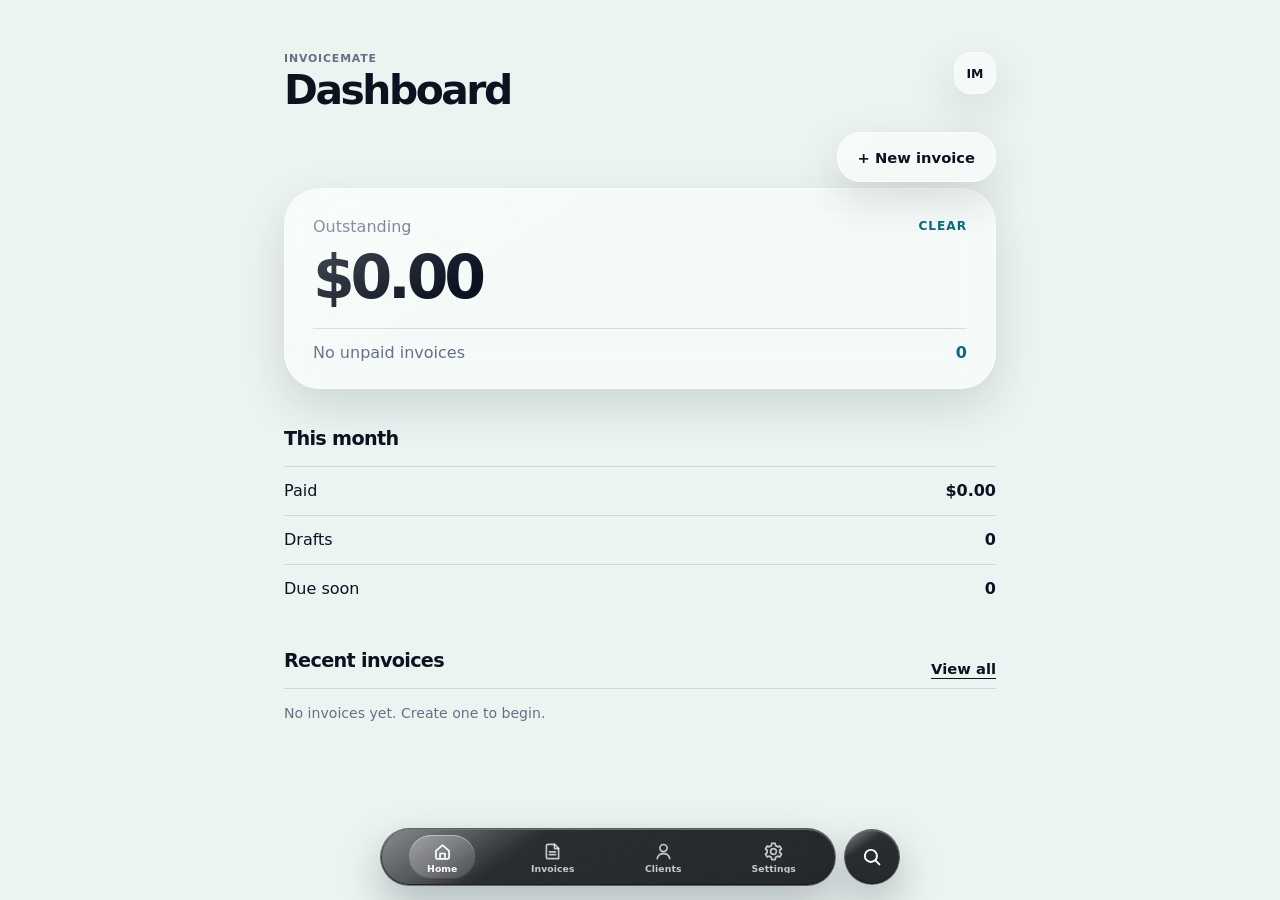
==== commit 5ae1eec8: "Add files via upload" ====
--- a/index.html
+++ b/index.html
@@ -1,228 +1,310 @@
-<!DOCTYPE html>
-<html lang="en">
-  <head>
-    <meta charset="UTF-8" />
-    <meta name="viewport" content="width=device-width, initial-scale=1.0, viewport-fit=cover" />
-    <meta name="apple-mobile-web-app-capable" content="yes" />
-    <!-- Use default status bar so the tab bar is clearly separated from the system status area -->
-    <meta name="apple-mobile-web-app-status-bar-style" content="default" />
-    <title>InvoiceMate</title>
-    <link rel="manifest" href="manifest.json?v=0.4.3" />
-    <link rel="stylesheet" href="styles/main.css?v=0.4.3" />
-  </head>
-  <body>
-    <div id="app">
-      <!-- Home / Dashboard section -->
-      <section id="home-section" class="section active">
-        <header class="page-header">
-          <h1>Home</h1>
-        </header>
-        <div class="content home-content">
-          <div class="summary-cards">
-            <div class="summary-card" id="summary-total">
-              <h2>Total</h2>
-              <p class="value" id="summary-total-value">$0.00</p>
-            </div>
-            <div class="summary-card" id="summary-unpaid">
-              <h2>Unpaid</h2>
-              <p class="value" id="summary-unpaid-value">$0.00</p>
-            </div>
-            <div class="summary-card" id="summary-overdue">
-              <h2>Overdue</h2>
-              <p class="value" id="summary-overdue-value">$0.00</p>
-            </div>
+<!doctype html>
+<html lang="en-AU">
+<head>
+  <meta charset="utf-8" />
+  <meta name="viewport" content="width=device-width, initial-scale=1, viewport-fit=cover" />
+  <meta name="theme-color" content="#ecf4f2" />
+  <meta name="apple-mobile-web-app-capable" content="yes" />
+  <meta name="apple-mobile-web-app-title" content="InvoiceMate" />
+  <meta name="apple-mobile-web-app-status-bar-style" content="default" />
+  <title>InvoiceMate</title>
+  <link rel="manifest" href="manifest.json" />
+  <link rel="apple-touch-icon" href="assets/icon-192.png" />
+  <link rel="stylesheet" href="styles/main.css?v=0.4.1" />
+  <link rel="stylesheet" href="styles/print.css?v=0.4.1" media="print" />
+</head>
+<body data-route="dashboard" data-liquid="medium" data-tint="aqua" data-template="classic">
+  <div class="wallpaper" aria-hidden="true"></div>
+
+  <main class="app-main">
+    <section class="screen is-active" id="screen-dashboard" aria-labelledby="dashboardTitle">
+      <header class="large-title">
+        <div>
+          <p class="eyebrow">InvoiceMate</p>
+          <h1 id="dashboardTitle">Dashboard</h1>
+        </div>
+        <button class="glass-mark" type="button" data-route="style" aria-label="Open style settings">IM</button>
+      </header>
+
+      <div class="floating-toolbar">
+        <button class="toolbar-action" type="button" data-new-invoice>+ New invoice</button>
+      </div>
+
+      <section class="hero-glass" aria-label="Outstanding invoices">
+        <div class="hero-topline">
+          <span>Outstanding</span>
+          <strong id="summaryStatus">Clear</strong>
+        </div>
+        <div class="hero-amount" id="outstandingAmount">$0.00</div>
+        <div class="hairline"></div>
+        <div class="hero-row">
+          <span id="outstandingHelper">No unpaid invoices</span>
+          <strong id="openInvoiceCount">0</strong>
+        </div>
+      </section>
+
+      <section class="content-list">
+        <h2>This month</h2>
+        <div class="data-line"><span>Paid</span><strong id="paidThisMonth">$0.00</strong></div>
+        <div class="data-line"><span>Drafts</span><strong id="draftCount">0</strong></div>
+        <div class="data-line"><span>Due soon</span><strong id="dueSoonCount">0</strong></div>
+      </section>
+
+      <section class="content-list recent-block">
+        <div class="section-row">
+          <h2>Recent invoices</h2>
+          <button class="link-button" type="button" data-route="invoices">View all</button>
+        </div>
+        <div id="recentList"></div>
+      </section>
+    </section>
+
+    <section class="screen" id="screen-invoices" aria-labelledby="invoicesTitle">
+      <header class="large-title">
+        <div>
+          <p class="eyebrow">Records</p>
+          <h1 id="invoicesTitle">Invoices</h1>
+        </div>
+        <button class="glass-mark" type="button" data-new-invoice aria-label="Create invoice">+</button>
+      </header>
+
+      <label class="glass-search">
+        <span class="sr-only">Search invoice</span>
+        <input id="invoiceSearch" type="search" placeholder="Search invoice or client" />
+      </label>
+
+      <div class="mini-segment" role="tablist" aria-label="Invoice filter">
+        <button type="button" class="is-active" data-filter="all">All</button>
+        <button type="button" data-filter="draft">Draft</button>
+        <button type="button" data-filter="sent">Sent</button>
+        <button type="button" data-filter="paid">Paid</button>
+        <button type="button" data-filter="overdue">Overdue</button>
+      </div>
+
+      <section class="ledger-glass">
+        <div class="ledger-head">
+          <span>Invoice</span>
+          <span>Client</span>
+          <span>AUD</span>
+        </div>
+        <div id="invoiceRows" class="ledger-rows"></div>
+      </section>
+    </section>
+
+    <section class="screen" id="screen-create" aria-labelledby="createTitle">
+      <header class="large-title">
+        <div>
+          <p class="eyebrow">New invoice</p>
+          <h1 id="createTitle">Create</h1>
+        </div>
+        <button class="glass-mark" type="button" data-reset-draft aria-label="Reset draft">↺</button>
+      </header>
+
+      <div class="mini-segment create-steps" role="tablist" aria-label="Invoice steps">
+        <button type="button" data-step="client">Client</button>
+        <button type="button" class="is-active" data-step="items">Items</button>
+        <button type="button" data-step="review">Review</button>
+      </div>
+
+      <form id="invoiceForm" class="create-form" autocomplete="off">
+        <section class="form-glass" id="formClient">
+          <h2>Client</h2>
+          <label class="field">
+            <span>Saved client</span>
+            <select id="clientSelect">
+              <option value="">Manual entry</option>
+            </select>
+          </label>
+          <label class="line-field"><span>Client name</span><input id="clientName" placeholder="Client or business name" /></label>
+          <label class="line-field"><span>Email</span><input id="clientEmail" type="email" placeholder="client@example.com" /></label>
+          <label class="line-field"><span>Address</span><textarea id="clientAddress" rows="2" placeholder="Street, suburb, state, postcode"></textarea></label>
+          <label class="line-field"><span>Client ABN optional</span><input id="clientAbn" inputmode="numeric" /></label>
+          <button class="secondary-button full" type="button" id="saveClientBtn">Save client</button>
+        </section>
+
+        <section class="form-glass is-active" id="formItems">
+          <h2>Service item</h2>
+          <div id="lineItems" class="line-items"></div>
+          <button class="link-button" type="button" id="addLineBtn">+ Add item</button>
+        </section>
+
+        <section class="form-glass" id="formReview">
+          <h2>Invoice details</h2>
+          <div class="two-col">
+            <label class="line-field"><span>Invoice number</span><input id="invoiceNumber" /></label>
+            <label class="line-field"><span>Status</span><select id="invoiceStatus"><option value="draft">Draft</option><option value="sent">Sent</option><option value="paid">Paid</option></select></label>
           </div>
-          <div class="recent-list">
-            <h2>Recent Invoices</h2>
-            <ul id="recent-invoices"></ul>
+          <div class="two-col">
+            <label class="line-field"><span>Invoice date</span><input id="invoiceDate" type="date" /></label>
+            <label class="line-field"><span>Due date</span><input id="dueDate" type="date" /></label>
           </div>
-          <button class="primary-action" id="new-invoice-btn">New Invoice</button>
-        </div>
-      </section>
-
-      <!-- Invoices section -->
-      <section id="invoices-section" class="section">
-        <header class="page-header">
-          <h1>Invoices</h1>
-        </header>
-        <div class="content invoices-content">
-          <div class="list-header">
-            <button class="primary-action" id="add-invoice-btn">New Invoice</button>
-          </div>
-          <ul id="invoice-list" class="item-list"></ul>
-        </div>
-      </section>
-
-      <!-- Clients section -->
-      <section id="clients-section" class="section">
-          <header class="page-header">
-            <h1>Clients</h1>
-          </header>
-          <div class="content clients-content">
-            <div class="list-header">
-              <button class="primary-action" id="add-client-btn">New Client</button>
-            </div>
-            <ul id="client-list" class="item-list"></ul>
-          </div>
-      </section>
-
-      <!-- Settings section -->
-      <section id="settings-section" class="section">
-        <header class="page-header">
-          <h1>Settings</h1>
-        </header>
-        <div class="content settings-content">
-          <h2>Business Profile</h2>
-          <form id="business-form" class="settings-form">
-            <label>
-              Business Name
-              <input type="text" id="business-name" autocomplete="organization" />
-            </label>
-            <label>
-              ABN (11 digits)
-              <input type="text" id="business-abn" inputmode="numeric" pattern="\d{11}" maxlength="11" />
-            </label>
-            <label>
-              Address
-              <input type="text" id="business-address" />
-            </label>
-            <label>
-              Email
-              <input type="email" id="business-email" />
-            </label>
-            <label>
-              Phone
-              <input type="tel" id="business-phone" />
-            </label>
-            <label>
-              BSB
-              <input type="text" id="business-bsb" />
-            </label>
-            <label>
-              Account Number
-              <input type="text" id="business-account" />
-            </label>
-            <label class="checkbox-row">
-              <input type="checkbox" id="gst-registered" />
-              <span>GST Registered</span>
-            </label>
-          </form>
-          <h2>Appearance</h2>
-          <div class="appearance-options">
-            <div class="option-group">
-              <h3>Accent Colour</h3>
-              <div class="swatch-list" id="accent-options"></div>
-            </div>
-            <div class="option-group">
-              <h3>Glass Strength</h3>
-              <div class="swatch-list" id="glass-options"></div>
-            </div>
-          </div>
-        </div>
-      </section>
-
-      <!-- Invoice Editor Overlay -->
-      <div id="invoice-editor" class="overlay hidden">
-        <div class="overlay-content">
-          <header class="overlay-header">
-            <h2 id="editor-title">New Invoice</h2>
-            <button class="icon-btn" id="close-editor" aria-label="Close">×</button>
-          </header>
-          <div class="overlay-body">
-            <form id="invoice-form" class="invoice-form">
-              <label>
-                Client
-                <select id="invoice-client"></select>
-              </label>
-              <label>
-                Invoice Date
-                <input type="date" id="invoice-date" />
-              </label>
-              <label>
-                Due Date
-                <input type="date" id="invoice-due" />
-              </label>
-              <div id="line-items">
-                <!-- line items will be inserted here -->
-              </div>
-              <button type="button" id="add-line-item" class="secondary-action">Add Item</button>
-              <div class="totals">
-                <div>
-                  <span>Subtotal</span>
-                  <span id="subtotal-value">$0.00</span>
-                </div>
-                <div>
-                  <span>GST</span>
-                  <span id="gst-value">$0.00</span>
-                </div>
-                <div class="total">
-                  <span>Total</span>
-                  <span id="total-value">$0.00</span>
-                </div>
-              </div>
-              <div class="form-actions">
-                <button type="submit" class="primary-action">Save Invoice</button>
-              </div>
-            </form>
-          </div>
-        </div>
+          <label class="line-field"><span>Reference / PO optional</span><input id="invoiceReference" /></label>
+          <label class="line-field"><span>Notes / terms</span><textarea id="invoiceNotes" rows="3"></textarea></label>
+        </section>
+      </form>
+
+      <section class="dark-total-glass">
+        <p>Total payable</p>
+        <strong id="draftTotal">$0.00</strong>
+        <span id="draftTaxSummary">Subtotal $0.00 · GST $0.00</span>
+      </section>
+
+      <div class="action-pair">
+        <button class="secondary-button full" type="button" data-route="preview">Preview</button>
+        <button class="primary-button full" type="button" id="saveInvoiceBtn">Save</button>
       </div>
-
-      <!-- Client Editor Overlay -->
-      <div id="client-editor" class="overlay hidden">
-        <div class="overlay-content">
-          <header class="overlay-header">
-            <h2 id="client-editor-title">New Client</h2>
-            <button class="icon-btn" id="close-client-editor" aria-label="Close">×</button>
-          </header>
-          <div class="overlay-body">
-            <form id="client-form" class="client-form">
-              <label>
-                Client Name
-                <input type="text" id="client-name" required />
-              </label>
-              <label>
-                Email
-                <input type="email" id="client-email" />
-              </label>
-              <label>
-                Phone
-                <input type="tel" id="client-phone" />
-              </label>
-              <label>
-                ABN (optional)
-                <input type="text" id="client-abn" maxlength="11" />
-              </label>
-              <label>
-                Address
-                <input type="text" id="client-address" />
-              </label>
-              <div class="form-actions">
-                <button type="submit" class="primary-action">Save Client</button>
-              </div>
-            </form>
-          </div>
-        </div>
-      </div>
+    </section>
+
+    <section class="screen" id="screen-clients" aria-labelledby="clientsTitle">
+      <header class="large-title">
+        <div>
+          <p class="eyebrow">Bill to</p>
+          <h1 id="clientsTitle">Clients</h1>
+        </div>
+        <button class="glass-mark" type="button" data-new-invoice aria-label="New invoice">+</button>
+      </header>
+      <div id="clientRows" class="content-list rows-only"></div>
+    </section>
+
+    <section class="screen" id="screen-preview" aria-labelledby="previewTitle">
+      <header class="large-title">
+        <div>
+          <p class="eyebrow">Tax invoice</p>
+          <h1 id="previewTitle">Preview</h1>
+        </div>
+        <button class="glass-mark" type="button" data-print aria-label="Print invoice">↗</button>
+      </header>
+
+      <section class="preview-toolbar">
+        <span id="templateName">Classic Glass</span>
+        <button type="button" data-print>Export</button>
+      </section>
+
+      <article id="invoicePreview" class="invoice-paper"></article>
+    </section>
+
+    <section class="screen" id="screen-settings" aria-labelledby="settingsTitle">
+      <header class="large-title">
+        <div>
+          <p class="eyebrow">Business</p>
+          <h1 id="settingsTitle">Settings</h1>
+        </div>
+        <button class="glass-mark" type="button" id="saveSettingsBtn" aria-label="Save settings">✓</button>
+      </header>
+
+      <form id="settingsForm" class="settings-form">
+        <section class="form-glass is-active">
+          <h2>Business profile</h2>
+          <label class="line-field"><span>Business name</span><input id="businessName" placeholder="Your business name" /></label>
+          <label class="line-field"><span>ABN</span><input id="businessAbn" inputmode="numeric" placeholder="11 digits" /><small id="abnHelp"></small></label>
+          <label class="line-field"><span>Email</span><input id="businessEmail" type="email" /></label>
+          <label class="line-field"><span>Phone</span><input id="businessPhone" type="tel" /></label>
+          <label class="line-field"><span>Address</span><textarea id="businessAddress" rows="2"></textarea></label>
+        </section>
+
+        <section class="form-glass is-active">
+          <h2>GST and payment</h2>
+          <label class="toggle-line"><span>GST registered</span><input id="gstRegistered" type="checkbox" /></label>
+          <label class="line-field"><span>GST mode</span><select id="gstMode"><option value="exclusive">Rates exclude GST</option><option value="inclusive">Rates include GST</option></select></label>
+          <label class="line-field"><span>Payment terms</span><select id="paymentTerms"><option value="7">7 days</option><option value="14">14 days</option><option value="30">30 days</option></select></label>
+          <label class="line-field"><span>Invoice prefix</span><input id="invoicePrefix" /></label>
+          <label class="line-field"><span>Bank name</span><input id="bankName" /></label>
+          <label class="line-field"><span>BSB</span><input id="bankBsb" inputmode="numeric" /></label>
+          <label class="line-field"><span>Account number</span><input id="bankAccountNumber" inputmode="numeric" /></label>
+          <label class="line-field"><span>Account name</span><input id="bankAccountName" /></label>
+        </section>
+      </form>
+    </section>
+
+    <section class="screen" id="screen-style" aria-labelledby="styleTitle">
+      <header class="large-title">
+        <div>
+          <p class="eyebrow">Liquid Glass</p>
+          <h1 id="styleTitle">Style</h1>
+        </div>
+        <button class="glass-mark" type="button" data-route="dashboard" aria-label="Done">✓</button>
+      </header>
+
+      <p class="helper-copy">Glass is used for navigation and controls. Main content stays readable.</p>
+
+      <section class="form-glass is-active style-card">
+        <h2>Glass strength</h2>
+        <input id="glassRange" class="glass-range" type="range" min="0" max="2" step="1" value="1" />
+        <div class="range-labels"><span>Clear</span><span>Balanced</span><span>Frosted</span></div>
+      </section>
+
+      <section class="form-glass is-active style-card">
+        <h2>Accent tint</h2>
+        <div class="swatches">
+          <button type="button" class="swatch is-active" data-tint-choice="aqua" style="--sw:#67e8f9"><span>Aqua</span></button>
+          <button type="button" class="swatch" data-tint-choice="violet" style="--sw:#a78bfa"><span>Violet</span></button>
+          <button type="button" class="swatch" data-tint-choice="blue" style="--sw:#93c5fd"><span>Blue</span></button>
+          <button type="button" class="swatch" data-tint-choice="mint" style="--sw:#86efac"><span>Mint</span></button>
+          <button type="button" class="swatch" data-tint-choice="gold" style="--sw:#fde68a"><span>Gold</span></button>
+        </div>
+      </section>
+
+      <section class="form-glass is-active style-card">
+        <h2>Invoice skin</h2>
+        <button class="setting-row is-active" type="button" data-template-choice="classic"><strong>Classic Glass</strong><span>Professional A4 with subtle liquid edge</span></button>
+        <button class="setting-row" type="button" data-template-choice="modern"><strong>Modern Accent</strong><span>Stronger left accent for branding</span></button>
+        <button class="setting-row" type="button" data-template-choice="compact"><strong>Compact</strong><span>Short one-page service invoice</span></button>
+      </section>
+    </section>
+
+    <section class="screen" id="screen-backup" aria-labelledby="backupTitle">
+      <header class="large-title">
+        <div>
+          <p class="eyebrow">Local data</p>
+          <h1 id="backupTitle">Backup</h1>
+        </div>
+      </header>
+
+      <section class="form-glass is-active">
+        <h2>Export</h2>
+        <p class="helper-copy">Downloads invoices, clients, settings and style as a JSON file.</p>
+        <button class="primary-button full" type="button" id="exportBackupBtn">Export backup</button>
+      </section>
+
+      <section class="form-glass is-active">
+        <h2>Import</h2>
+        <p class="helper-copy">Restores a previous InvoiceMate backup.</p>
+        <label class="file-button"><input id="importBackupInput" type="file" accept="application/json,.json" />Import backup file</label>
+      </section>
+
+      <section class="form-glass is-active danger-card">
+        <h2>Reset</h2>
+        <p class="helper-copy">Deletes all local invoices, clients and settings from this browser.</p>
+        <button class="secondary-button full danger-text" type="button" id="clearDataBtn">Clear local data</button>
+      </section>
+    </section>
+  </main>
+
+  <nav class="liquid-tab-shell" aria-label="Primary navigation">
+    <div class="liquid-tabbar">
+      <button type="button" class="tab-item is-active" data-route="dashboard" aria-label="Dashboard">
+        <svg viewBox="0 0 24 24" aria-hidden="true"><path d="M4.5 11.2 12 4.8l7.5 6.4v7.6a1.7 1.7 0 0 1-1.7 1.7H6.2a1.7 1.7 0 0 1-1.7-1.7v-7.6Z"/><path d="M9.2 20.5v-6.2h5.6v6.2"/></svg>
+        <small>Home</small>
+      </button>
+      <button type="button" class="tab-item" data-route="invoices" aria-label="Invoices">
+        <svg viewBox="0 0 24 24" aria-hidden="true"><path d="M7 3.8h7.4L19 8.4v11.8H7a2 2 0 0 1-2-2V5.8a2 2 0 0 1 2-2Z"/><path d="M14.2 3.9v4.8h4.7"/><path d="M8.4 12.4h7.2M8.4 15.6h7.2"/></svg>
+        <small>Invoices</small>
+      </button>
+      <button type="button" class="tab-item" data-route="clients" aria-label="Clients">
+        <svg viewBox="0 0 24 24" aria-hidden="true"><path d="M12 12.2a4.1 4.1 0 1 0 0-8.2 4.1 4.1 0 0 0 0 8.2Z"/><path d="M4.8 20.2c.8-3.8 3.5-5.7 7.2-5.7s6.4 1.9 7.2 5.7"/></svg>
+        <small>Clients</small>
+      </button>
+      <button type="button" class="tab-item" data-route="settings" aria-label="Settings">
+        <svg viewBox="0 0 24 24" aria-hidden="true"><path d="M12 8.7a3.3 3.3 0 1 1 0 6.6 3.3 3.3 0 0 1 0-6.6Z"/><path d="M19.1 13.4c.1-.5.1-.9.1-1.4s0-.9-.1-1.4l2-1.5-2-3.4-2.4 1a8.4 8.4 0 0 0-2.4-1.4L14 2.7h-4l-.4 2.6a8.4 8.4 0 0 0-2.4 1.4l-2.4-1-2 3.4 2 1.5c-.1.5-.1.9-.1 1.4s0 .9.1 1.4l-2 1.5 2 3.4 2.4-1a8.4 8.4 0 0 0 2.4 1.4l.4 2.6h4l.4-2.6a8.4 8.4 0 0 0 2.4-1.4l2.4 1 2-3.4-2.1-1.5Z"/></svg>
+        <small>Settings</small>
+      </button>
     </div>
-    <nav class="tabbar glass">
-      <button class="tab-button" data-target="home-section">
-        <svg class="icon" viewBox="0 0 24 24" aria-hidden="true"><path d="M3 9.5L12 2l9 7.5V20a2 2 0 0 1-2 2h-5v-6H10v6H5a2 2 0 0 1-2-2V9.5z"/></svg>
-        <span class="label">Home</span>
-      </button>
-      <button class="tab-button" data-target="invoices-section">
-        <svg class="icon" viewBox="0 0 24 24" aria-hidden="true"><path d="M4 2h16a2 2 0 0 1 2 2v16a2 2 0 0 1-2 2H4a2 2 0 0 1-2-2V4a2 2 0 0 1 2-2zm2 4v2h12V6H6zm0 4v2h12v-2H6zm0 4v2h8v-2H6z"/></svg>
-        <span class="label">Invoices</span>
-      </button>
-      <button class="tab-button" data-target="clients-section">
-        <svg class="icon" viewBox="0 0 24 24" aria-hidden="true"><path d="M12 12a5 5 0 1 0-5-5 5 5 0 0 0 5 5zm-7 7.5a7 7 0 0 1 14 0V22H5z"/></svg>
-        <span class="label">Clients</span>
-      </button>
-      <button class="tab-button" data-target="settings-section">
-        <svg class="icon" viewBox="0 0 24 24" aria-hidden="true"><path d="M12 9.5A2.5 2.5 0 1 0 14.5 12 2.5 2.5 0 0 0 12 9.5zm8.94 2.79 1.46-.85a1 1 0 0 0 0-1.74l-1.46-.85a1 1 0 0 1-.48-.62l-.28-1.62a1 1 0 0 0-1-.83h-1.69a1 1 0 0 1-.94-.65l-.68-1.37a1 1 0 0 0-1.61-.36l-1.27 1.27a1 1 0 0 1-.7.29h-1.68a1 1 0 0 0-.94.65l-.68 1.37a1 1 0 0 1-.94.65H6.82a1 1 0 0 0-1 .83l-.28 1.62a1 1 0 0 1-.48.62L3.6 10.7a1 1 0 0 0 0 1.74l1.46.85a1 1 0 0 1 .48.62l.28 1.62a1 1 0 0 0 1 .83h1.68a1 1 0 0 1 .94.65l.68 1.37a1 1 0 0 0 1.61.36l1.27-1.27a1 1 0 0 1 .7-.29h1.68a1 1 0 0 0 .94-.65l.68-1.37a1 1 0 0 1 .94-.65h1.69a1 1 0 0 0 1-.83l.28-1.62a1 1 0 0 1 .48-.62z"/></svg>
-        <span class="label">Settings</span>
-      </button>
-    </nav>
-    <script src="src/app.js?v=0.4.3" type="module"></script>
-  </body>
-</html>+    <button type="button" class="liquid-search" data-route="invoices" aria-label="Search invoices">
+      <svg viewBox="0 0 24 24" aria-hidden="true"><circle cx="10.8" cy="10.8" r="6.6"/><path d="m16 16 4.1 4.1"/></svg>
+    </button>
+  </nav>
+
+  <div class="toast" id="toast" role="status" aria-live="polite"></div>
+  <script src="src/app.js?v=0.4.1"></script>
+</body>
+</html>
--- a/styles/main.css
+++ b/styles/main.css
@@ -1,407 +1,1139 @@
 /*
- * InvoiceMate Liquid Glass theme (v0.4.2)
- *
- * This stylesheet implements a clean, professional interface inspired by
- * Apple's Liquid Glass design guidance. Controls and navigation elements
- * float on a distinct translucent layer, while content remains clear and
- * readable beneath. Spacing, typography, and colours are tuned for legibility
- * and ease of use. Accent colours and glass strength can be customised via
- * CSS variables exposed on the :root element.
- */
-
-/* Base variables */
+  InvoiceMate Liquid Glass v0.4.1
+  Inspired by Apple's Liquid Glass direction:
+  - glass for navigation/controls
+  - readable content layer
+  - floating tab bar
+  - compact active tab capsule
+*/
+
 :root {
-  --accent-color: #007aff; /* default Apple blue */
-  --accent-color-rgb: 0, 122, 255;
-  --glass-color-light: rgba(255, 255, 255, 0.6);
-  --glass-color-dark: rgba(28, 28, 30, 0.6);
-  --glass-blur: 20px;
-  --background-light: #f6f7f8;
-  --background-dark: #1e1e1e;
-  /* subtle gradient used for the body background to emphasise content */
-  --background-gradient: linear-gradient(to bottom, #f7f7f8 0%, #f2f3f4 100%);
-  --card-background-light: #ffffff;
-  --card-background-dark: #2c2c2e;
-  --text-color-light: #0a0a0a;
-  --text-color-dark: #f5f5f5;
-  --muted-color-light: #6e6e73;
-  --muted-color-dark: #8e8e93;
-}
-
-/* Light mode default */
+  color-scheme: light;
+  --ink: #0b1220;
+  --muted: #667085;
+  --subtle: #94a3b8;
+  --line: rgba(11,18,32,.13);
+  --line-strong: rgba(11,18,32,.22);
+  --paper: rgba(255,255,255,.86);
+  --glass: rgba(255,255,255,.48);
+  --glass-strong: rgba(255,255,255,.62);
+  --glass-line: rgba(255,255,255,.72);
+  --dark-glass: rgba(9,11,14,.84);
+  --dark-glass-line: rgba(255,255,255,.23);
+  --accent: #0b6b80;
+  --accent-soft: #67e8f9;
+  --danger: #b91c1c;
+  --tab-bottom: 16px;
+  --tab-height: 62px;
+  --font: -apple-system, BlinkMacSystemFont, "SF Pro Text", "SF Pro Display", system-ui, sans-serif;
+  --display: -apple-system, BlinkMacSystemFont, "SF Pro Display", "SF Pro Text", system-ui, sans-serif;
+  --shadow: 0 18px 45px rgba(23,35,45,.14);
+  --glass-blur: 24px;
+  --glass-opacity: .48;
+}
+
+body[data-liquid="clear"] {
+  --glass: rgba(255,255,255,.32);
+  --glass-strong: rgba(255,255,255,.48);
+  --glass-blur: 18px;
+}
+
+body[data-liquid="frosted"] {
+  --glass: rgba(255,255,255,.64);
+  --glass-strong: rgba(255,255,255,.76);
+  --glass-blur: 30px;
+}
+
+body[data-tint="violet"] { --accent: #7c3aed; --accent-soft: #a78bfa; }
+body[data-tint="blue"] { --accent: #2563eb; --accent-soft: #93c5fd; }
+body[data-tint="mint"] { --accent: #15803d; --accent-soft: #86efac; }
+body[data-tint="gold"] { --accent: #8a5a00; --accent-soft: #fde68a; }
+
+* { box-sizing: border-box; -webkit-tap-highlight-color: transparent; }
+
+html {
+  width: 100%;
+  min-height: 100%;
+  overflow-x: hidden;
+  -webkit-text-size-adjust: 100%;
+  background: #ecf4f2;
+}
+
 body {
-  font-family: -apple-system, BlinkMacSystemFont, 'SF Pro Text', 'SF Pro Display', 'Segoe UI', Roboto, Oxygen, Ubuntu, Cantarell, 'Open Sans', 'Helvetica Neue', sans-serif;
+  width: 100%;
+  min-height: 100vh;
   margin: 0;
-  /* Use a subtle gradient to emphasise content under glass layers */
-  background: var(--background-gradient);
-  color: var(--text-color-light);
-  -webkit-tap-highlight-color: transparent;
-  height: 100vh;
-  overflow: hidden;
+  overflow-x: hidden;
+  font-family: var(--font);
+  color: var(--ink);
+  background: #ecf4f2;
+}
+
+button, input, textarea, select { font: inherit; }
+button { cursor: pointer; }
+input, textarea, select {
+  width: 100%;
+  border: 0;
+  border-radius: 0;
+  outline: none;
+  color: var(--ink);
+  background: transparent;
+  -webkit-appearance: none;
+  appearance: none;
+}
+textarea { resize: vertical; }
+
+.wallpaper {
+  position: fixed;
+  inset: 0;
+  z-index: -1;
+  background:
+    radial-gradient(circle at 14% 11%, rgba(255,255,255,.9), transparent 22%),
+    radial-gradient(circle at 88% 12%, rgba(187,221,241,.75), transparent 26%),
+    radial-gradient(circle at 20% 68%, rgba(245,232,200,.55), transparent 30%),
+    radial-gradient(circle at 88% 76%, rgba(191,227,211,.58), transparent 32%),
+    linear-gradient(160deg, #dcefea 0%, #f7faf6 55%, #dde8de 100%);
+}
+
+.wallpaper::before {
+  content: "";
+  position: absolute;
+  inset: 0;
+  background:
+    linear-gradient(175deg, transparent 12%, rgba(72,126,92,.10) 13%, rgba(72,126,92,.10) 16%, transparent 17%),
+    linear-gradient(174deg, transparent 28%, rgba(72,126,92,.09) 29%, rgba(72,126,92,.09) 32%, transparent 33%),
+    linear-gradient(174deg, transparent 45%, rgba(72,126,92,.08) 46%, rgba(72,126,92,.08) 49%, transparent 50%),
+    linear-gradient(173deg, transparent 62%, rgba(72,126,92,.09) 63%, rgba(72,126,92,.09) 66%, transparent 67%);
+  filter: blur(8px);
+}
+
+.app-main {
+  width: min(100%, 780px);
+  margin: 0 auto;
+}
+
+.screen {
+  display: none;
+  min-height: 100vh;
+  padding: 0 22px 118px;
+}
+
+.screen.is-active { display: block; }
+
+@supports (padding: max(0px)) {
+  .screen {
+    padding-top: env(safe-area-inset-top);
+    padding-left: max(22px, env(safe-area-inset-left));
+    padding-right: max(22px, env(safe-area-inset-right));
+    padding-bottom: max(118px, calc(env(safe-area-inset-bottom) + 102px));
+  }
+}
+
+.large-title {
   display: flex;
-  flex-direction: column;
-}
-
-/* Simple reset */
-* {
-  box-sizing: border-box;
-}
-
-/* Hide forms autoprefix icons on iOS */
-input,
-select,
-textarea,
-button {
-  font-family: inherit;
-  font-size: 1rem;
-  color: inherit;
-}
-
-/* Sections */
-.section {
-  flex: 1;
-  display: none;
-  overflow-y: auto;
-  padding-bottom: calc(4rem + env(safe-area-inset-bottom));
-}
-.section.active {
-  display: block;
-}
-
-.page-header {
-  position: sticky;
-  top: 0;
-  backdrop-filter: blur(calc(var(--glass-blur) / 2));
-  background: var(--glass-color-light);
-  padding: 0.75rem 1rem;
-  border-bottom: 1px solid rgba(0, 0, 0, 0.06);
+  justify-content: space-between;
+  align-items: flex-start;
+  gap: 18px;
+  padding-top: 52px;
+  margin-bottom: 24px;
+}
+
+.eyebrow {
+  margin: 0 0 6px;
+  color: var(--muted);
+  font-size: .68rem;
+  font-weight: 700;
+  letter-spacing: .08em;
+  text-transform: uppercase;
+}
+
+.large-title h1 {
+  margin: 0;
+  font-family: var(--display);
+  font-size: clamp(2.15rem, 9vw, 2.55rem);
+  line-height: .95;
+  letter-spacing: -.06em;
+  font-weight: 780;
+}
+
+.glass-mark,
+.floating-toolbar,
+.hero-glass,
+.glass-search,
+.mini-segment,
+.ledger-glass,
+.form-glass,
+.dark-total-glass,
+.preview-toolbar,
+.invoice-paper,
+.liquid-tabbar,
+.liquid-search {
+  position: relative;
+  border: 1px solid var(--glass-line);
+  background: var(--glass);
+  box-shadow: var(--shadow);
+  backdrop-filter: blur(var(--glass-blur)) saturate(1.45);
+  -webkit-backdrop-filter: blur(var(--glass-blur)) saturate(1.45);
+}
+
+.glass-mark::before,
+.floating-toolbar::before,
+.hero-glass::before,
+.glass-search::before,
+.mini-segment::before,
+.ledger-glass::before,
+.form-glass::before,
+.preview-toolbar::before,
+.invoice-paper::before,
+.liquid-tabbar::before,
+.liquid-search::before {
+  content: "";
+  position: absolute;
+  inset: 1px;
+  border-radius: inherit;
+  pointer-events: none;
+  background: linear-gradient(145deg, rgba(255,255,255,.38), transparent 32%);
+  opacity: .9;
+}
+
+.glass-mark {
+  display: grid;
+  place-items: center;
+  flex: 0 0 auto;
+  width: 42px;
+  height: 42px;
+  border-radius: 17px;
+  color: var(--ink);
+  font-size: .78rem;
+  font-weight: 800;
+}
+
+.floating-toolbar {
+  position: absolute;
+  top: max(132px, calc(env(safe-area-inset-top) + 132px));
+  right: max(22px, env(safe-area-inset-right));
+  z-index: 2;
+  border-radius: 24px;
+  background: rgba(255,255,255,.52);
+}
+
+.toolbar-action {
+  position: relative;
+  z-index: 1;
+  min-height: 48px;
+  border: 0;
+  padding: 0 20px;
+  color: var(--ink);
+  background: transparent;
+  font-size: .92rem;
+  font-weight: 730;
+}
+
+.hero-glass {
+  margin-top: 78px;
+  padding: 28px 28px 26px;
+  border-radius: 36px;
+  background: rgba(255,255,255,.54);
+}
+
+.hero-topline,
+.hero-row,
+.section-row,
+.data-line,
+.ledger-head,
+.ledger-row,
+.setting-row {
   display: flex;
   align-items: center;
-  z-index: 1;
-  transition: box-shadow 0.25s ease;
-}
-
-.page-header h1 {
-  margin: 0;
-  font-size: 1.4rem;
-  font-weight: 600;
-}
-
-/* Scroll edge effect: when content is scrolled, add a subtle shadow to the header */
-.page-header.scrolled {
-  box-shadow: 0 2px 6px rgba(0, 0, 0, 0.08);
-}
-
-.content {
-  padding: 1rem;
-}
-
-/* Summary cards */
-.summary-cards {
+  justify-content: space-between;
+  gap: 16px;
+}
+
+.hero-topline span,
+.hero-row span {
+  color: var(--muted);
+}
+
+.hero-topline strong,
+.hero-row strong {
+  color: var(--accent);
+}
+
+.hero-topline strong {
+  font-size: .76rem;
+  letter-spacing: .08em;
+  text-transform: uppercase;
+}
+
+.hero-amount {
+  margin: 14px 0 24px;
+  font-family: var(--display);
+  font-size: clamp(3rem, 15vw, 3.75rem);
+  line-height: .9;
+  letter-spacing: -.07em;
+  font-weight: 790;
+}
+
+.hairline {
+  height: 1px;
+  margin-bottom: 14px;
+  background: var(--line);
+}
+
+.content-list {
+  margin-top: 38px;
+}
+
+.content-list h2 {
+  margin: 0 0 16px;
+  font-family: var(--display);
+  font-size: 1.2rem;
+  letter-spacing: -.035em;
+}
+
+.data-line {
+  min-height: 49px;
+  border-top: 1px solid var(--line);
+}
+
+.data-line span {
+  color: var(--ink);
+}
+
+.data-line strong {
+  font-weight: 740;
+}
+
+.recent-block {
+  margin-top: 36px;
+}
+
+.row-card,
+.empty-state {
+  padding: 16px 0;
+  border-top: 1px solid var(--line);
+}
+
+.row-card {
+  display: grid;
+  grid-template-columns: minmax(0, 1fr) auto;
+  gap: 14px;
+  align-items: center;
+}
+
+.row-card button {
+  border: 0;
+  padding: 0;
+  text-align: left;
+  background: transparent;
+}
+
+.row-card strong {
+  display: block;
+  overflow: hidden;
+  font-weight: 740;
+  white-space: nowrap;
+  text-overflow: ellipsis;
+}
+
+.row-card span,
+.empty-state {
+  color: var(--muted);
+  font-size: .88rem;
+}
+
+.row-end {
+  text-align: right;
+}
+
+.link-button {
+  border: 0;
+  padding: 0;
+  color: var(--ink);
+  background: transparent;
+  font-size: .92rem;
+  font-weight: 720;
+  text-decoration: underline;
+  text-underline-offset: 4px;
+}
+
+.primary-button,
+.secondary-button {
+  min-height: 48px;
+  border-radius: 18px;
+  padding: 0 18px;
+  font-size: .95rem;
+  font-weight: 760;
+}
+
+.primary-button {
+  border: 0;
+  color: #fff;
+  background: var(--ink);
+}
+
+.secondary-button {
+  border: 1px solid var(--glass-line);
+  color: var(--ink);
+  background: rgba(255,255,255,.58);
+  backdrop-filter: blur(18px);
+  -webkit-backdrop-filter: blur(18px);
+}
+
+.full { width: 100%; }
+
+.glass-search {
+  display: block;
+  height: 50px;
+  margin-bottom: 24px;
+  border-radius: 24px;
+  background: rgba(255,255,255,.50);
+}
+
+.glass-search input {
+  position: relative;
+  z-index: 1;
+  height: 100%;
+  padding: 0 24px;
+  font-size: .95rem;
+}
+
+.mini-segment {
   display: flex;
-  gap: 1rem;
-  flex-wrap: wrap;
-  margin-bottom: 1rem;
-}
-.summary-card {
-  flex: 1 1 calc(33.333% - 0.75rem);
-  background: var(--card-background-light);
-  border-radius: 16px;
-  padding: 1rem;
-  box-shadow: 0 2px 6px rgba(0, 0, 0, 0.06);
-  min-width: 120px;
-}
-.summary-card h2 {
-  margin: 0;
+  gap: 5px;
+  height: 44px;
+  padding: 5px;
+  margin-bottom: 24px;
+  border-radius: 24px;
+  background: rgba(255,255,255,.42);
+  box-shadow: none;
+  overflow-x: auto;
+  scrollbar-width: none;
+}
+
+.mini-segment::-webkit-scrollbar { display: none; }
+
+.mini-segment button {
+  position: relative;
+  z-index: 1;
+  flex: 1 0 auto;
+  min-width: max-content;
+  border: 0;
+  border-radius: 18px;
+  padding: 0 14px;
+  color: var(--muted);
+  background: transparent;
+  font-size: .78rem;
+  font-weight: 680;
+}
+
+.mini-segment button.is-active {
+  color: var(--ink);
+  background: rgba(255,255,255,.72);
+  box-shadow: inset 0 0 0 1px rgba(255,255,255,.85);
+}
+
+.ledger-glass {
+  min-height: 410px;
+  border-radius: 34px;
+  padding: 28px 28px 18px;
+  background: rgba(255,255,255,.55);
+}
+
+.ledger-head {
+  padding-bottom: 13px;
+  border-bottom: 2px solid rgba(11,18,32,.52);
+  color: var(--muted);
+  font-size: .62rem;
+  font-weight: 760;
+  letter-spacing: .08em;
+  text-transform: uppercase;
+}
+
+.ledger-head,
+.ledger-row {
+  display: grid;
+  grid-template-columns: 1.1fr 1fr .72fr;
+}
+
+.ledger-row {
+  min-height: 58px;
+  border-bottom: 1px solid var(--line);
+}
+
+.ledger-row button {
+  border: 0;
+  padding: 0;
+  text-align: left;
+  background: transparent;
+}
+
+.ledger-row strong {
+  display: block;
+  overflow: hidden;
+  font-size: .9rem;
+  white-space: nowrap;
+  text-overflow: ellipsis;
+}
+
+.ledger-row span {
+  display: block;
+  overflow: hidden;
+  color: var(--muted);
+  font-size: .76rem;
+  white-space: nowrap;
+  text-overflow: ellipsis;
+}
+
+.status-word {
+  color: var(--accent);
+  font-size: .66rem;
+  font-weight: 800;
+  letter-spacing: .08em;
+  text-transform: uppercase;
+}
+
+.create-steps {
+  margin-top: 4px;
+}
+
+.form-glass {
+  display: none;
+  margin-bottom: 24px;
+  padding: 28px;
+  border-radius: 34px;
+  background: rgba(255,255,255,.58);
+}
+
+.form-glass.is-active {
+  display: block;
+}
+
+.form-glass h2 {
+  position: relative;
+  z-index: 1;
+  margin: 0 0 24px;
+  font-family: var(--display);
+  font-size: 1.25rem;
+  letter-spacing: -.035em;
+}
+
+.field,
+.line-field {
+  position: relative;
+  z-index: 1;
+  display: grid;
+  gap: 7px;
+  margin-bottom: 22px;
+}
+
+.field span,
+.line-field span {
+  color: var(--muted);
+  font-size: .62rem;
+  font-weight: 760;
+  letter-spacing: .08em;
+  text-transform: uppercase;
+}
+
+.field select,
+.line-field input,
+.line-field textarea,
+.line-field select {
+  min-height: 42px;
+  border-bottom: 1px solid var(--line-strong);
   font-size: 1rem;
-  color: var(--muted-color-light);
-}
-.summary-card .value {
-  font-size: 1.4rem;
-  font-weight: 600;
-  margin-top: 0.25rem;
-}
-
-/* List header */
-.list-header {
-  display: flex;
-  justify-content: flex-end;
-  align-items: center;
-  margin-bottom: 0.5rem;
-}
-
-/* Item list */
-.item-list {
-  list-style: none;
-  margin: 0;
-  padding: 0;
-}
-.item-list li {
+}
+
+.line-field textarea {
+  padding-top: 8px;
+  line-height: 1.4;
+}
+
+.line-field input:focus,
+.line-field textarea:focus,
+.line-field select:focus {
+  border-bottom-color: var(--ink);
+  box-shadow: 0 1px 0 var(--ink);
+}
+
+.line-field small {
+  color: var(--muted);
+  font-size: .78rem;
+}
+
+.two-col {
+  display: grid;
+  grid-template-columns: 1fr 1fr;
+  gap: 18px;
+}
+
+.line-items {
+  position: relative;
+  z-index: 1;
+  display: grid;
+  gap: 20px;
+}
+
+.line-item {
+  padding-bottom: 8px;
+  border-bottom: 1px solid var(--line);
+}
+
+.line-item:last-child { border-bottom: 0; }
+
+.line-item__top {
   display: flex;
   justify-content: space-between;
   align-items: center;
-  padding: 0.75rem 1rem;
-  background: var(--card-background-light);
-  border-radius: 14px;
-  margin-bottom: 0.5rem;
-  box-shadow: 0 1px 4px rgba(0, 0, 0, 0.05);
-}
-.item-list li h3 {
-  margin: 0 0 0.25rem;
+  gap: 12px;
+  margin-bottom: 16px;
+}
+
+.remove-line {
+  border: 0;
+  color: var(--danger);
+  background: transparent;
+  font-size: .84rem;
+  font-weight: 700;
+}
+
+.toggle-line {
+  position: relative;
+  z-index: 1;
+  display: flex;
+  justify-content: space-between;
+  align-items: center;
+  min-height: 44px;
+  border-bottom: 1px solid var(--line);
+  color: var(--muted);
+  font-size: .62rem;
+  font-weight: 760;
+  letter-spacing: .08em;
+  text-transform: uppercase;
+}
+
+.toggle-line input {
+  width: 22px;
+  height: 22px;
+  accent-color: var(--accent);
+  -webkit-appearance: checkbox;
+  appearance: checkbox;
+}
+
+.dark-total-glass {
+  padding: 28px;
+  border-radius: 34px;
+  color: #fff;
+  background: var(--dark-glass);
+  border-color: var(--dark-glass-line);
+}
+
+.dark-total-glass p {
+  margin: 0 0 8px;
+  color: #d8dee8;
+  font-size: .78rem;
+  font-weight: 760;
+  letter-spacing: .08em;
+  text-transform: uppercase;
+}
+
+.dark-total-glass strong {
+  display: block;
+  margin-bottom: 10px;
+  font-family: var(--display);
+  font-size: 2.35rem;
+  line-height: 1;
+  letter-spacing: -.06em;
+}
+
+.dark-total-glass span {
+  color: #d8dee8;
+  font-size: .88rem;
+}
+
+.action-pair {
+  display: grid;
+  grid-template-columns: 1fr 1fr;
+  gap: 12px;
+  margin-top: 16px;
+}
+
+.preview-toolbar {
+  display: flex;
+  justify-content: space-between;
+  align-items: center;
+  height: 50px;
+  padding: 0 24px;
+  margin-bottom: 28px;
+  border-radius: 25px;
+  background: rgba(255,255,255,.52);
+}
+
+.preview-toolbar span {
+  font-weight: 760;
+}
+
+.preview-toolbar button {
+  border: 0;
+  color: var(--accent);
+  background: transparent;
+  font-weight: 780;
+}
+
+.invoice-paper {
+  width: min(100%, 430px);
+  min-height: 510px;
+  margin: 0 auto 24px;
+  padding: 34px 26px;
+  border-radius: 34px;
+  background: rgba(255,255,255,.92);
+  color: #0b1220;
+}
+
+body[data-template="modern"] .invoice-paper {
+  border-left: 8px solid var(--accent-soft);
+}
+
+body[data-template="compact"] .invoice-paper {
+  min-height: 460px;
+  padding: 28px 24px;
+}
+
+.paper-header {
+  display: grid;
+  grid-template-columns: 1fr auto;
+  gap: 16px;
+  margin-bottom: 28px;
+}
+
+.paper-title {
+  margin: 0 0 22px;
   font-size: 1rem;
-}
-.item-list li p {
+  font-weight: 820;
+  letter-spacing: .02em;
+  text-transform: uppercase;
+}
+
+.paper-business {
+  margin: 0 0 6px;
+  font-size: .95rem;
+  font-weight: 760;
+}
+
+.paper-muted {
   margin: 0;
-  font-size: 0.9rem;
-  color: var(--muted-color-light);
-}
-
-/* Primary & secondary actions */
-.primary-action,
-.secondary-action {
-  display: inline-block;
-  padding: 0.75rem 1.25rem;
-  border-radius: 12px;
-  border: none;
-  cursor: pointer;
-  font-size: 1rem;
-  text-align: center;
-}
-.primary-action {
-  background: rgb(var(--accent-color-rgb));
-  color: #ffffff;
-  box-shadow: 0 2px 4px rgba(var(--accent-color-rgb), 0.35);
-}
-.primary-action:active {
-  transform: translateY(1px);
-}
-.secondary-action {
-  background: rgba(var(--accent-color-rgb), 0.1);
-  color: rgb(var(--accent-color-rgb));
-}
-.secondary-action:active {
-  background: rgba(var(--accent-color-rgb), 0.2);
-}
-
-/* Tab bar */
-/*
- * The tab bar floats above content at the bottom of the screen. It uses the
- * Liquid Glass material: a lightly tinted layer with blur that allows
- * underlying content to peek through. A subtle shadow separates it from
- * content. Active tabs are tinted with the accent colour.
- */
-.tabbar {
+  color: #667085;
+  font-size: .72rem;
+  line-height: 1.45;
+}
+
+.paper-meta {
+  text-align: right;
+  font-size: .72rem;
+}
+
+.paper-meta strong {
+  display: block;
+  margin-bottom: 8px;
+}
+
+.paper-accent {
+  height: 3px;
+  margin-bottom: 30px;
+  border-radius: 999px;
+  background: linear-gradient(90deg, var(--accent-soft), #a78bfa);
+}
+
+.paper-bill {
+  margin-bottom: 30px;
+}
+
+.paper-label {
+  margin: 0 0 8px;
+  color: #667085;
+  font-size: .62rem;
+  font-weight: 800;
+  letter-spacing: .08em;
+  text-transform: uppercase;
+}
+
+.paper-table {
+  width: 100%;
+  margin-bottom: 34px;
+  border-collapse: collapse;
+  font-size: .73rem;
+}
+
+.paper-table th {
+  padding-bottom: 10px;
+  border-bottom: 1px solid #0b1220;
+  color: #667085;
+  font-size: .6rem;
+  font-weight: 800;
+  letter-spacing: .08em;
+  text-align: left;
+  text-transform: uppercase;
+}
+
+.paper-table th:not(:first-child),
+.paper-table td:not(:first-child) {
+  text-align: right;
+}
+
+.paper-table td {
+  padding: 14px 0;
+  border-bottom: 1px solid #e2e8f0;
+}
+
+.paper-summary {
+  display: grid;
+  gap: 8px;
+  width: 46%;
+  margin-left: auto;
+  font-size: .78rem;
+}
+
+.paper-summary p {
+  display: flex;
+  justify-content: space-between;
+  gap: 12px;
+  margin: 0;
+}
+
+.paper-summary .total {
+  margin-top: 6px;
+  padding-top: 10px;
+  border-top: 1px solid #cbd5e1;
+  font-weight: 820;
+}
+
+.paper-footer {
+  margin-top: 34px;
+  color: #667085;
+  font-size: .72rem;
+  line-height: 1.45;
+}
+
+.helper-copy {
+  margin: 0 0 26px;
+  color: var(--muted);
+  font-size: .92rem;
+}
+
+.style-card {
+  display: block;
+}
+
+.glass-range {
+  position: relative;
+  z-index: 1;
+  accent-color: var(--accent);
+}
+
+.range-labels {
+  position: relative;
+  z-index: 1;
+  display: flex;
+  justify-content: space-between;
+  margin-top: 10px;
+  color: var(--muted);
+  font-size: .72rem;
+}
+
+.swatches {
+  position: relative;
+  z-index: 1;
+  display: grid;
+  grid-template-columns: repeat(5, 1fr);
+  gap: 16px;
+}
+
+.swatch {
+  border: 0;
+  padding: 0;
+  color: var(--muted);
+  background: transparent;
+  font-size: .68rem;
+  font-weight: 700;
+}
+
+.swatch::before {
+  content: "";
+  display: block;
+  width: 36px;
+  height: 36px;
+  margin: 0 auto 8px;
+  border-radius: 18px;
+  background: var(--sw);
+  box-shadow: inset 0 0 0 1px rgba(255,255,255,.75);
+}
+
+.swatch.is-active::before {
+  outline: 2px solid var(--ink);
+  outline-offset: 3px;
+}
+
+.setting-row {
+  position: relative;
+  z-index: 1;
+  display: grid;
+  grid-template-columns: .9fr 1.4fr;
+  width: 100%;
+  min-height: 54px;
+  border: 0;
+  border-top: 1px solid var(--line);
+  padding: 13px 0;
+  color: var(--ink);
+  background: transparent;
+  text-align: left;
+}
+
+.setting-row span {
+  color: var(--muted);
+  font-size: .82rem;
+}
+
+.setting-row.is-active strong::after {
+  content: " ✓";
+  color: var(--accent);
+}
+
+.settings-form {
+  display: grid;
+  gap: 24px;
+}
+
+.file-button {
+  position: relative;
+  z-index: 1;
+  display: grid;
+  place-items: center;
+  min-height: 48px;
+  border-radius: 18px;
+  color: #fff;
+  background: var(--ink);
+  font-weight: 760;
+}
+
+.file-button input { display: none; }
+
+.danger-card {
+  border-color: rgba(185,28,28,.25);
+}
+
+.danger-text { color: var(--danger); }
+
+.rows-only {
+  border-top: 1px solid var(--line);
+}
+
+.liquid-tab-shell {
   position: fixed;
-  bottom: 0;
-  left: 0;
-  right: 0;
-  display: flex;
-  justify-content: space-around;
-  align-items: center;
-  padding: 0.5rem 0.75rem calc(0.5rem + env(safe-area-inset-bottom)) 0.75rem;
-  backdrop-filter: blur(var(--glass-blur));
-  background: var(--glass-color-light);
-  border-top: 1px solid rgba(0, 0, 0, 0.06);
-  box-shadow: 0 -2px 8px rgba(0, 0, 0, 0.05);
-  z-index: 10;
-}
-/* Tab buttons – evenly sized, with vertical icon and label. The active tab
- * receives a subtle accent tint. Transitions are kept minimal for motion
- * preference users.
- */
-.tab-button {
-  flex: 1;
-  background: transparent;
-  border: none;
-  padding: 0.4rem 0.35rem;
-  display: flex;
-  flex-direction: column;
-  align-items: center;
-  justify-content: center;
-  color: inherit;
-  border-radius: 12px;
-  transition: background-color 0.25s ease, color 0.25s ease;
-}
-.tab-button .icon {
-  width: 26px;
-  height: 26px;
-  fill: currentColor;
-}
-.tab-button .label {
-  font-size: 0.7rem;
-  margin-top: 0.1rem;
-}
-.tab-button.active {
-  background: rgba(var(--accent-color-rgb), 0.2);
-  color: rgb(var(--accent-color-rgb));
-}
-.tab-button.active .icon {
-  fill: rgb(var(--accent-color-rgb));
-}
-
-/* Overlays */
-.overlay {
-  position: fixed;
-  inset: 0;
-  backdrop-filter: blur(10px);
-  background: rgba(0, 0, 0, 0.3);
+  left: 50%;
+  bottom: max(14px, env(safe-area-inset-bottom));
+  z-index: 50;
   display: flex;
   justify-content: center;
   align-items: center;
-  z-index: 20;
-}
-.overlay.hidden {
-  display: none;
-}
-.overlay-content {
-  background: var(--card-background-light);
+  gap: 8px;
+  transform: translateX(-50%);
+  width: min(calc(100% - 24px), 520px);
+  pointer-events: none;
+}
+
+.liquid-tabbar,
+.liquid-search {
+  pointer-events: auto;
+  background:
+    linear-gradient(145deg, rgba(255,255,255,.14), transparent 30%),
+    linear-gradient(160deg, rgba(28,31,35,.92), rgba(10,12,14,.88));
+  border-color: rgba(255,255,255,.24);
+  color: #fff;
+  box-shadow:
+    0 18px 42px rgba(11,18,32,.26),
+    inset 0 1px 0 rgba(255,255,255,.28),
+    inset 0 -1px 0 rgba(0,0,0,.34);
+}
+
+.liquid-tabbar {
+  display: grid;
+  grid-template-columns: repeat(4, minmax(0, 1fr));
+  flex: 1 1 auto;
+  min-width: 0;
+  height: 58px;
+  border-radius: 29px;
+  padding: 6px;
+}
+
+.tab-item {
+  position: relative;
+  z-index: 1;
+  display: grid;
+  place-items: center;
+  align-content: center;
+  gap: 2px;
+  min-width: 0;
+  border: 0;
+  border-radius: 23px;
+  color: rgba(255,255,255,.74);
+  background: transparent;
+}
+
+.tab-item::before {
+  content: "";
+  position: absolute;
+  left: 50%;
+  top: 50%;
+  z-index: -1;
+  width: 66px;
+  height: 44px;
+  border-radius: 22px;
+  transform: translate(-50%, -50%) scale(.82);
+  opacity: 0;
+  background:
+    linear-gradient(145deg, rgba(255,255,255,.30), rgba(255,255,255,.12));
+  box-shadow:
+    inset 0 1px 0 rgba(255,255,255,.40),
+    inset 0 -1px 0 rgba(0,0,0,.20);
+  transition: opacity .18s ease, transform .18s ease;
+}
+
+.tab-item.is-active::before {
+  opacity: 1;
+  transform: translate(-50%, -50%) scale(1);
+}
+
+.tab-item svg,
+.liquid-search svg {
+  width: 21px;
+  height: 21px;
+  stroke: currentColor;
+  stroke-width: 1.9;
+  fill: none;
+  stroke-linecap: round;
+  stroke-linejoin: round;
+}
+
+.tab-item small {
+  max-width: 72px;
+  overflow: hidden;
+  font-size: .58rem;
+  line-height: 1;
+  font-weight: 720;
+  letter-spacing: .01em;
+  white-space: nowrap;
+  text-overflow: ellipsis;
+}
+
+.tab-item.is-active {
+  color: #fff;
+}
+
+.liquid-search {
+  display: grid;
+  place-items: center;
+  flex: 0 0 56px;
+  width: 56px;
+  height: 56px;
+  border-radius: 28px;
+}
+
+.liquid-search svg {
+  width: 22px;
+  height: 22px;
+  stroke-width: 2.1;
+}
+
+.toast {
+  position: fixed;
+  left: 22px;
+  right: 22px;
+  bottom: calc(max(16px, env(safe-area-inset-bottom)) + 82px);
+  z-index: 100;
+  padding: 13px 16px;
   border-radius: 20px;
-  width: 90%;
-  max-width: 600px;
-  max-height: 90vh;
-  overflow-y: auto;
-  box-shadow: 0 4px 20px rgba(0, 0, 0, 0.1);
-  display: flex;
-  flex-direction: column;
-}
-.overlay-header {
-  display: flex;
-  justify-content: space-between;
-  align-items: center;
-  padding: 1rem;
-  border-bottom: 1px solid rgba(0, 0, 0, 0.05);
-  position: sticky;
-  top: 0;
-  backdrop-filter: blur(calc(var(--glass-blur) / 2));
-  background: var(--glass-color-light);
-  z-index: 1;
-}
-.overlay-header h2 {
-  margin: 0;
-  font-size: 1.25rem;
-}
-.icon-btn {
-  background: transparent;
-  border: none;
-  font-size: 1.4rem;
-  cursor: pointer;
-  padding: 0.25rem;
-}
-.overlay-body {
-  padding: 1rem;
-  flex: 1;
-  overflow-y: auto;
-}
-
-/* Form styles */
-form {
-  display: flex;
-  flex-direction: column;
-  gap: 0.75rem;
-}
-label {
-  display: flex;
-  flex-direction: column;
-  gap: 0.25rem;
-  font-size: 0.9rem;
-}
-input,
-select,
-textarea {
-  padding: 0.6rem 0.8rem;
-  border-radius: 10px;
-  border: 1px solid rgba(0, 0, 0, 0.1);
-  background: var(--card-background-light);
-  outline: none;
-  width: 100%;
-}
-input:focus,
-select:focus,
-textarea:focus {
-  border-color: rgb(var(--accent-color-rgb));
-  box-shadow: 0 0 0 2px rgba(var(--accent-color-rgb), 0.2);
-}
-
-.checkbox-row {
-  flex-direction: row;
-  align-items: center;
-  gap: 0.5rem;
-}
-
-/* Totals */
-.totals {
-  margin-top: 1rem;
-  display: flex;
-  flex-direction: column;
-  gap: 0.35rem;
-  border-top: 1px solid rgba(0, 0, 0, 0.08);
-  padding-top: 0.75rem;
-}
-.totals div {
-  display: flex;
-  justify-content: space-between;
-  font-size: 1rem;
-}
-.totals .total span:last-child {
-  font-weight: 600;
-}
-
-.form-actions {
-  margin-top: 1rem;
-  display: flex;
-  justify-content: flex-end;
-}
-
-/* Appearance swatches */
-.appearance-options {
-  margin-top: 1rem;
-}
-.option-group {
-  margin-bottom: 1rem;
-}
-.option-group h3 {
-  margin: 0 0 0.5rem;
-  font-size: 1rem;
-}
-.swatch-list {
-  display: flex;
-  gap: 0.5rem;
-  flex-wrap: wrap;
-}
-.swatch {
-  width: 32px;
-  height: 32px;
-  border-radius: 8px;
-  border: 2px solid transparent;
-  cursor: pointer;
-  box-shadow: 0 1px 2px rgba(0, 0, 0, 0.1);
-}
-.swatch.selected {
-  border-color: rgb(var(--accent-color-rgb));
-  box-shadow: 0 0 0 2px rgba(var(--accent-color-rgb), 0.3);
-}
-
-/* Accessibility: Reduce transparency for users who prefer reduced transparency */
-@media (prefers-reduced-transparency: reduce) {
-  .page-header,
-  .tabbar,
-  .overlay-header,
-  .overlay {
-    backdrop-filter: none;
-    background: var(--card-background-light);
-  }
-}
-
-/* Accessibility: Reduce motion for users who prefer reduced motion */
-@media (prefers-reduced-motion: reduce) {
-  * {
-    transition: none !important;
-  }
-}
-
-/* Responsive adjustments */
-@media (min-width: 600px) {
-  .summary-card {
-    flex: 1 1 calc(25% - 0.75rem);
-  }
-}+  color: #fff;
+  background: rgba(9,11,14,.86);
+  opacity: 0;
+  transform: translateY(12px);
+  transition: .18s ease;
+  pointer-events: none;
+  backdrop-filter: blur(20px);
+  -webkit-backdrop-filter: blur(20px);
+}
+
+.toast.is-visible {
+  opacity: 1;
+  transform: translateY(0);
+}
+
+.sr-only {
+  position: absolute;
+  overflow: hidden;
+  width: 1px;
+  height: 1px;
+  clip: rect(0,0,0,0);
+}
+
+@media (min-width: 780px) {
+  .screen {
+    padding-left: 34px;
+    padding-right: 34px;
+  }
+  .floating-toolbar {
+    right: calc(50% - 356px);
+  }
+  .invoice-paper {
+    width: 560px;
+    min-height: 792px;
+    padding: 48px;
+  }
+}
+
+@media (max-width: 390px) {
+  .screen {
+    padding-left: 18px;
+    padding-right: 18px;
+  }
+  .floating-toolbar {
+    right: 18px;
+  }
+  .liquid-tab-shell {
+    width: calc(100% - 18px);
+    gap: 7px;
+  }
+  .liquid-search {
+    flex-basis: 52px;
+    width: 52px;
+    height: 52px;
+  }
+  .liquid-tabbar {
+    height: 54px;
+    padding: 5px;
+  }
+  .tab-item::before {
+    width: 60px;
+    height: 40px;
+  }
+  .tab-item svg {
+    width: 19px;
+    height: 19px;
+  }
+  .tab-item small {
+    font-size: .52rem;
+  }
+  .action-pair,
+  .two-col {
+    grid-template-columns: 1fr;
+  }
+  .paper-header {
+    grid-template-columns: 1fr;
+  }
+  .paper-meta {
+    text-align: left;
+  }
+  .paper-summary {
+    width: 100%;
+  }
+}
--- a/styles/print.css
+++ b/styles/print.css
@@ -0,0 +1,56 @@
+@page {
+  size: A4;
+  margin: 14mm;
+}
+
+body {
+  background: #fff !important;
+}
+
+.wallpaper,
+.large-title,
+.preview-toolbar,
+.liquid-tab-shell,
+.toast,
+#screen-dashboard,
+#screen-invoices,
+#screen-create,
+#screen-clients,
+#screen-settings,
+#screen-style,
+#screen-backup {
+  display: none !important;
+}
+
+.app-main,
+.screen {
+  display: block !important;
+  width: 100% !important;
+  min-height: 0 !important;
+  padding: 0 !important;
+  margin: 0 !important;
+}
+
+#screen-preview {
+  display: block !important;
+}
+
+.invoice-paper {
+  width: 100% !important;
+  min-height: auto !important;
+  margin: 0 !important;
+  padding: 0 !important;
+  border: 0 !important;
+  border-radius: 0 !important;
+  box-shadow: none !important;
+  background: #fff !important;
+}
+
+.invoice-paper::before {
+  display: none !important;
+}
+
+.paper-accent {
+  print-color-adjust: exact;
+  -webkit-print-color-adjust: exact;
+}
